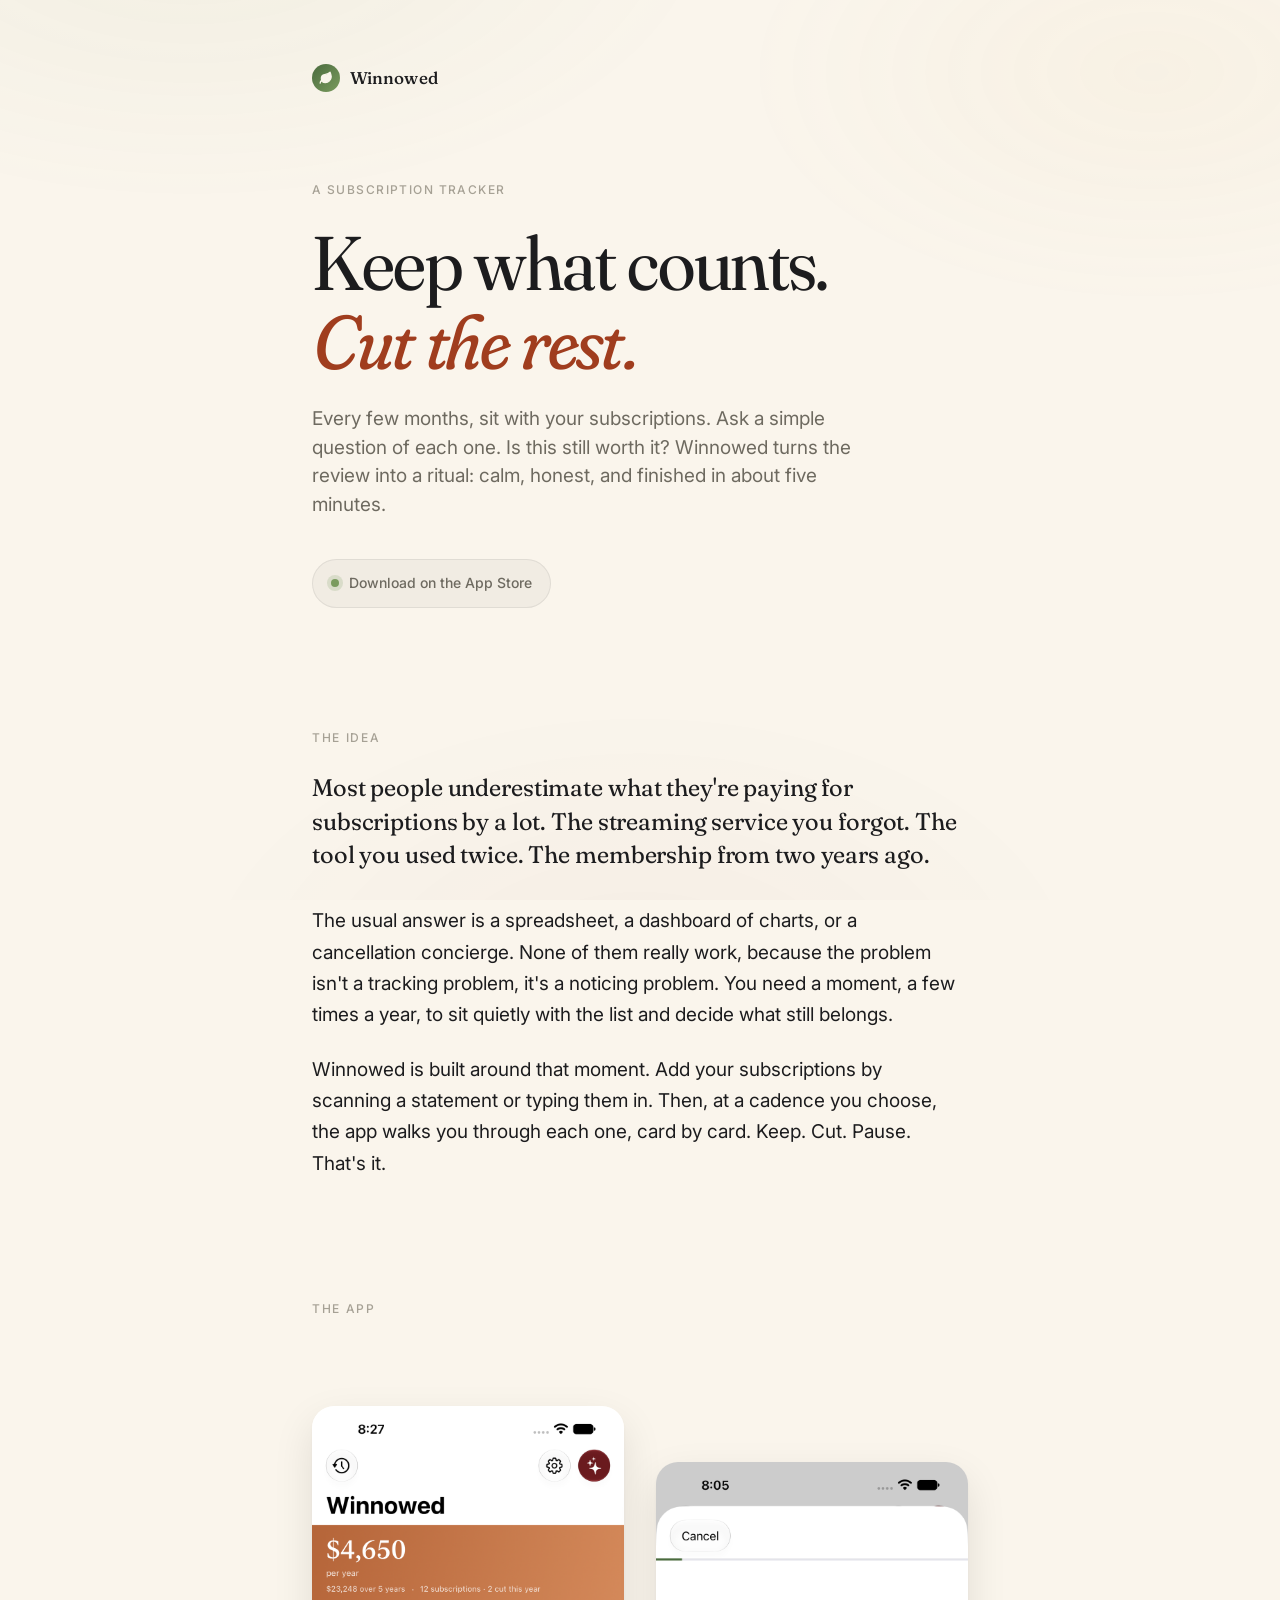
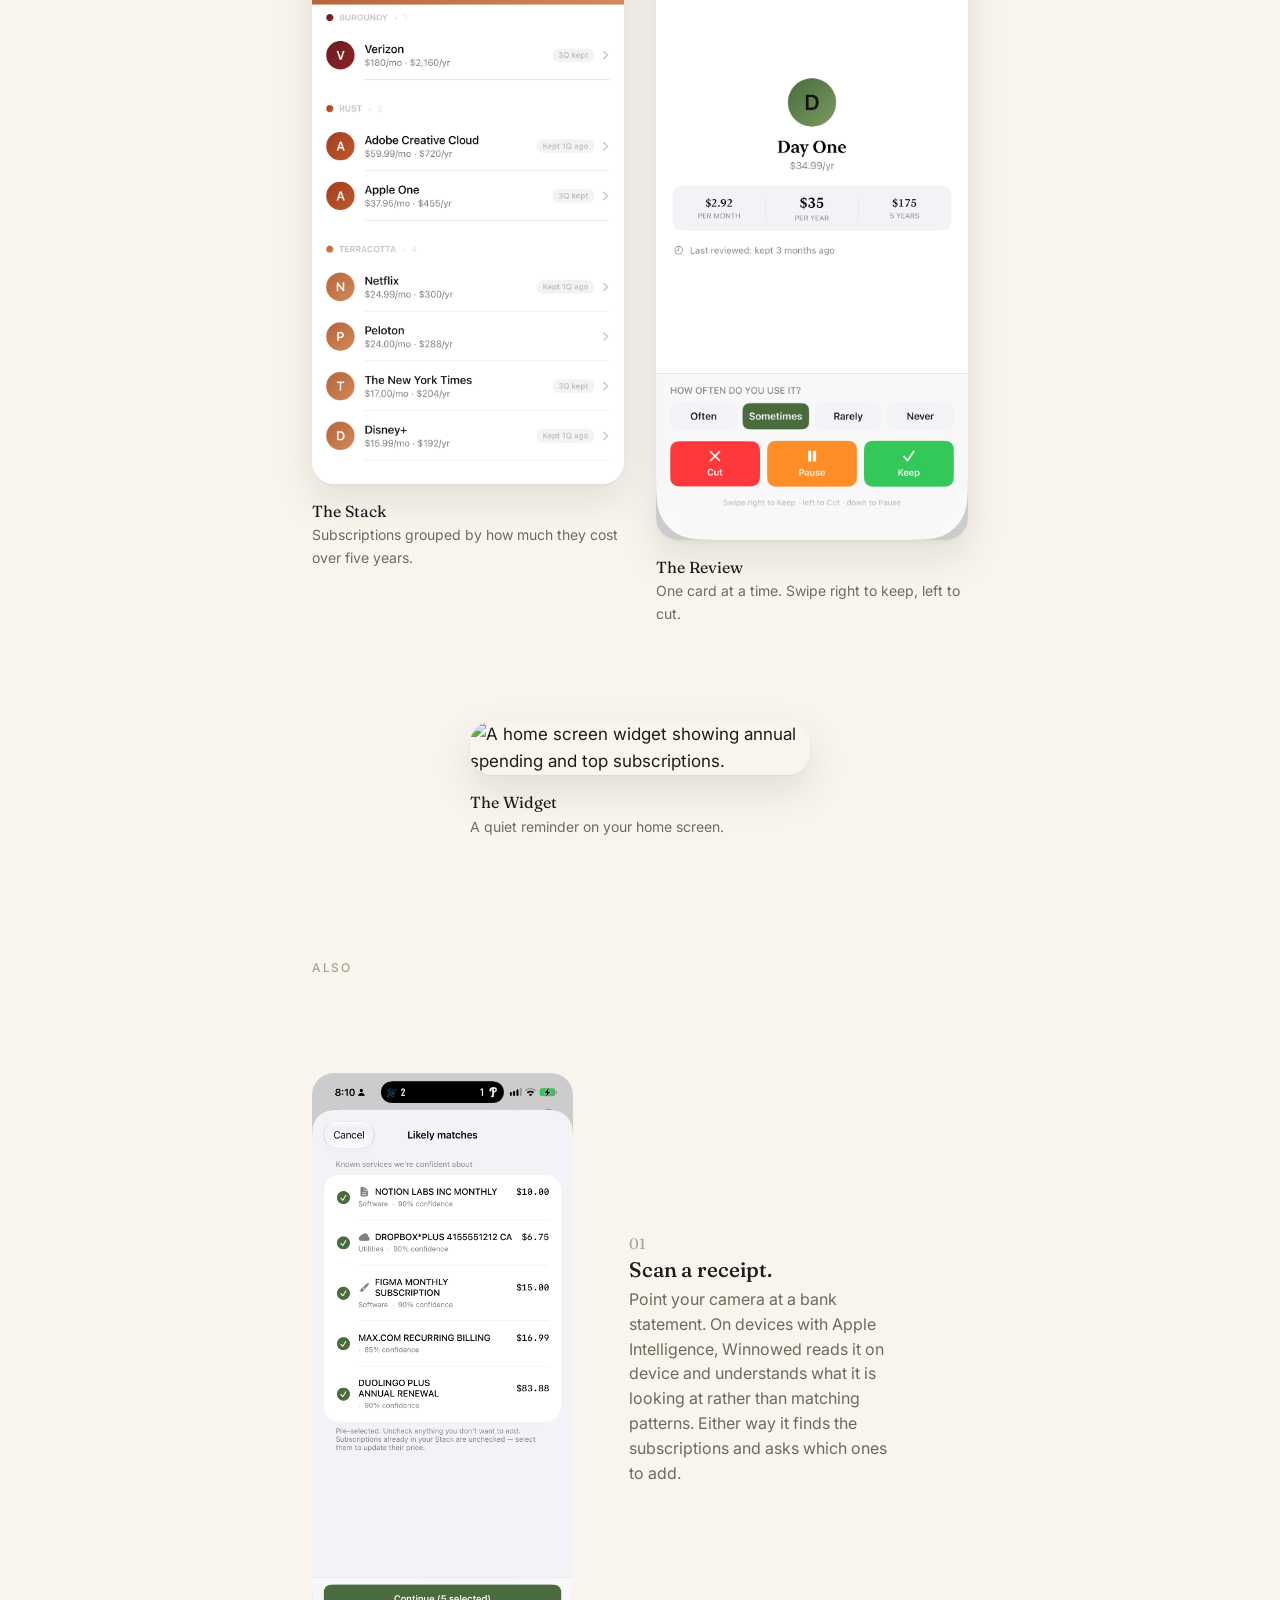
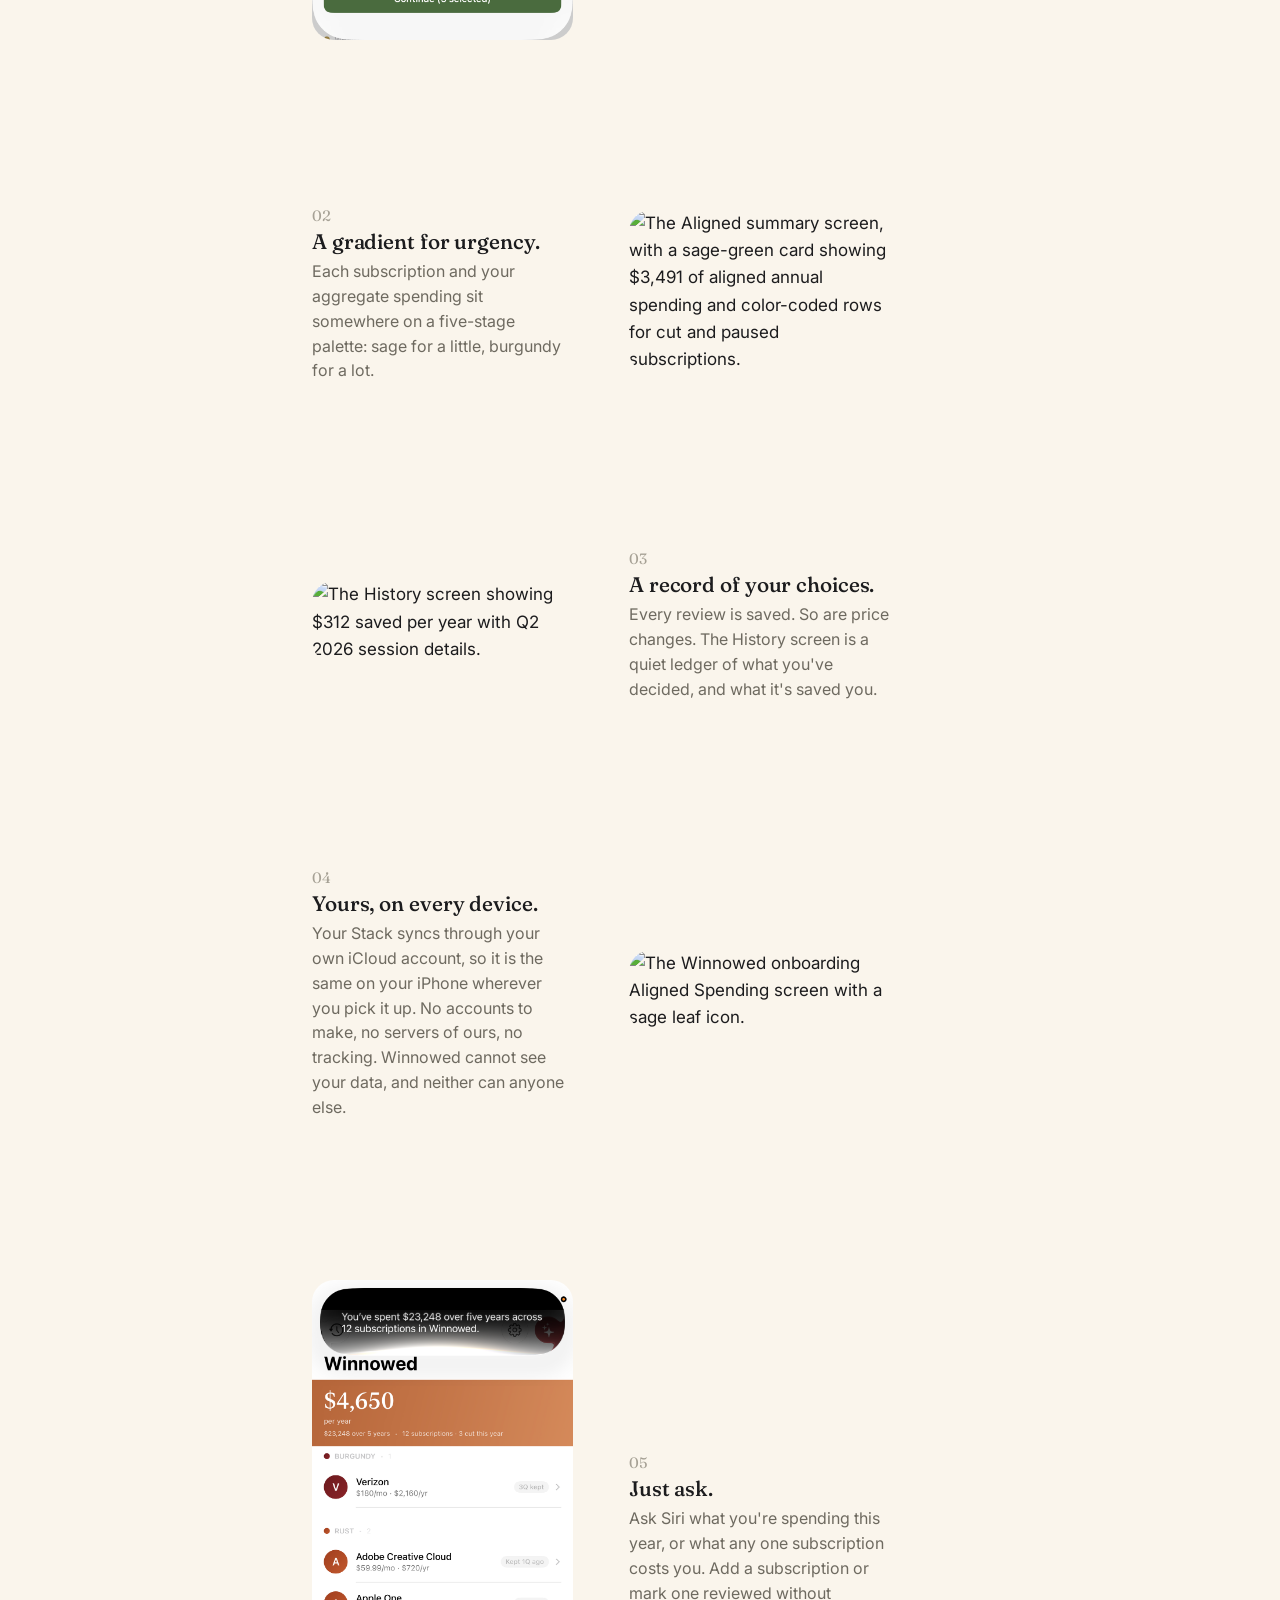
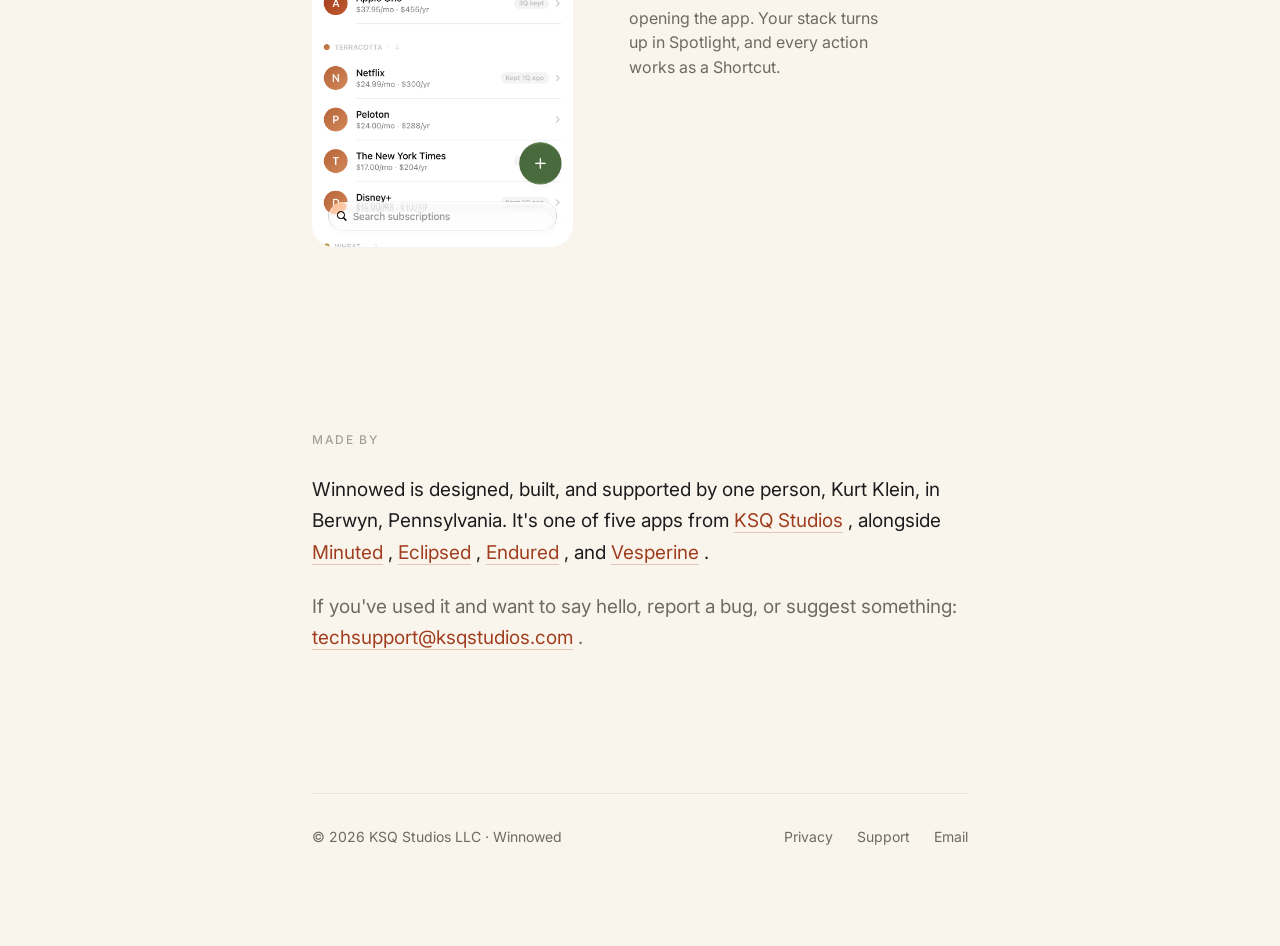
==== index.html @ 73a34045 "Remove Plausible analytics and correct the privacy policy No Plausible account exists, so the tracki" ====
<!doctype html>
<html lang="en">
<head>
    <meta charset="utf-8">
    <meta name="viewport" content="width=device-width, initial-scale=1">
    <title>Winnowed: Keep what counts, cut the rest.</title>
    <meta name="description" content="A subscription tracker designed around a quarterly review ritual. Sit with each one. Keep what counts. Cut what doesn't.">

    <!-- Favicon -->
    <link rel="icon" href="data:image/svg+xml,<svg xmlns=%22http://www.w3.org/2000/svg%22 viewBox=%220 0 100 100%22><circle cx=%2250%22 cy=%2250%22 r=%2245%22 fill=%22%237A9B5E%22/><path d=%22M50 28c10 0 20 8 20 22s-10 22-20 22-20-8-20-22%22 fill=%22none%22 stroke=%22%23FAF5EC%22 stroke-width=%226%22/></svg>">
    <link rel="icon" type="image/png" href="/favicon.png">
    <link rel="apple-touch-icon" href="/apple-touch-icon.png">

    <!-- Open Graph -->
    <meta property="og:title" content="Winnowed: Keep what counts, cut the rest.">
    <meta property="og:description" content="A subscription tracker designed around a quarterly review ritual.">
    <meta property="og:url" content="https://winnowed.app">
    <meta property="og:type" content="website">
    <meta property="og:image" content="https://winnowed.app/og-image.png">
    <meta property="og:image:width" content="1200">
    <meta property="og:image:height" content="630">

    <!-- Twitter card -->
    <meta name="twitter:card" content="summary_large_image">
    <meta name="twitter:image" content="https://winnowed.app/og-image.png">

    <link rel="canonical" href="https://winnowed.app">

    <meta name="theme-color" content="#FAF5EC">

    <link rel="stylesheet" href="/styles.css">

    <!-- Structured data: SoftwareApplication schema for richer search results -->
    <script type="application/ld+json">
      {
        "@context": "https://schema.org",
        "@type": "SoftwareApplication",
        "name": "Winnowed",
        "description": "A subscription tracker designed around a quarterly review ritual. Keep what counts, cut the rest.",
        "applicationCategory": "FinanceApplication",
        "operatingSystem": "iOS 27",
        "url": "https://winnowed.app",
        "offers": {
          "@type": "Offer",
          "price": "4.99",
          "priceCurrency": "USD"
        },
        "author": {
          "@type": "Person",
          "name": "Kurt Klein"
        },
        "publisher": {
          "@type": "Organization",
          "name": "KSQ Studios LLC",
          "url": "https://ksqstudios.com"
        }
      }
      </script>

    <!-- Scroll fade-in + Also section side-by-side layout -->
    <style>
    /* Fade-in utility: any element with .fade-up slides up + fades in
           when it enters the viewport. One-shot: we unobserve after reveal. */
    .fade-up {
        opacity: 0;
        transform: translateY(24px);
        transition: opacity 0.9s ease-out, transform 0.9s ease-out;
        will-change: opacity, transform;
    }

    .fade-up.is-visible {
        opacity: 1;
        transform: translateY(0);
    }

    @media (prefers-reduced-motion: reduce) {
        .fade-up {
            opacity: 1;
            transform: none;
            transition: none;
        }
    }/* Also section: two-column screenshot + text, zig-zagged by .reverse. */

    .feature {
        display: grid;
        grid-template-columns: minmax(0, 1fr) minmax(0, 1fr);
        gap: 56px;
        align-items: center;
        margin: 64px 0;
    }

    .feature.reverse .feature-shot {
        order: 2;
    }

    .feature.reverse .feature-text {
        order: 1;
    }

    .feature-shot {
        display: flex;
        justify-content: center;
    }

    .feature-shot img {
        display: block;
        width: 100%;
        max-width: 300px;
        height: auto;
        /* Rounded here rather than baked into the PNGs, matching how
           .shot img is handled in styles.css. Harmless on any existing
           asset that already carries transparent rounded corners, since
           this radius is smaller than a device corner. */
        border-radius: 22px;
    }

    @media (max-width: 720px) {
        .feature, .feature.reverse {
            grid-template-columns: 1fr;
            gap: 24px;
            margin: 48px 0;
        }

        .feature.reverse .feature-shot {
            order: 0;
        }

        .feature.reverse .feature-text {
            order: 0;
        }

        .feature-shot img {
            max-width: 240px;
        }
    }
    </style>

</head>
<body>
    <div class="wash" aria-hidden="true"></div>

    <main class="wrap">
        <a href="/" class="brand">
            <span class="brand-leaf">
                <svg viewBox="0 0 24 24" fill="currentColor" aria-hidden="true">
                    <path d="M11 20A7 7 0 0 1 9.8 6.1C15.5 5 17 4.48 19 2c1 2 2 4.18 2 8 0 5.5-4.78 10-10 10z M2 21c0-3 1.85-5.36 5.08-6"/>
                </svg>
            </span>
            <span class="brand-name">Winnowed</span>
        </a>

        <p class="hero-tag">A subscription tracker</p>

        <h1 class="hero">

                  Keep what counts.
            <br>
            <em>Cut the rest.</em>
        </h1>

        <p class="hero-sub">
              Every few months, sit with your subscriptions. Ask a simple question of each one.
              Is this still worth it? Winnowed turns the review into a ritual: calm, honest, and finished in about five minutes.
            </p>

        <a href="https://apps.apple.com/us/app/winnowed-subscription-tracker/id6764893370" rel="noopener" class="store-note" style="text-decoration: none; transition: background 120ms ease;">
            <span class="store-note-dot"></span>
            Download on the App Store
        </a>

        <!-- The argument -->
        <section class="sec">
            <p class="sec-label fade-up">The idea</p>

            <div class="prose fade-up">
                <p class="lede">
                          Most people underestimate what they're paying for subscriptions by a lot. The streaming service you forgot. The tool you used twice. The membership from two years ago.
                        </p>
                <p>
                          The usual answer is a spreadsheet, a dashboard of charts, or a cancellation concierge. None of them really work, because the problem isn't a tracking problem, it's a noticing problem. You need a moment, a few times a year, to sit quietly with the list and decide what still belongs.
                        </p>
                <p>
                          Winnowed is built around that moment. Add your subscriptions by scanning a statement or typing them in. Then, at a cadence you choose, the app walks you through each one, card by card. Keep. Cut. Pause. That's it.
                        </p>
            </div>
        </section>

        <!-- Screenshots -->
        <section class="sec">
            <p class="sec-label fade-up">The app</p>

            <div class="shots">
                <figure class="shot fade-up">
                    <img src="/images/stack.png" alt="The Stack screen, showing $4,650 a year across twelve subscriptions, grouped by cost tier from burgundy down to sage." loading="lazy">
                    <figcaption>
                        <div class="shot-caption">The Stack</div>
                        <div class="shot-caption-sub">Subscriptions grouped by how much they cost over five years.</div>
                    </figcaption>
                </figure>

                <figure class="shot fade-up">
                    <img src="/images/review.png" alt="The Review screen, showing one subscription at a time with a usage question and Cut, Pause, and Keep options." loading="lazy">
                    <figcaption>
                        <div class="shot-caption">The Review</div>
                        <div class="shot-caption-sub">One card at a time. Swipe right to keep, left to cut.</div>
                    </figcaption>
                </figure>

                <figure class="shot fade-up">
                    <img src="/images/widget.png" alt="A home screen widget showing annual spending and top subscriptions." loading="lazy">
                    <figcaption>
                        <div class="shot-caption">The Widget</div>
                        <div class="shot-caption-sub">A quiet reminder on your home screen.</div>
                    </figcaption>
                </figure>
            </div>
        </section>

        <!-- Features, numbered and quiet -->
        <section class="sec">
            <p class="sec-label fade-up">Also</p>

            <div class="features">
                <div class="feature fade-up">
                    <div class="feature-shot">
                        <img src="/images/also-01-scan.png" alt="The scan triage screen, showing likely matches with a confidence figure and a checkbox beside each detected subscription." loading="lazy">
                    </div>
                    <div class="feature-text">
                        <div class="feature-num">01</div>
                        <div class="feature-title">Scan a receipt.</div>
                        <div class="feature-body">Point your camera at a bank statement. On devices with Apple Intelligence, Winnowed reads it on device and understands what it is looking at rather than matching patterns. Either way it finds the subscriptions and asks which ones to add.</div>
                    </div>
                </div>

                <div class="feature reverse fade-up">
                    <div class="feature-shot">
                        <img src="/images/also-02-gradient.png" alt="The Aligned summary screen, with a sage-green card showing $3,491 of aligned annual spending and color-coded rows for cut and paused subscriptions." loading="lazy">
                    </div>
                    <div class="feature-text">
                        <div class="feature-num">02</div>
                        <div class="feature-title">A gradient for urgency.</div>
                        <div class="feature-body">Each subscription and your aggregate spending sit somewhere on a five-stage palette: sage for a little, burgundy for a lot.</div>
                    </div>
                </div>

                <div class="feature fade-up">
                    <div class="feature-shot">
                        <img src="/images/also-03-history.png" alt="The History screen showing $312 saved per year with Q2 2026 session details." loading="lazy">
                    </div>
                    <div class="feature-text">
                        <div class="feature-num">03</div>
                        <div class="feature-title">A record of your choices.</div>
                        <div class="feature-body">Every review is saved. So are price changes. The History screen is a quiet ledger of what you've decided, and what it's saved you.</div>
                    </div>
                </div>

                <div class="feature reverse fade-up">
                    <div class="feature-shot">
                        <img src="/images/also-04-device.png" alt="The Winnowed onboarding Aligned Spending screen with a sage leaf icon." loading="lazy">
                    </div>
                    <div class="feature-text">
                        <div class="feature-num">04</div>
                        <div class="feature-title">Yours, on every device.</div>
                        <div class="feature-body">Your Stack syncs through your own iCloud account, so it is the same on your iPhone wherever you pick it up. No accounts to make, no servers of ours, no tracking. Winnowed cannot see your data, and neither can anyone else.</div>
                    </div>
                </div>

                <div class="feature fade-up">
                    <div class="feature-shot">
                        <img src="/images/also-05-siri.png" alt="Siri answering a spending question over the Winnowed Stack screen." loading="lazy">
                    </div>
                    <div class="feature-text">
                        <div class="feature-num">05</div>
                        <div class="feature-title">Just ask.</div>
                        <div class="feature-body">Ask Siri what you're spending this year, or what any one subscription costs you. Add a subscription or mark one reviewed without opening the app. Your stack turns up in Spotlight, and every action works as a Shortcut.</div>
                    </div>
                </div>
            </div>
        </section>

        <!-- Attribution -->
        <section class="sec">
            <p class="sec-label fade-up">Made by</p>

            <div class="prose fade-up">
                <p>

                              Winnowed is designed, built, and supported by one person, Kurt Klein, in Berwyn, Pennsylvania. It's one of five apps from 
                    <a href="https://ksqstudios.com" style="color: var(--rust); text-decoration: none; border-bottom: 1px solid rgba(160, 61, 30, 0.25);">KSQ Studios</a>
                    , alongside 
                    <a href="https://minuted.org" style="color: var(--rust); text-decoration: none; border-bottom: 1px solid rgba(160, 61, 30, 0.25);">Minuted</a>
                    , 
                    <a href="https://eclipsedsleep.app" style="color: var(--rust); text-decoration: none; border-bottom: 1px solid rgba(160, 61, 30, 0.25);">Eclipsed</a>
                    , 
                    <a href="https://endured.app" style="color: var(--rust); text-decoration: none; border-bottom: 1px solid rgba(160, 61, 30, 0.25);">Endured</a>
                    , and 
                    <a href="https://vesperine.app" style="color: var(--rust); text-decoration: none; border-bottom: 1px solid rgba(160, 61, 30, 0.25);">Vesperine</a>
                    .
                            
                </p>
                <p class="quiet" style="color: var(--text-muted);">

                              If you've used it and want to say hello, report a bug, or suggest something: 
                    <a href="mailto:techsupport@ksqstudios.com" style="color: var(--rust); text-decoration: none; border-bottom: 1px solid rgba(160, 61, 30, 0.25);">techsupport@ksqstudios.com</a>
                    .
                            
                </p>
            </div>
        </section>

        <footer class="footer fade-up">
            <div>© 2026 KSQ Studios LLC · Winnowed</div>
            <div class="footer-links">
                <a href="/privacy">Privacy</a>
                <a href="/support">Support</a>
                <a href="mailto:techsupport@ksqstudios.com">Email</a>
            </div>
        </footer>
    </main>

    <!-- Scroll-triggered fade-in -->
    <script>
    (function() {
        var items = document.querySelectorAll('.fade-up');
        if (!('IntersectionObserver' in window) || items.length === 0) {
            for (var i = 0; i < items.length; i++)
                items[i].classList.add('is-visible');
            return;
        }
        var observer = new IntersectionObserver(function(entries) {
            entries.forEach(function(entry) {
                if (entry.isIntersecting) {
                    entry.target.classList.add('is-visible');
                    observer.unobserve(entry.target);
                }
            });
        }, {
            threshold: 0.15,
            rootMargin: '0px 0px -8% 0px'
        });
        items.forEach(function(el) {
            observer.observe(el);
        });
    })();
    </script>
</body>
</html>
---- styles.css ----
/* ==========================================================================
   Winnowed marketing site
   ========================================================================== */

@import url('https://fonts.googleapis.com/css2?family=Fraunces:opsz,wght,SOFT@9..144,300..900,0..100&family=Inter:wght@400;500;600&display=swap');

:root {
  /* Canvas */
  --bg: #FAF5EC;
  --text: #1C1C1E;
  --text-muted: #6E6A60;
  --text-quiet: #A6A195;
  --rule: rgba(28, 28, 30, 0.08);

  /* 5-stage Winnowed palette */
  --sage: #7A9B5E;
  --sage-deep: #4A6B3E;
  --wheat: #D4B56A;
  --terracotta: #D4895A;
  --rust: #A03D1E;
  --burgundy: #6B1A1E;

  /* Type */
  --serif: "Fraunces", "Times New Roman", Georgia, serif;
  --sans: "Inter", -apple-system, BlinkMacSystemFont, "Segoe UI", sans-serif;
}

* {
  box-sizing: border-box;
  margin: 0;
  padding: 0;
}

html {
  -webkit-font-smoothing: antialiased;
  -moz-osx-font-smoothing: grayscale;
  text-rendering: optimizeLegibility;
}

body {
  background: var(--bg);
  color: var(--text);
  font-family: var(--sans);
  font-size: 17px;
  line-height: 1.6;
  min-height: 100vh;
  overflow-x: hidden;
}

/* Ambient gradient wash: a whisper of the 5-stage palette.
   Positioned absolutely so it doesn't affect layout. */
.wash {
  position: fixed;
  inset: 0;
  z-index: -1;
  pointer-events: none;
  opacity: 0.35;
  background:
    radial-gradient(ellipse 900px 500px at 15% -10%, rgba(122, 155, 94, 0.18), transparent 60%),
    radial-gradient(ellipse 700px 400px at 90% 8%, rgba(212, 181, 106, 0.15), transparent 60%),
    radial-gradient(ellipse 800px 500px at 50% 110%, rgba(107, 26, 30, 0.10), transparent 60%);
}

/* Layout */
.wrap {
  max-width: 720px;
  margin: 0 auto;
  padding: 64px 32px 96px;
}

/* Brand lockup: tiny leaf + name */
.brand {
  display: inline-flex;
  align-items: center;
  gap: 10px;
  color: var(--text-muted);
  font-size: 14px;
  font-weight: 500;
  letter-spacing: 0.02em;
  text-decoration: none;
  margin-bottom: 88px;
}

.brand-leaf {
  display: inline-flex;
  align-items: center;
  justify-content: center;
  width: 28px;
  height: 28px;
  border-radius: 50%;
  background: linear-gradient(135deg, var(--sage-deep), var(--sage));
  color: var(--bg);
}

.brand-leaf svg {
  width: 14px;
  height: 14px;
  fill: currentColor;
  stroke: currentColor;
  stroke-width: 2;
  stroke-linecap: round;
  stroke-linejoin: round;
}

.brand-name {
  font-family: var(--serif);
  font-size: 17px;
  font-weight: 500;
  font-variation-settings: "opsz" 14, "SOFT" 30;
  color: var(--text);
  letter-spacing: 0.005em;
}

/* Hero */
.hero-tag {
  font-family: var(--sans);
  font-size: 12px;
  font-weight: 500;
  letter-spacing: 0.12em;
  text-transform: uppercase;
  color: var(--text-quiet);
  margin-bottom: 24px;
}

.hero {
  font-family: var(--serif);
  font-size: clamp(44px, 7.6vw, 76px);
  font-weight: 400;
  font-variation-settings: "opsz" 96, "SOFT" 40;
  line-height: 1.04;
  letter-spacing: -0.018em;
  color: var(--text);
  margin-bottom: 24px;
  text-wrap: balance;
}

.hero em {
  font-style: italic;
  font-variation-settings: "opsz" 96, "SOFT" 100;
  color: var(--rust);
}

.hero-sub {
  font-family: var(--sans);
  font-size: 19px;
  line-height: 1.5;
  color: var(--text-muted);
  max-width: 30em;
  margin-bottom: 40px;
}

/* Waitlist / App Store badge */
.store-note {
  display: inline-flex;
  align-items: center;
  gap: 10px;
  padding: 12px 18px;
  background: rgba(28, 28, 30, 0.04);
  border: 1px solid var(--rule);
  border-radius: 999px;
  font-size: 14px;
  font-weight: 500;
  color: var(--text-muted);
}

.store-note-dot {
  width: 8px;
  height: 8px;
  border-radius: 50%;
  background: var(--sage);
  box-shadow: 0 0 0 4px rgba(122, 155, 94, 0.2);
}

/* Section rhythm */
.sec {
  margin-top: 120px;
}

.sec-label {
  font-family: var(--sans);
  font-size: 12px;
  font-weight: 500;
  letter-spacing: 0.14em;
  text-transform: uppercase;
  color: var(--text-quiet);
  margin-bottom: 24px;
}

/* Section headings on the privacy and support pages.
   These live inside .sec, which already supplies the top margin, so no
   margin-top here. Scoped to .sec rather than styled through .longform,
   which no page uses. */
.sec h2 {
  font-family: var(--serif);
  font-size: 24px;
  font-weight: 500;
  font-variation-settings: "opsz" 32, "SOFT" 40;
  line-height: 1.3;
  letter-spacing: -0.005em;
  color: var(--text);
  margin-bottom: 12px;
}

/* Body prose */
.prose {
  font-family: var(--sans);
  font-size: 19px;
  line-height: 1.65;
  color: var(--text);
  max-width: 34em;
}

.prose p + p {
  margin-top: 1.2em;
}

.prose .lede {
  font-family: var(--serif);
  font-size: 24px;
  font-weight: 400;
  font-variation-settings: "opsz" 48, "SOFT" 50;
  line-height: 1.4;
  color: var(--text);
  letter-spacing: -0.005em;
  margin-bottom: 1.4em;
}

.prose strong {
  font-weight: 600;
  color: var(--text);
}

.prose em {
  font-style: italic;
}

/* Lists inside prose. The global reset zeroes padding, which clips the
   default marker outside the content box, so the bullet is drawn
   explicitly and hung in the restored indent. */
.prose ul {
  list-style: none;
  margin: 0 0 1.2em 0;
  max-width: 34em;
}

.prose li {
  position: relative;
  padding-left: 22px;
  margin-bottom: 4px;
}

.prose li::before {
  content: "\00B7";
  position: absolute;
  left: 6px;
  color: var(--text-quiet);
}

/* FAQ entries on the support page. */
.faq + .faq {
  margin-top: 28px;
}

.faq h3 {
  font-family: var(--serif);
  font-size: 19px;
  font-weight: 500;
  font-variation-settings: "opsz" 24, "SOFT" 40;
  line-height: 1.35;
  color: var(--text);
  margin-bottom: 6px;
}

.faq p {
  font-family: var(--sans);
  font-size: 17px;
  line-height: 1.65;
  color: var(--text-muted);
  max-width: 34em;
}

/* Screenshot row: offset editorial layout */
.shots {
  margin-top: 88px;
  display: grid;
  grid-template-columns: 1fr 1fr;
  gap: 56px 32px;
  align-items: start;
}

.shot {
  display: flex;
  flex-direction: column;
  gap: 16px;
}

.shot:nth-child(1) { grid-column: 1; }
.shot:nth-child(2) { grid-column: 2; margin-top: 56px; }
.shot:nth-child(3) { grid-column: 1 / 3; max-width: 340px; margin: 40px auto 0; }

.shot img {
  width: 100%;
  height: auto;
  display: block;
  border-radius: 22px;
  box-shadow:
    0 2px 4px rgba(0, 0, 0, 0.04),
    0 16px 40px rgba(0, 0, 0, 0.10);
}

.shot-caption {
  font-family: var(--serif);
  font-size: 16px;
  font-weight: 400;
  font-variation-settings: "opsz" 18, "SOFT" 40;
  color: var(--text);
  line-height: 1.4;
}

.shot-caption-sub {
  font-family: var(--sans);
  font-size: 14px;
  color: var(--text-muted);
  margin-top: 2px;
}

/* Features list: quiet, numbered */
.features {
  margin-top: 32px;
  display: grid;
  gap: 32px;
  max-width: 34em;
}

.feature {
  display: grid;
  grid-template-columns: 36px 1fr;
  gap: 16px;
  align-items: baseline;
}

.feature-num {
  font-family: var(--serif);
  font-size: 15px;
  font-variation-settings: "opsz" 18;
  font-feature-settings: "onum";
  color: var(--text-quiet);
  padding-top: 4px;
}

.feature-title {
  font-family: var(--serif);
  font-size: 21px;
  font-weight: 500;
  font-variation-settings: "opsz" 32, "SOFT" 40;
  color: var(--text);
  line-height: 1.3;
  margin-bottom: 4px;
  letter-spacing: -0.005em;
}

.feature-body {
  font-family: var(--sans);
  font-size: 16px;
  line-height: 1.55;
  color: var(--text-muted);
}

/* Footer */
.footer {
  margin-top: 140px;
  padding-top: 32px;
  border-top: 1px solid var(--rule);
  display: flex;
  justify-content: space-between;
  align-items: baseline;
  flex-wrap: wrap;
  gap: 16px;
  font-size: 14px;
  color: var(--text-muted);
}

.footer a {
  color: var(--text-muted);
  text-decoration: none;
  border-bottom: 1px solid transparent;
  transition: border-color 120ms ease, color 120ms ease;
}

.footer a:hover {
  color: var(--text);
  border-bottom-color: var(--rule);
}

.footer-links {
  display: flex;
  gap: 24px;
}

/* Long-form page (privacy, support)

   UNUSED. No page carries class="longform", so every rule in this block is
   dead. It is kept for reference only. Do not activate by adding the class:
   .longform a outranks .brand and .footer a, which would turn the brand
   lockup and footer links rust on these pages, and .longform p overrides
   .hero-sub. The live equivalents are .sec h2, .prose ul, and .faq above. */
.longform h1 {
  font-family: var(--serif);
  font-size: clamp(40px, 5.5vw, 60px);
  font-weight: 400;
  font-variation-settings: "opsz" 72, "SOFT" 40;
  line-height: 1.08;
  letter-spacing: -0.015em;
  margin-bottom: 12px;
  text-wrap: balance;
}

.longform .meta {
  font-family: var(--sans);
  font-size: 13px;
  color: var(--text-quiet);
  margin-bottom: 48px;
  letter-spacing: 0.02em;
}

.longform h2 {
  font-family: var(--serif);
  font-size: 24px;
  font-weight: 500;
  font-variation-settings: "opsz" 32, "SOFT" 40;
  line-height: 1.3;
  margin-top: 48px;
  margin-bottom: 12px;
  color: var(--text);
  letter-spacing: -0.005em;
}

.longform p {
  font-family: var(--sans);
  font-size: 17px;
  line-height: 1.65;
  color: var(--text);
  margin-bottom: 1.1em;
  max-width: 34em;
}

.longform p.quiet {
  color: var(--text-muted);
}

.longform ul {
  list-style: none;
  padding: 0;
  margin: 0 0 1.2em 0;
  max-width: 34em;
}

.longform li {
  font-family: var(--sans);
  font-size: 17px;
  line-height: 1.65;
  color: var(--text);
  padding-left: 22px;
  position: relative;
  margin-bottom: 4px;
}

.longform li::before {
  content: "\00B7";
  position: absolute;
  left: 0;
  color: var(--text-quiet);
}

.longform a {
  color: var(--rust);
  text-decoration: none;
  border-bottom: 1px solid rgba(160, 61, 30, 0.25);
  transition: border-color 120ms ease;
}

.longform a:hover {
  border-bottom-color: var(--rust);
}

.longform .signoff {
  margin-top: 56px;
  padding-top: 32px;
  border-top: 1px solid var(--rule);
  font-family: var(--serif);
  font-style: italic;
  font-size: 17px;
  color: var(--text-muted);
  font-variation-settings: "opsz" 24;
}

/* Mobile tweaks */
@media (max-width: 560px) {
  .wrap {
    padding: 40px 22px 72px;
  }
  .brand {
    margin-bottom: 56px;
  }
  .sec {
    margin-top: 88px;
  }
  .shots {
    grid-template-columns: 1fr;
    gap: 32px;
  }
  .shot:nth-child(1),
  .shot:nth-child(2),
  .shot:nth-child(3) {
    grid-column: 1;
    margin: 0;
    max-width: 100%;
  }
  .footer {
    flex-direction: column;
    align-items: flex-start;
  }
}
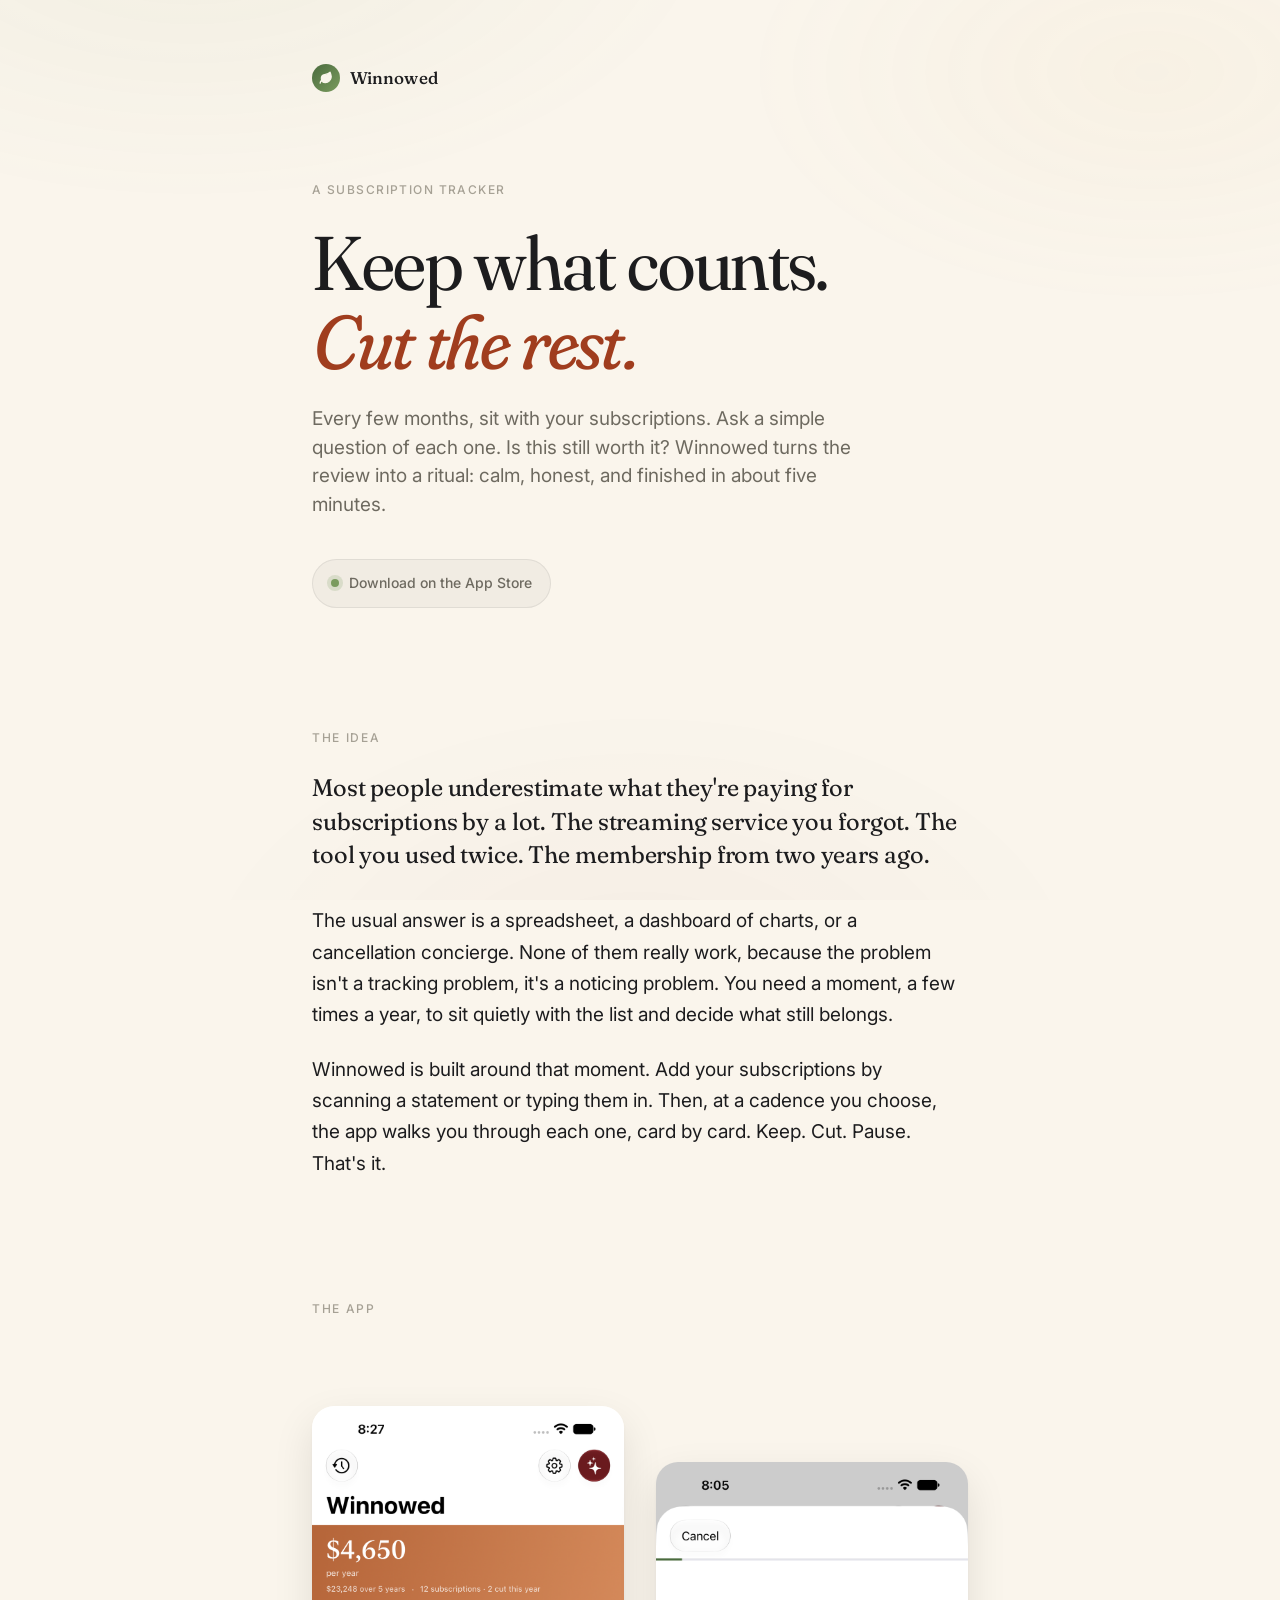
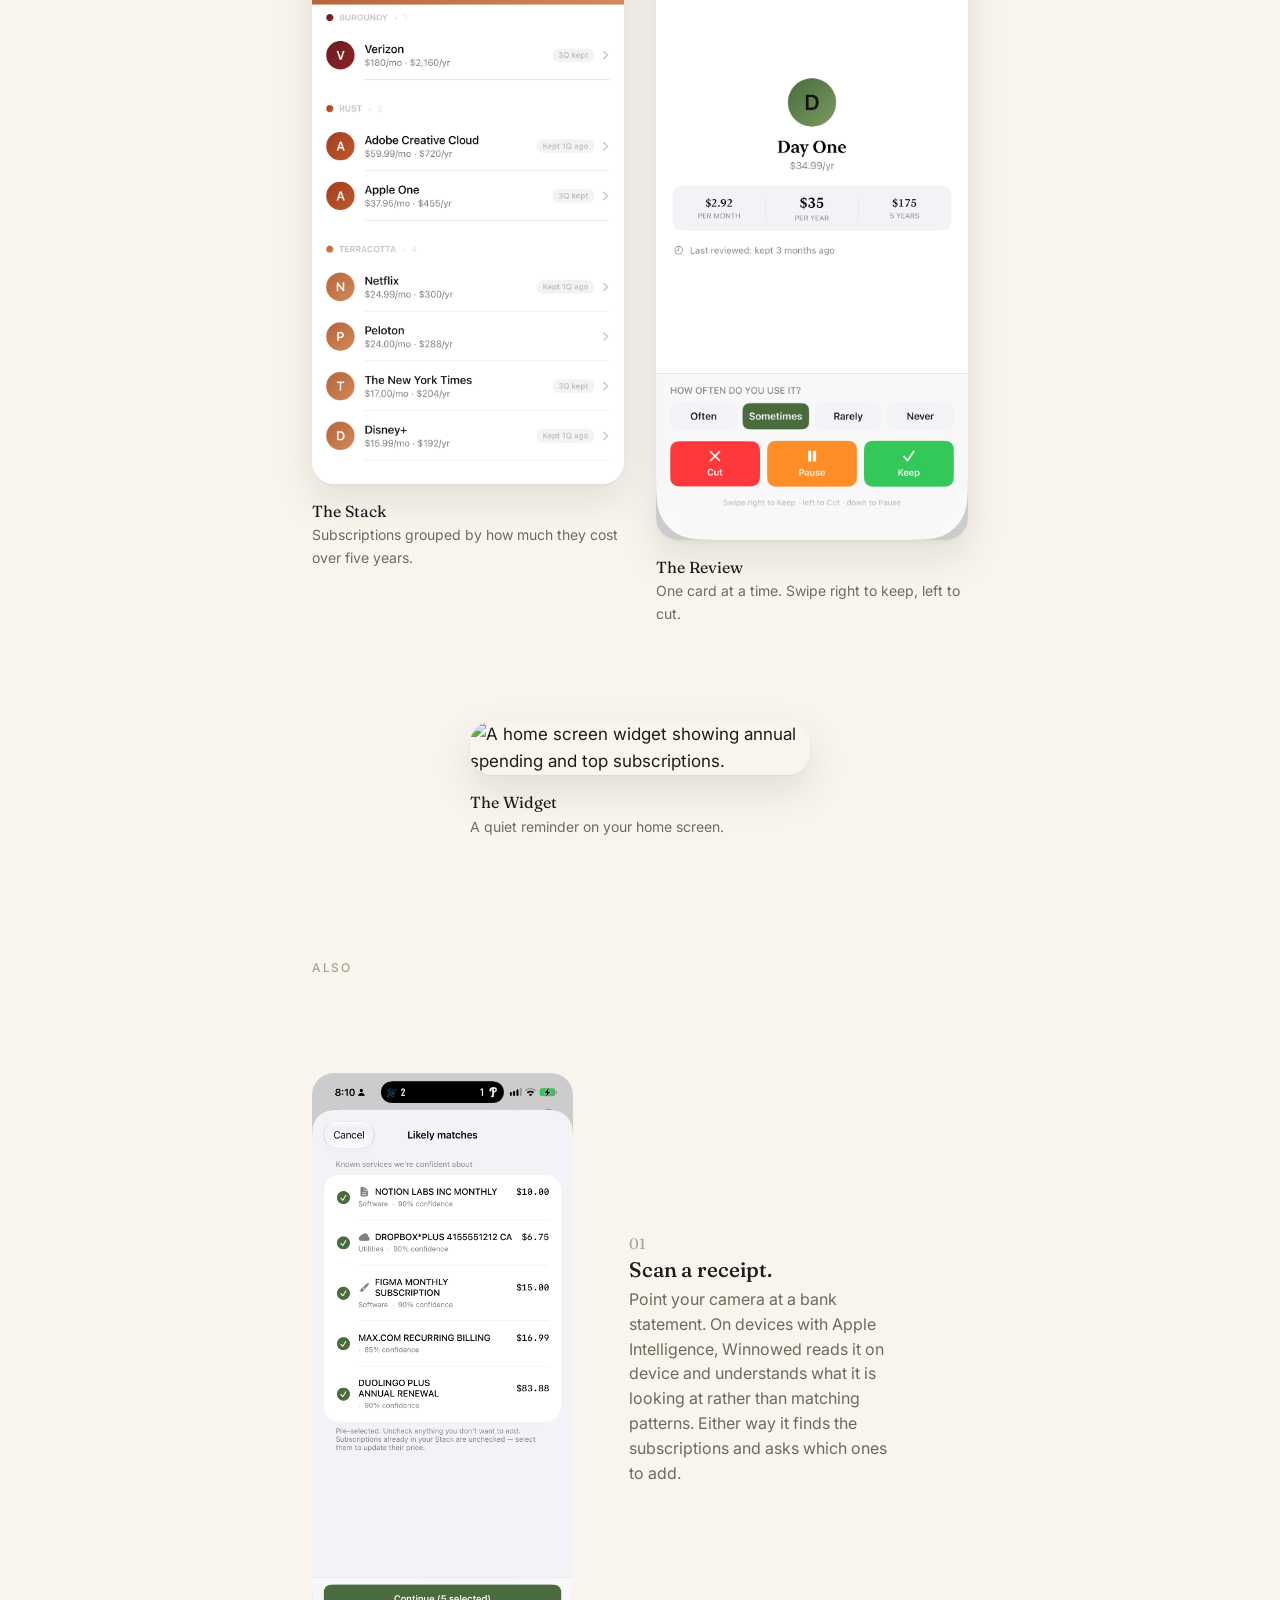
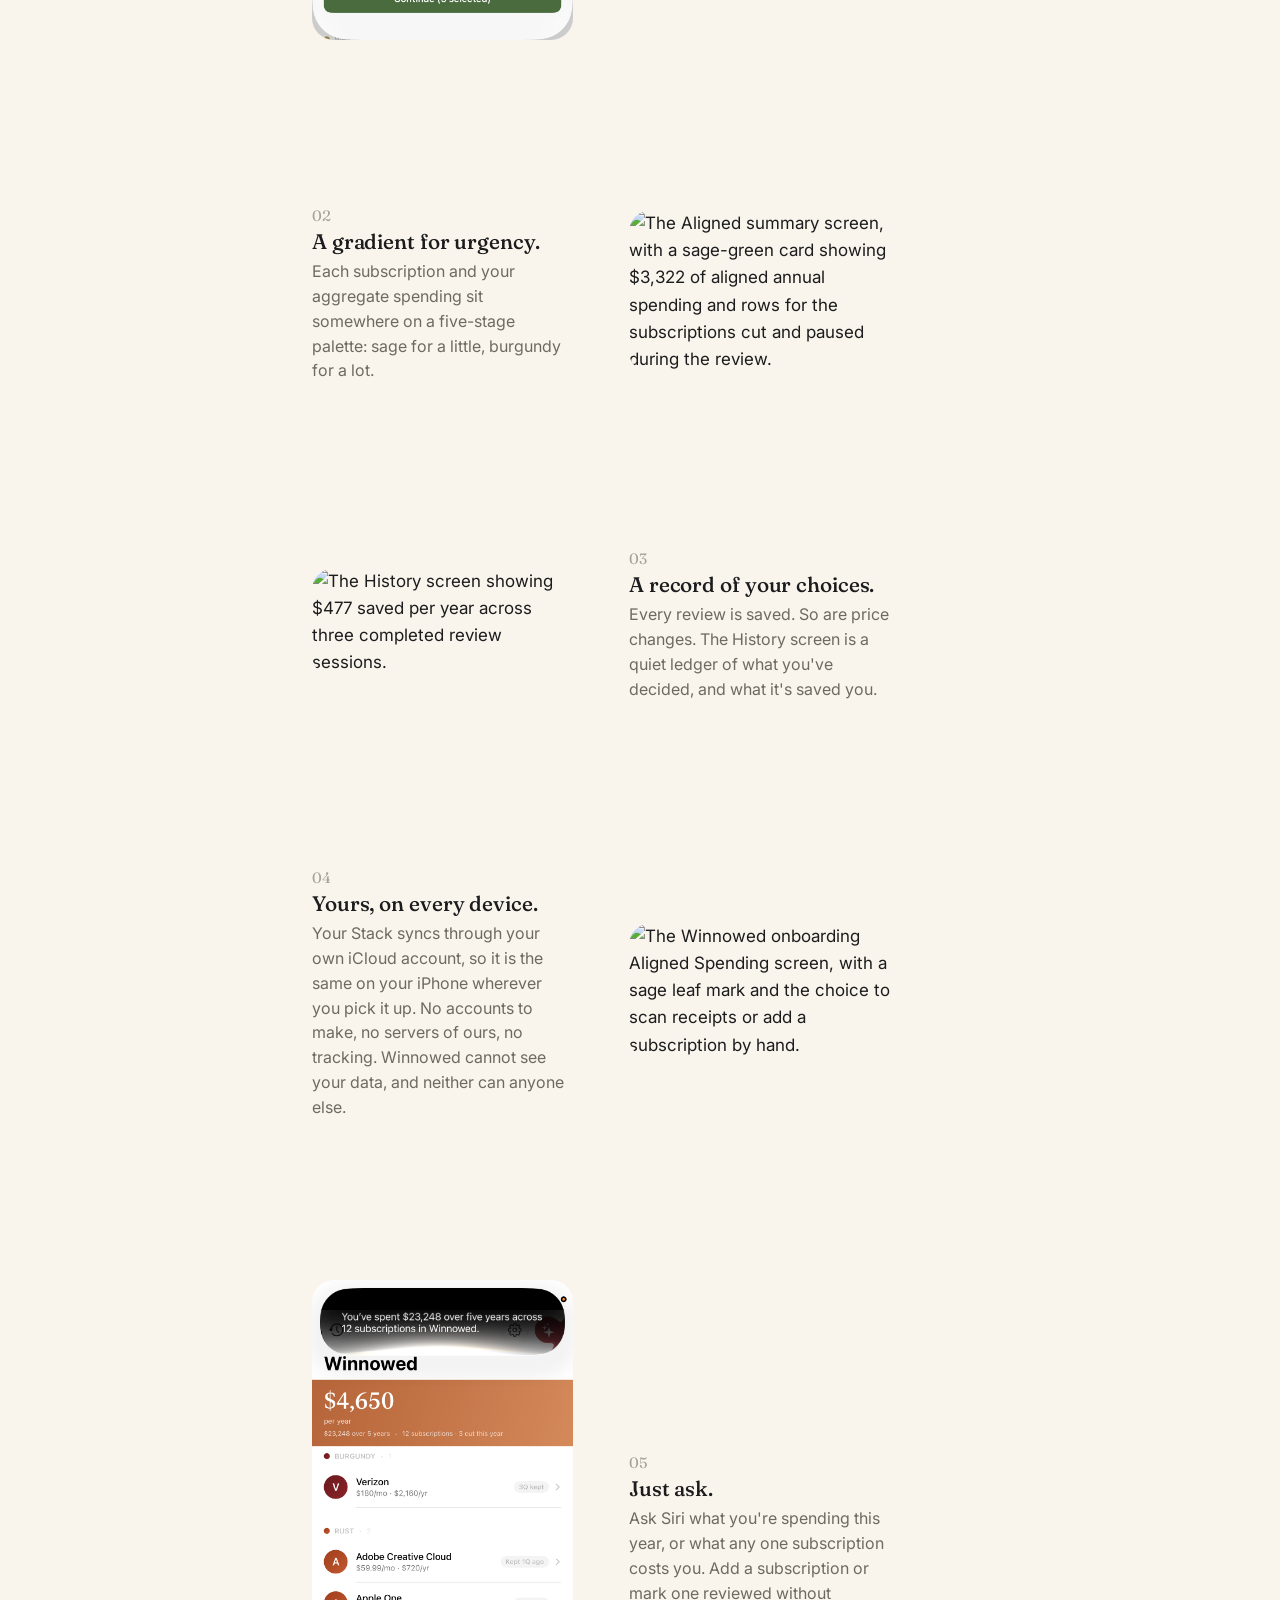
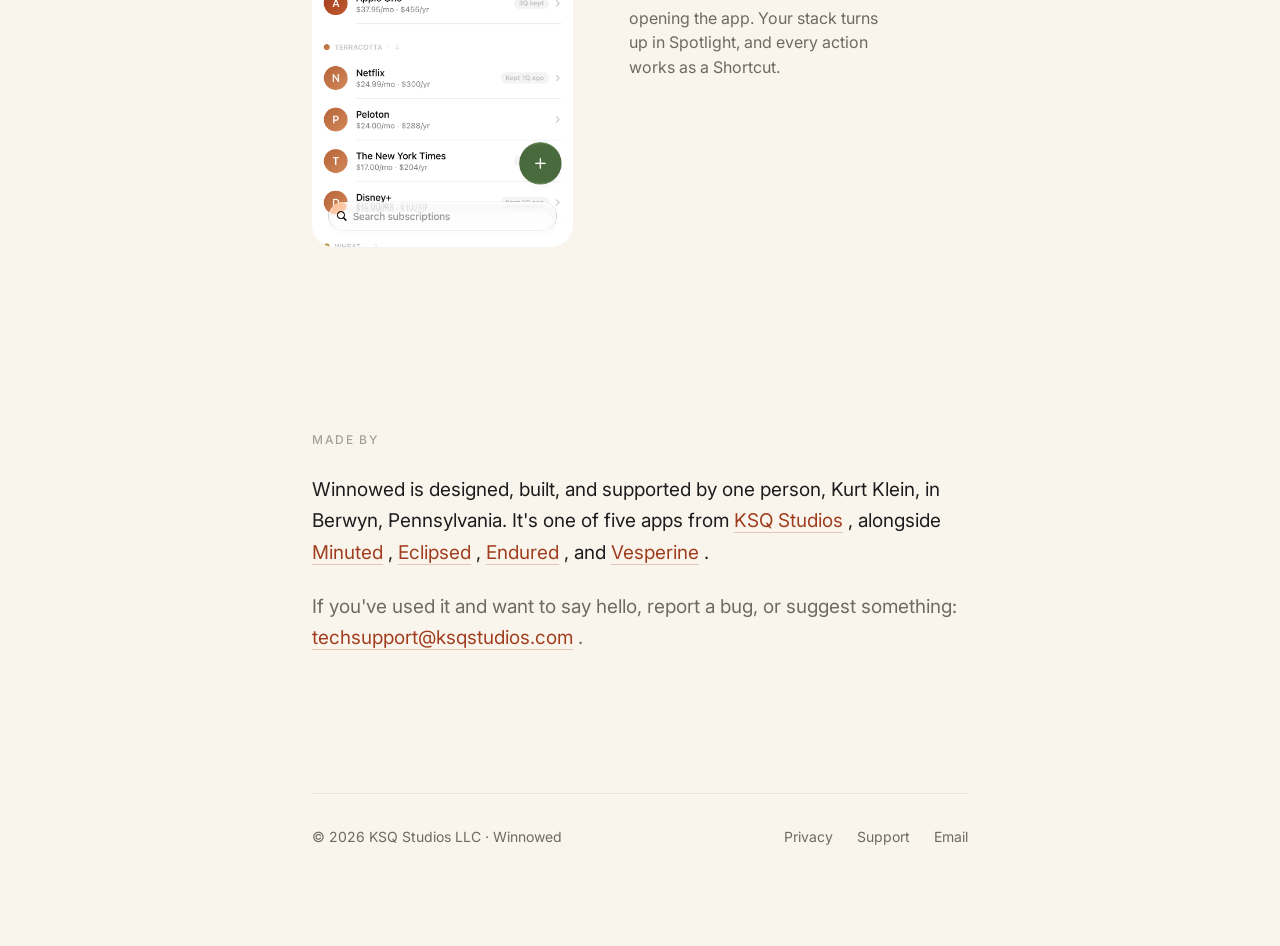
==== commit 810280d5: "Updated verbiage in index.html" ====
--- a/index.html
+++ b/index.html
@@ -234,7 +234,7 @@
 
                 <div class="feature reverse fade-up">
                     <div class="feature-shot">
-                        <img src="/images/also-02-gradient.png" alt="The Aligned summary screen, with a sage-green card showing $3,491 of aligned annual spending and color-coded rows for cut and paused subscriptions." loading="lazy">
+                        <img src="/images/also-02-gradient.png" alt="The Aligned summary screen, with a sage-green card showing $3,322 of aligned annual spending and rows for the subscriptions cut and paused during the review." loading="lazy">
                     </div>
                     <div class="feature-text">
                         <div class="feature-num">02</div>
@@ -245,7 +245,7 @@
 
                 <div class="feature fade-up">
                     <div class="feature-shot">
-                        <img src="/images/also-03-history.png" alt="The History screen showing $312 saved per year with Q2 2026 session details." loading="lazy">
+                        <img src="/images/also-03-history.png" alt="The History screen showing $477 saved per year across three completed review sessions." loading="lazy">
                     </div>
                     <div class="feature-text">
                         <div class="feature-num">03</div>
@@ -256,7 +256,7 @@
 
                 <div class="feature reverse fade-up">
                     <div class="feature-shot">
-                        <img src="/images/also-04-device.png" alt="The Winnowed onboarding Aligned Spending screen with a sage leaf icon." loading="lazy">
+                        <img src="/images/also-04-device.png" alt="The Winnowed onboarding Aligned Spending screen, with a sage leaf mark and the choice to scan receipts or add a subscription by hand." loading="lazy">
                     </div>
                     <div class="feature-text">
                         <div class="feature-num">04</div>
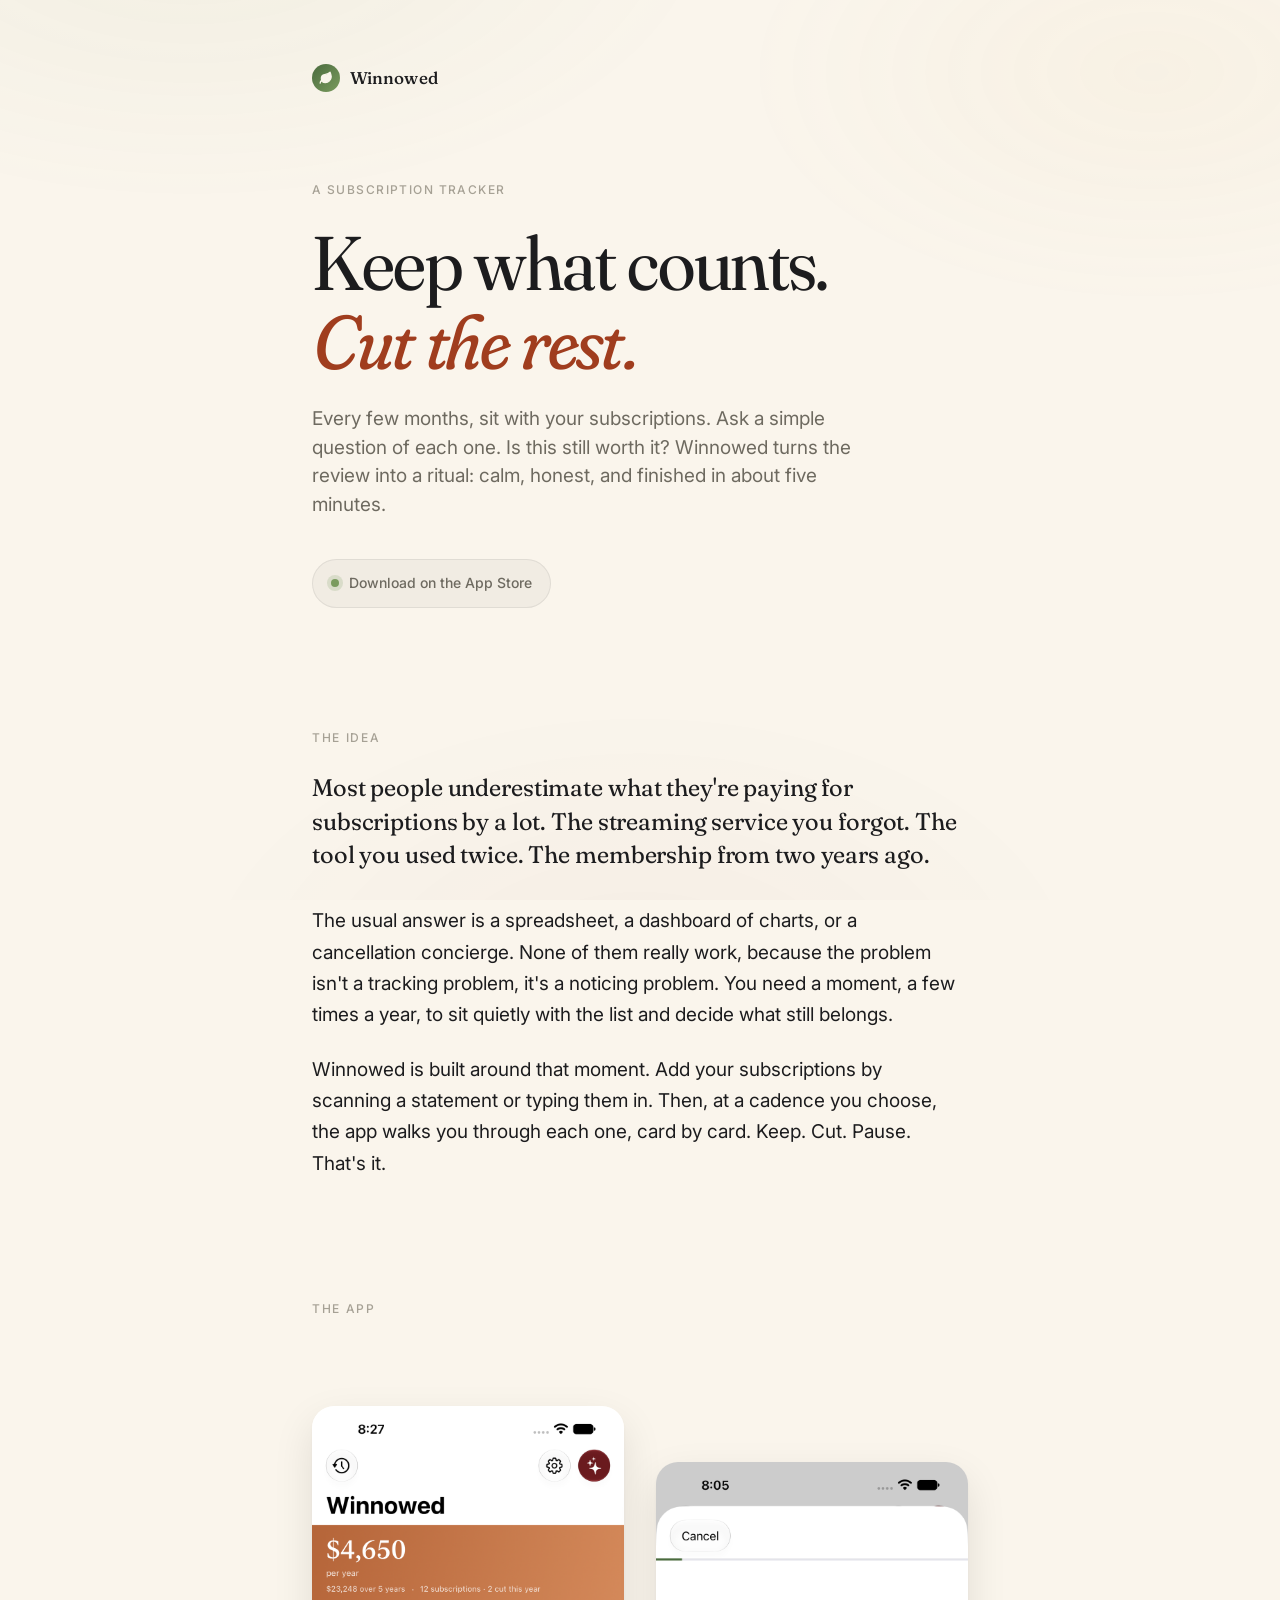
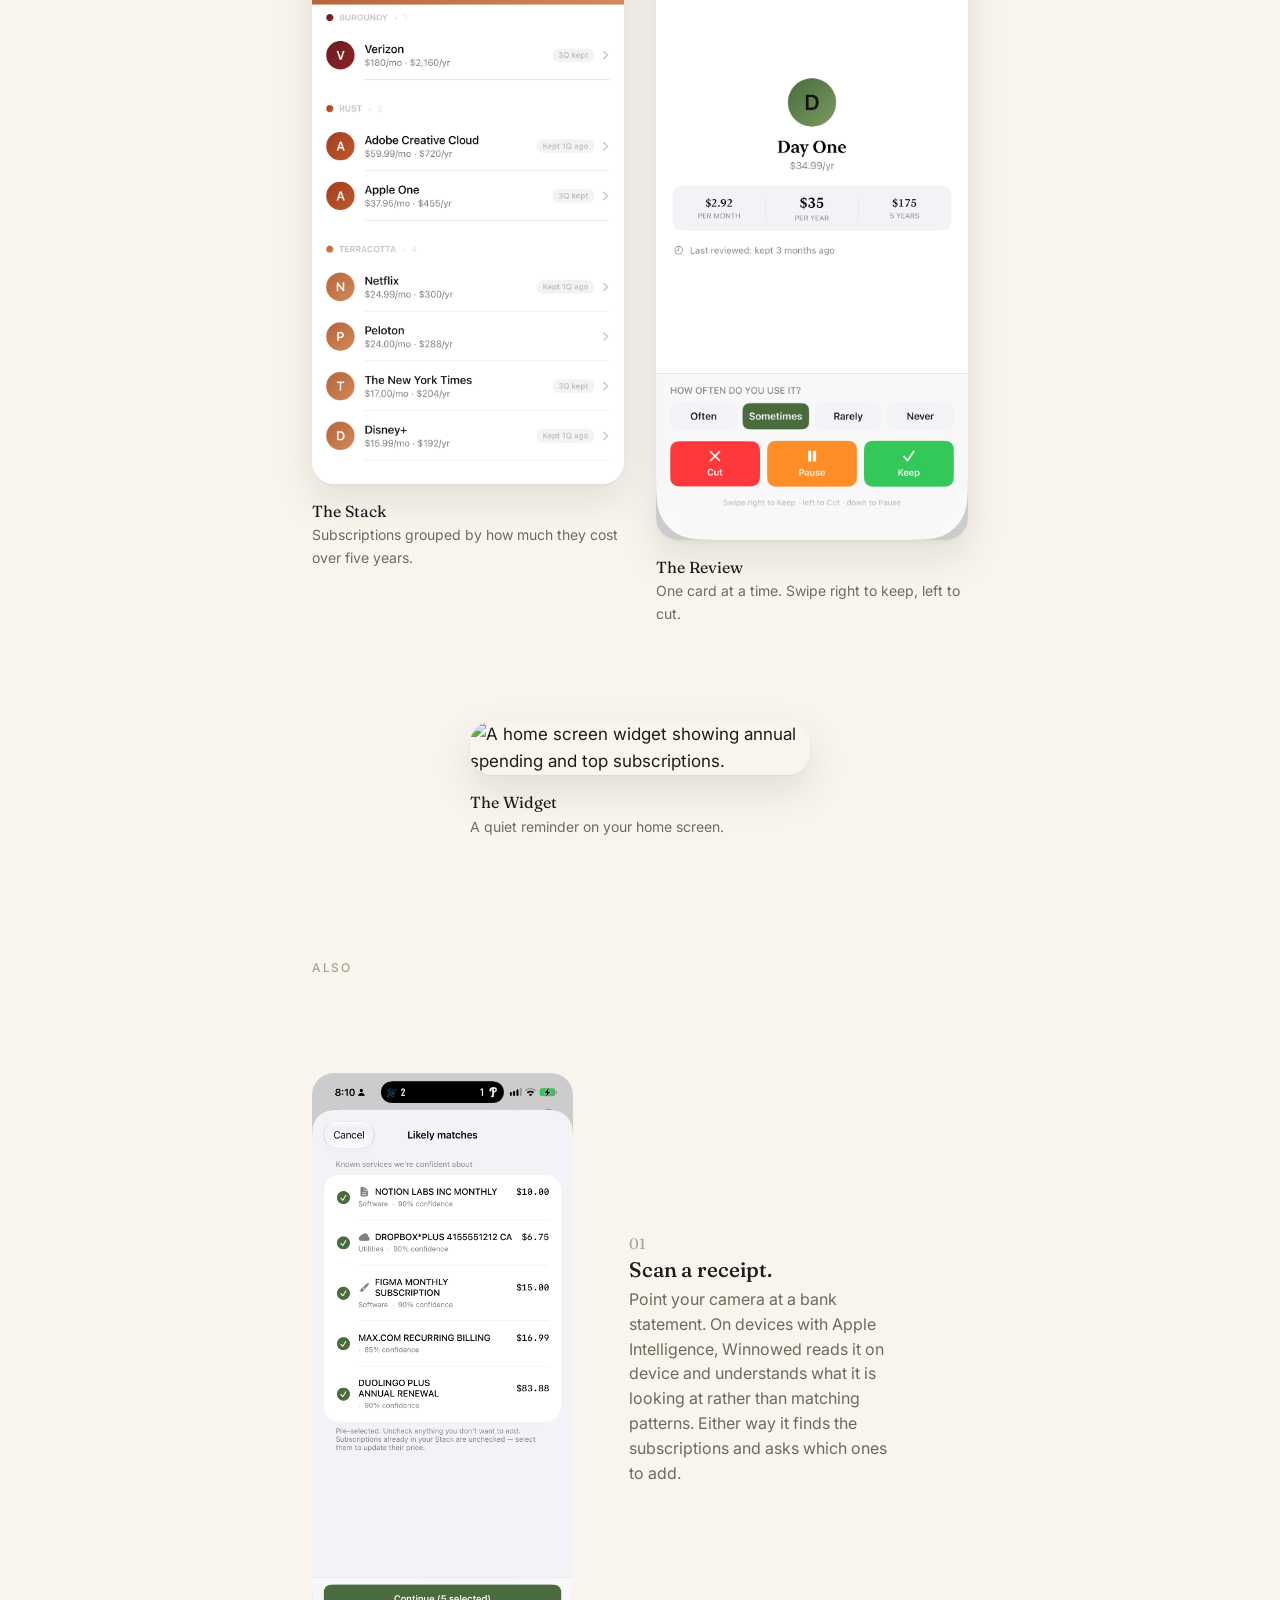
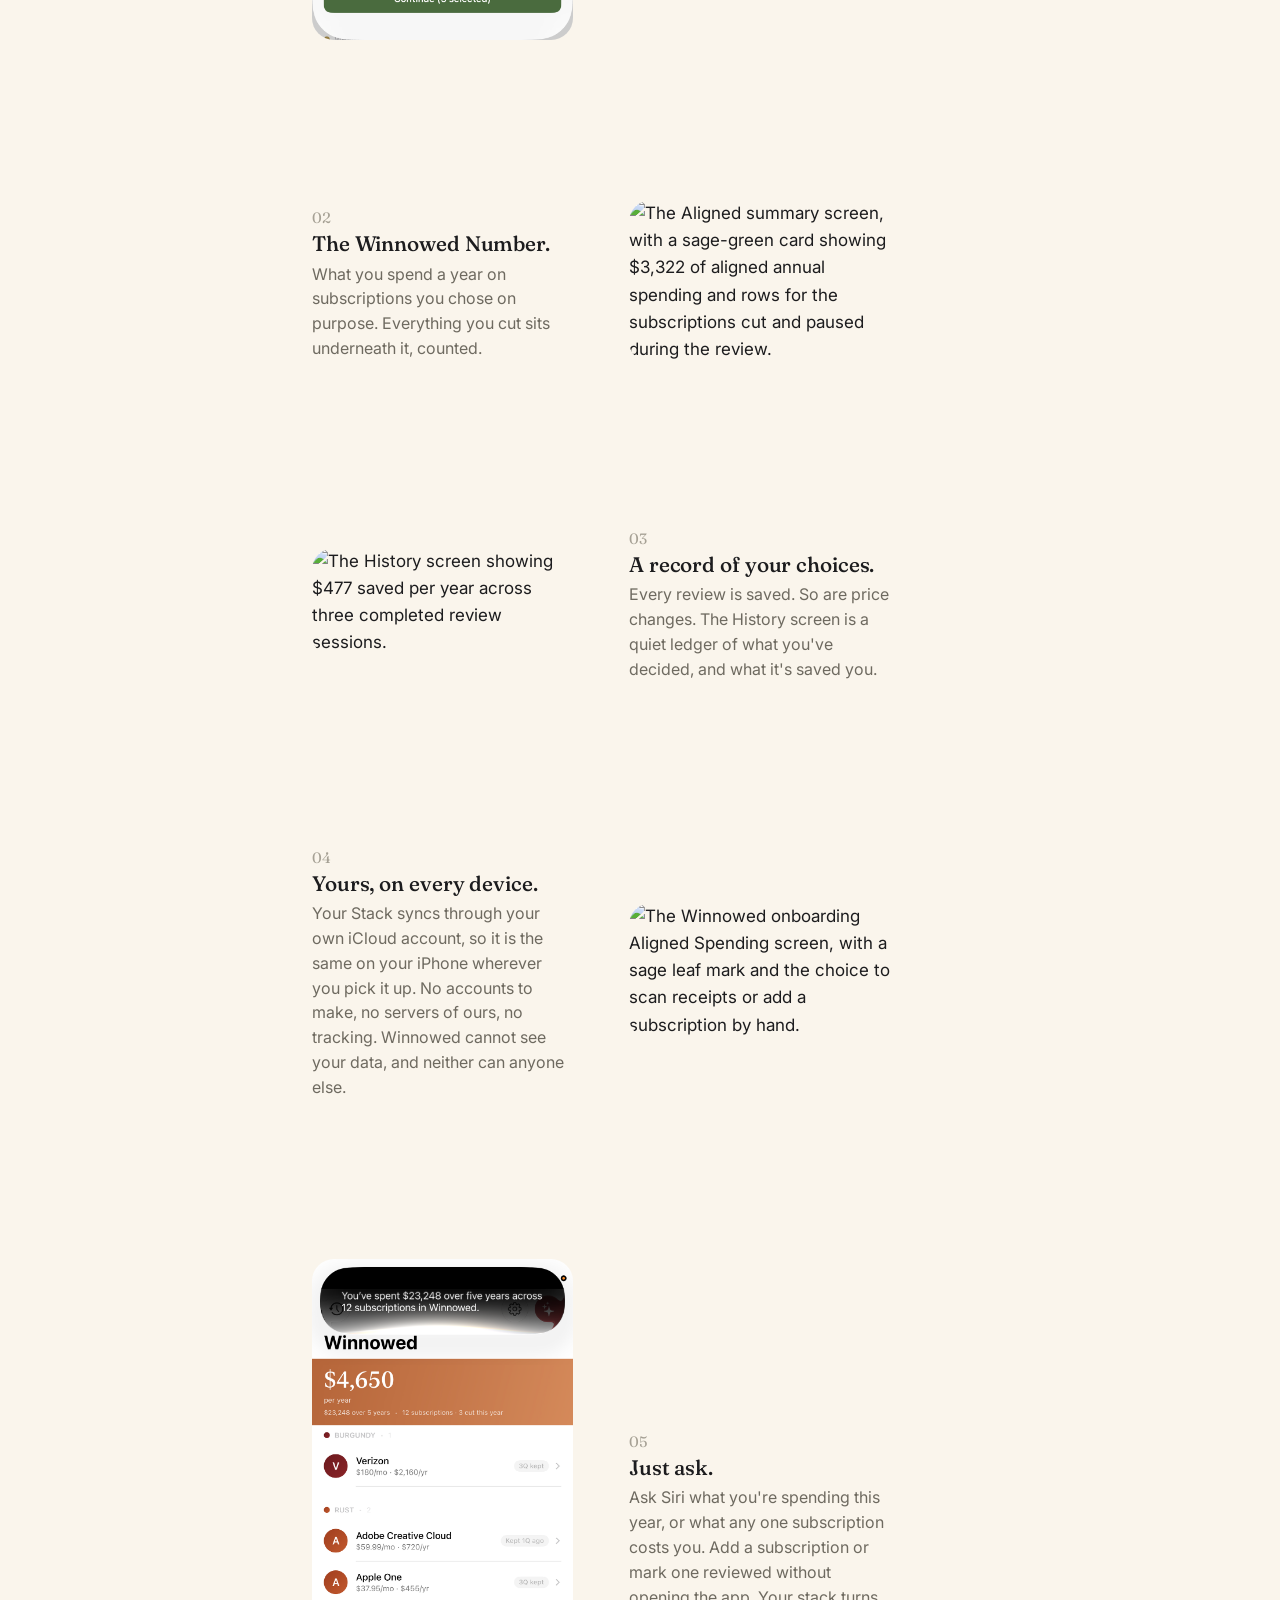
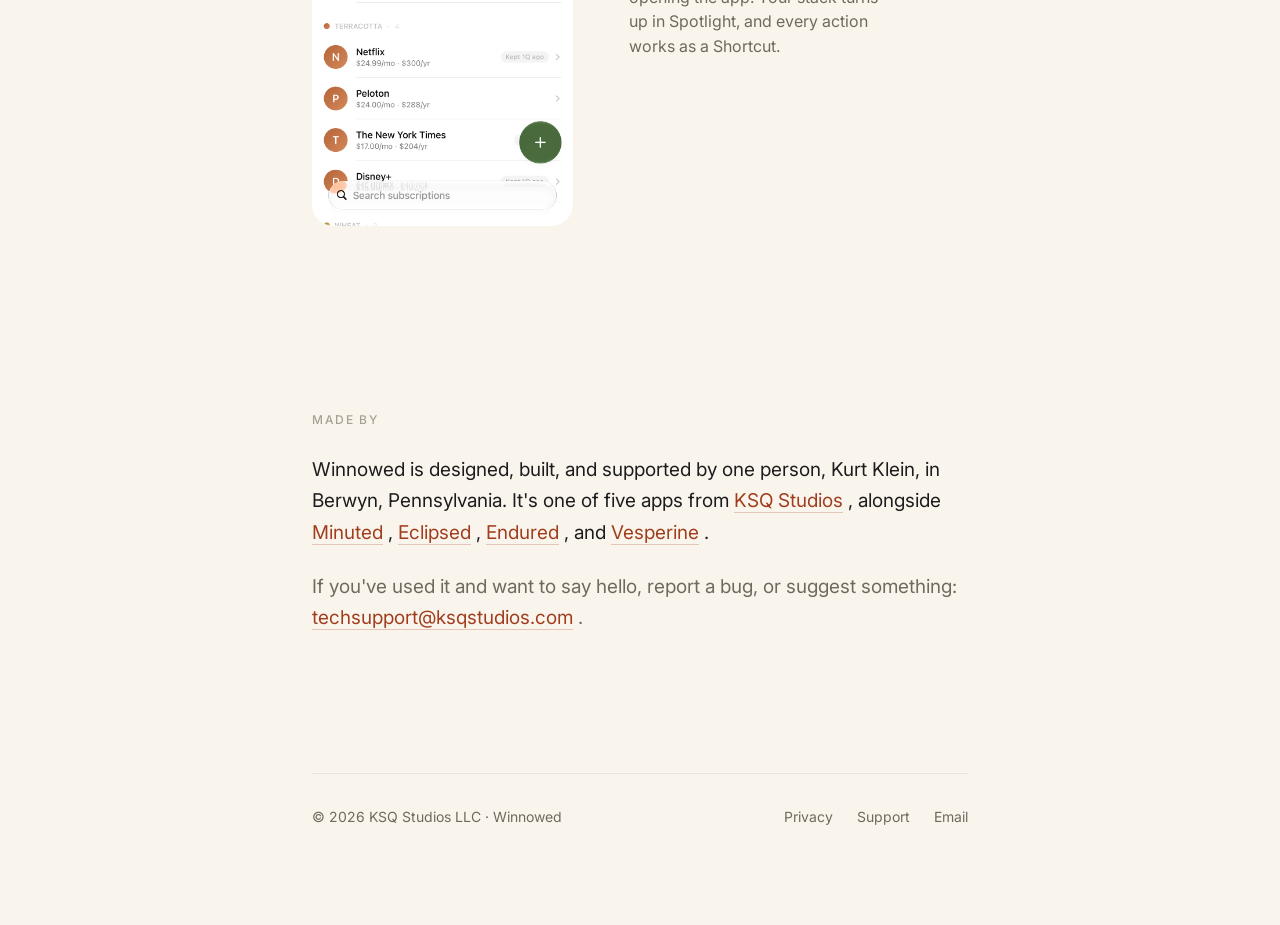
==== commit 4af90cc6: "Updated verbiage in index.html" ====
--- a/index.html
+++ b/index.html
@@ -238,8 +238,8 @@
                     </div>
                     <div class="feature-text">
                         <div class="feature-num">02</div>
-                        <div class="feature-title">A gradient for urgency.</div>
-                        <div class="feature-body">Each subscription and your aggregate spending sit somewhere on a five-stage palette: sage for a little, burgundy for a lot.</div>
+                        <div class="feature-title">The Winnowed Number.</div>
+                        <div class="feature-body">What you spend a year on subscriptions you chose on purpose. Everything you cut sits underneath it, counted.</div>
                     </div>
                 </div>
 
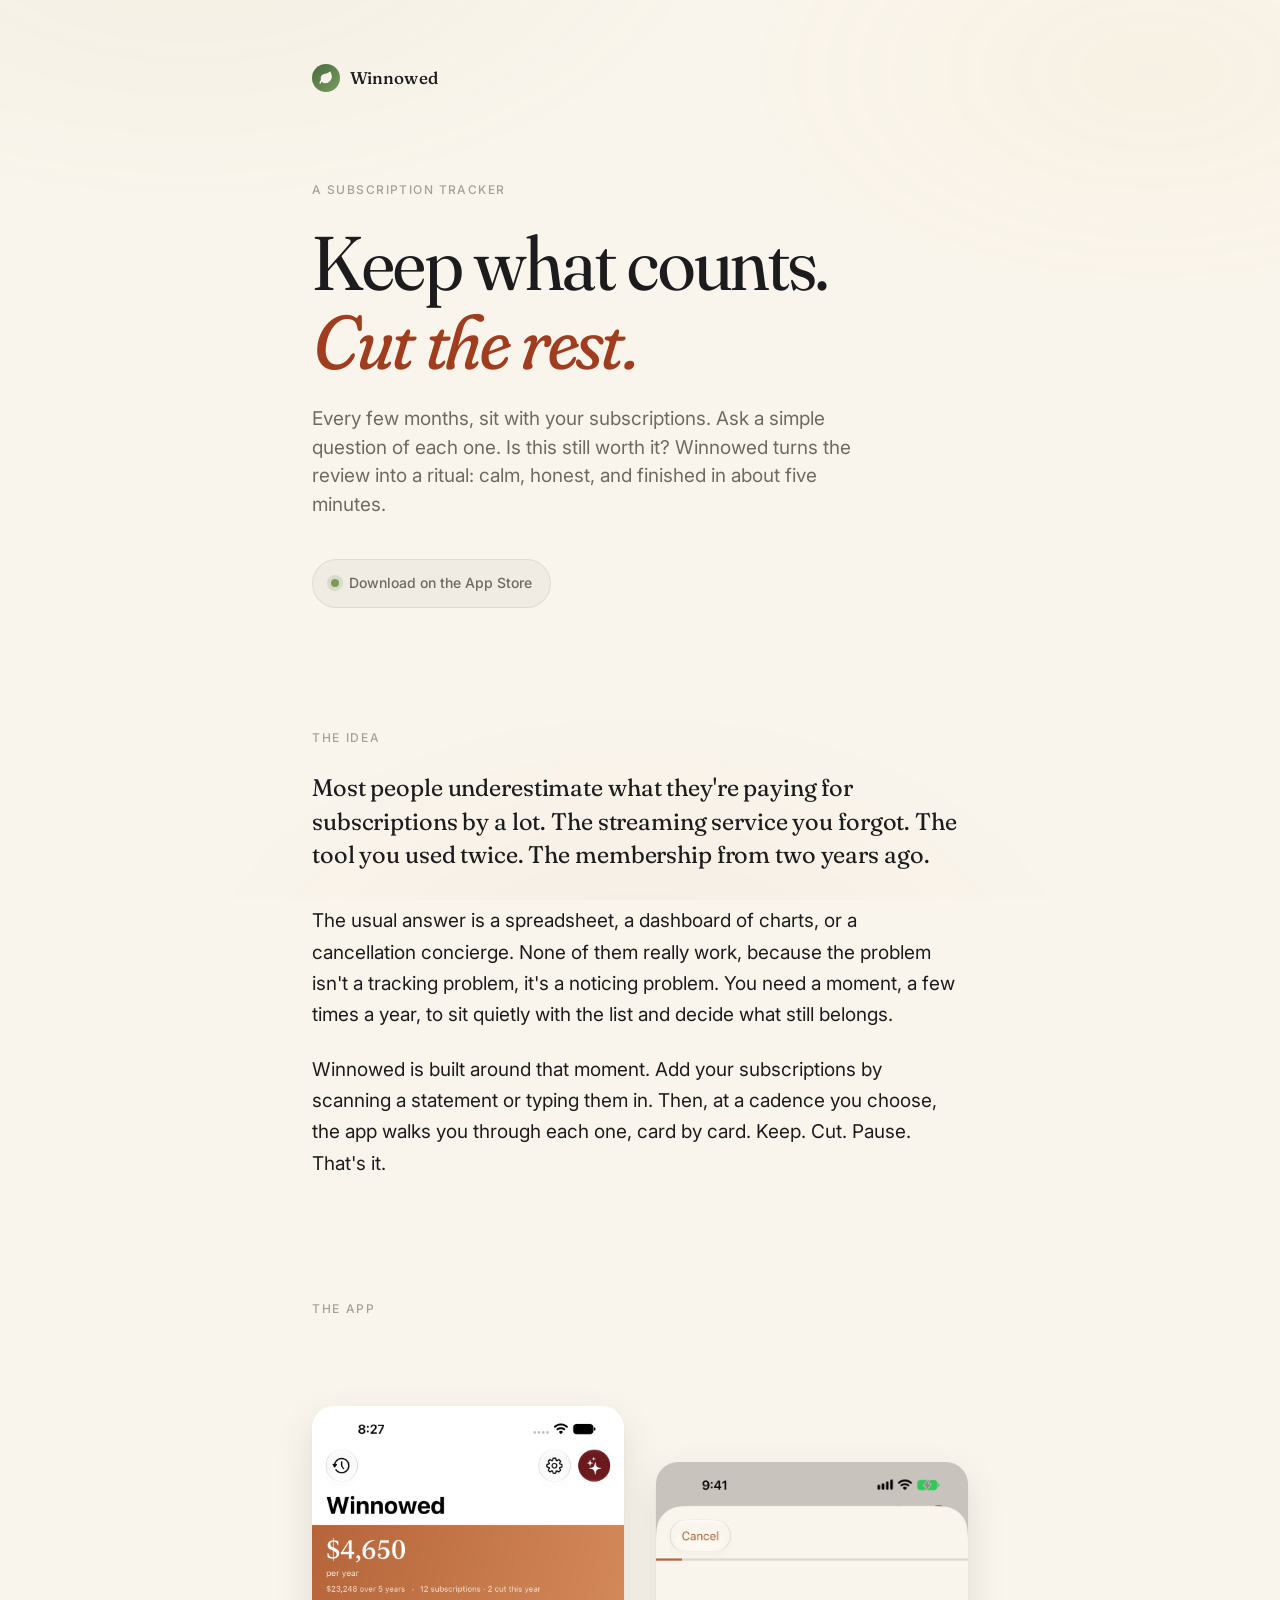
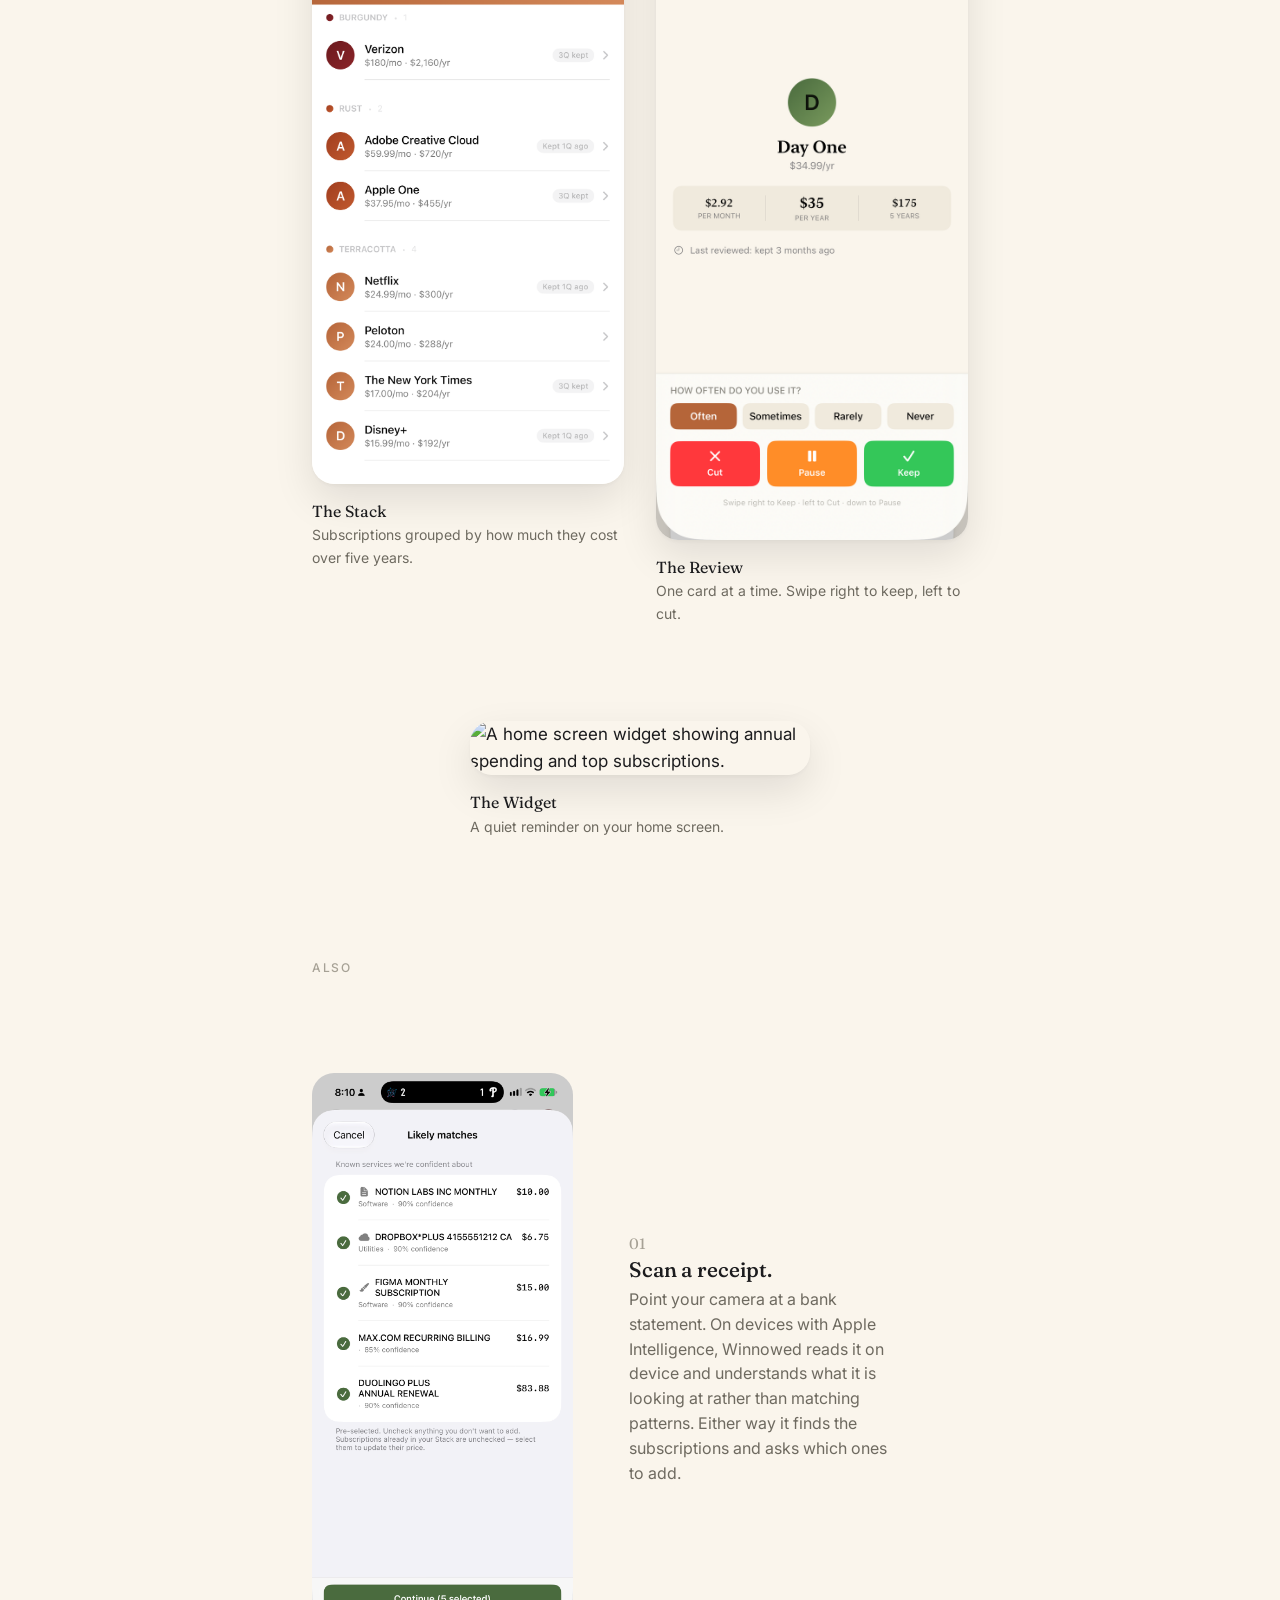
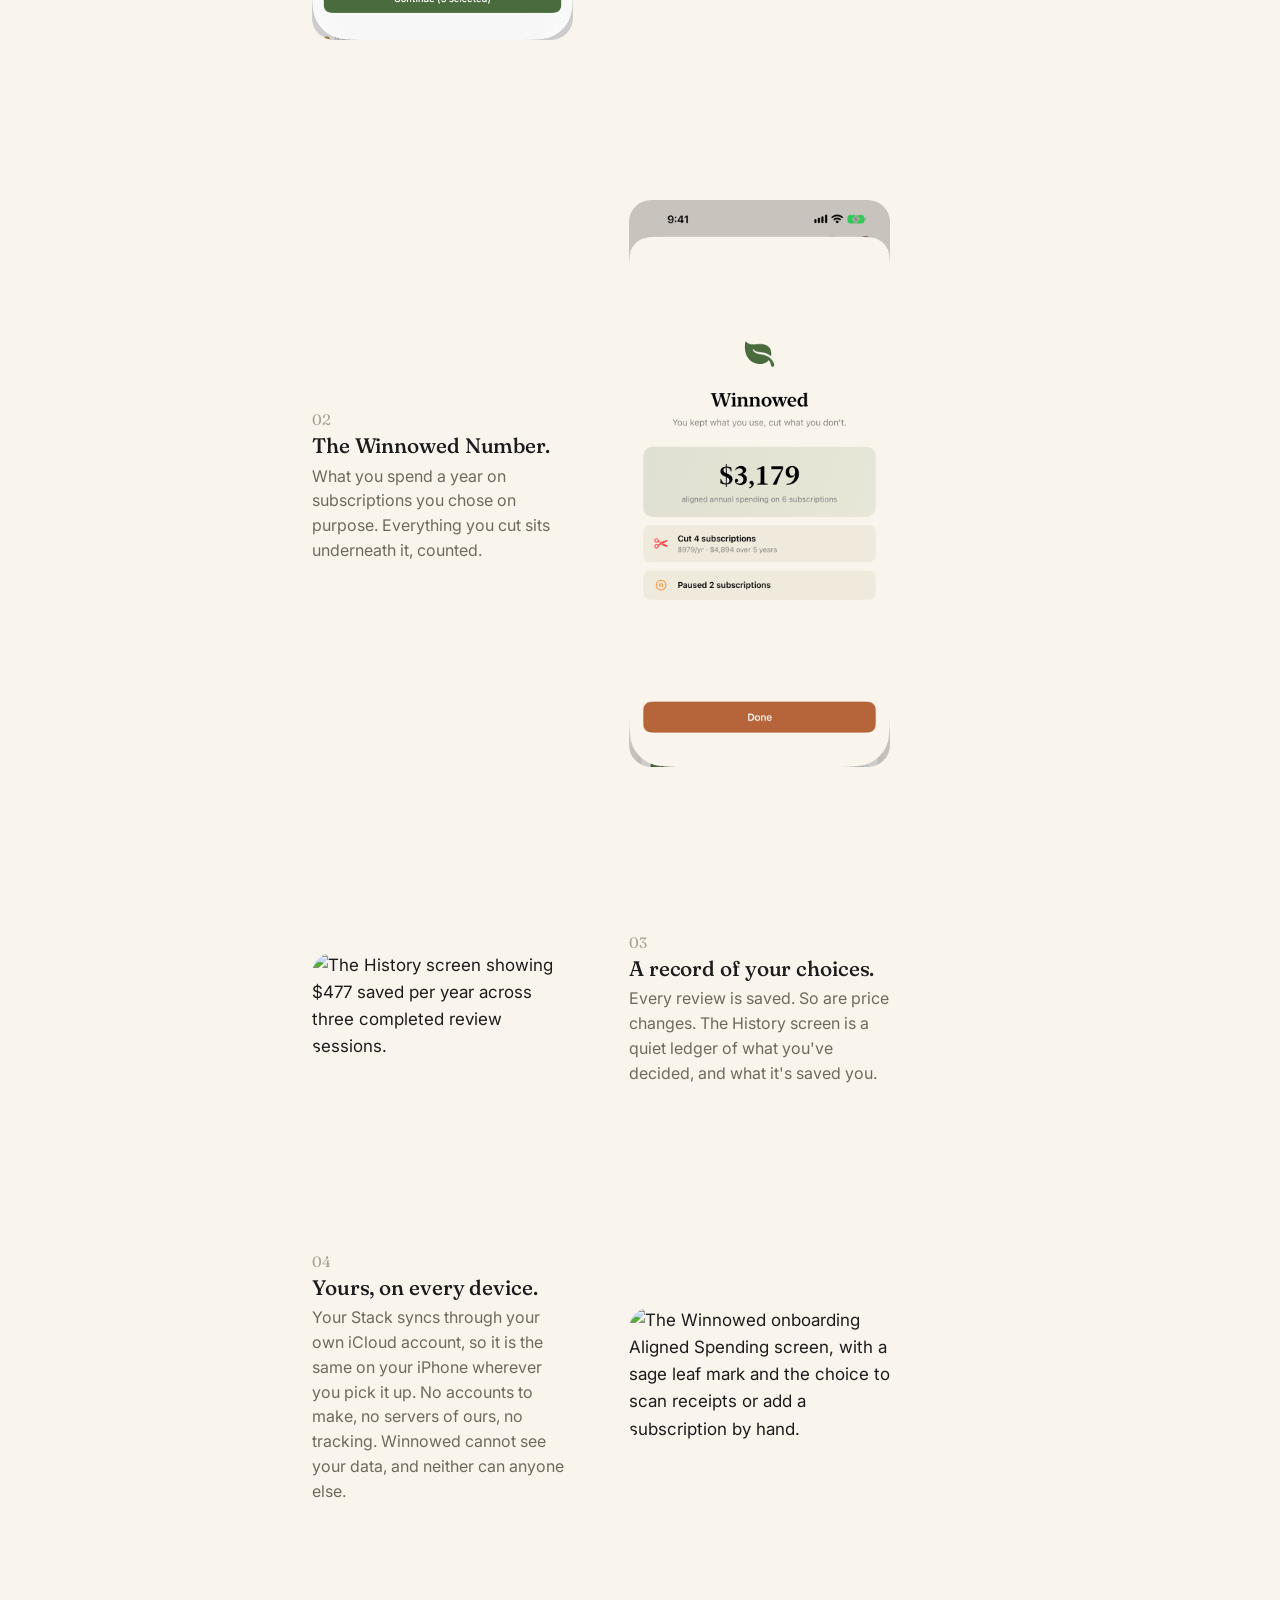
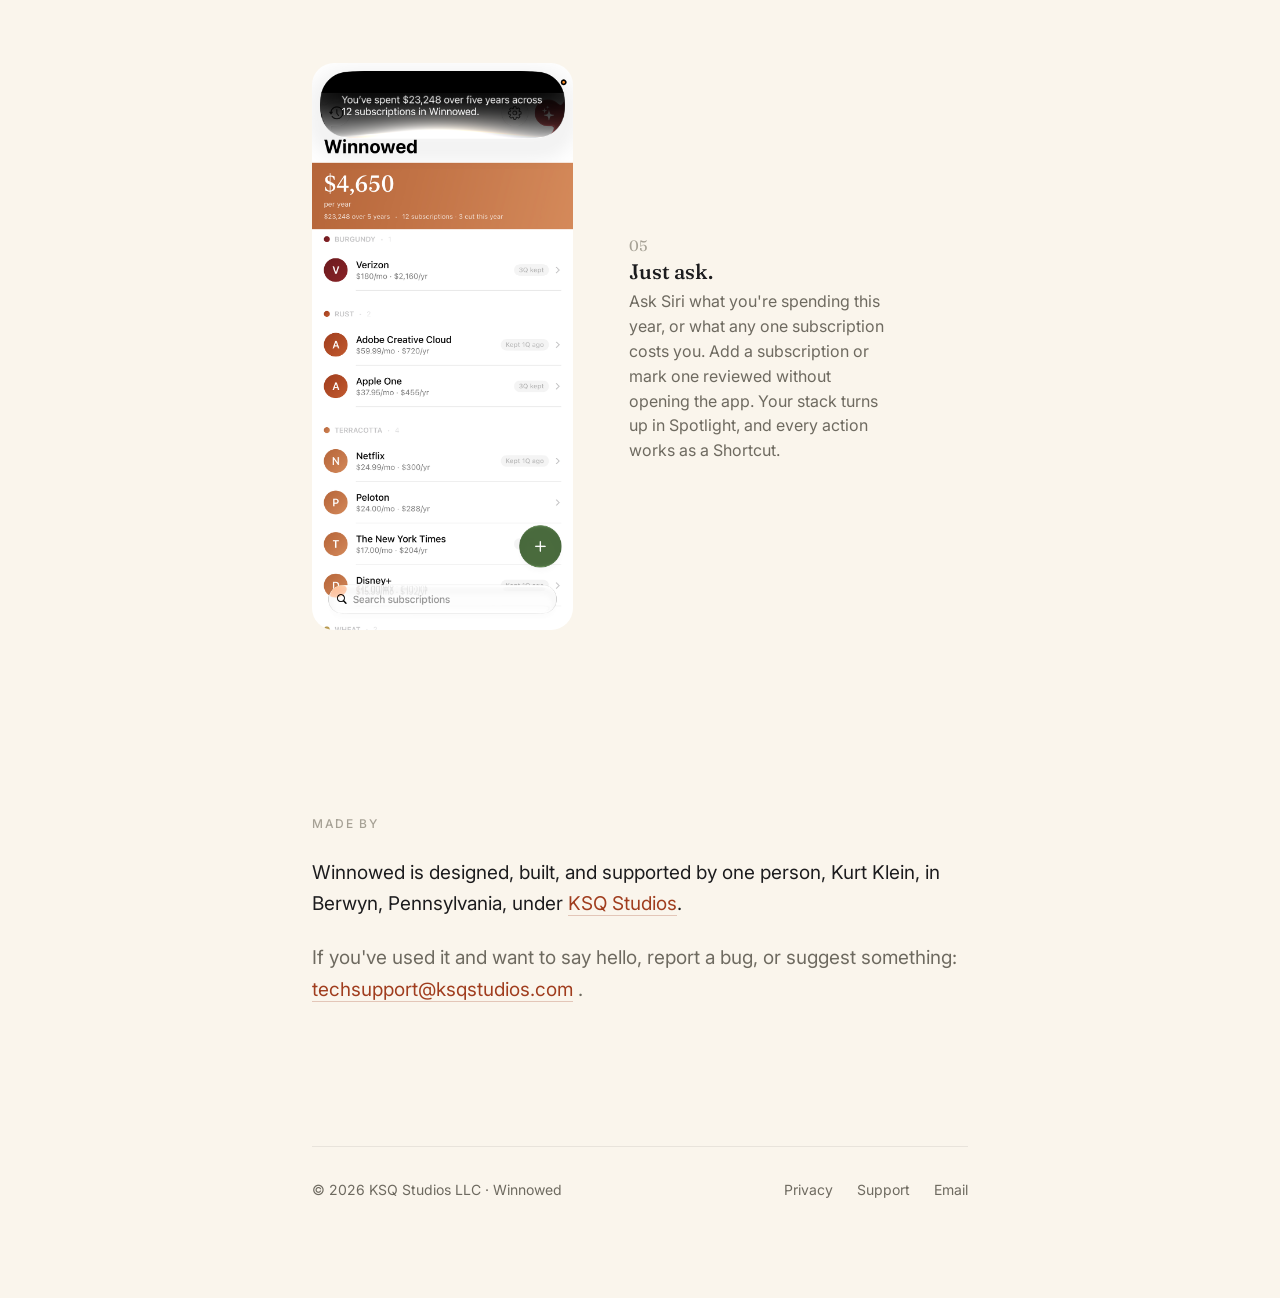
==== commit 038e7a47: "Drop sibling app list from attribution" ====
--- a/index.html
+++ b/index.html
@@ -285,17 +285,8 @@
             <div class="prose fade-up">
                 <p>
 
-                              Winnowed is designed, built, and supported by one person, Kurt Klein, in Berwyn, Pennsylvania. It's one of five apps from 
-                    <a href="https://ksqstudios.com" style="color: var(--rust); text-decoration: none; border-bottom: 1px solid rgba(160, 61, 30, 0.25);">KSQ Studios</a>
-                    , alongside 
-                    <a href="https://minuted.org" style="color: var(--rust); text-decoration: none; border-bottom: 1px solid rgba(160, 61, 30, 0.25);">Minuted</a>
-                    , 
-                    <a href="https://eclipsedsleep.app" style="color: var(--rust); text-decoration: none; border-bottom: 1px solid rgba(160, 61, 30, 0.25);">Eclipsed</a>
-                    , 
-                    <a href="https://endured.app" style="color: var(--rust); text-decoration: none; border-bottom: 1px solid rgba(160, 61, 30, 0.25);">Endured</a>
-                    , and 
-                    <a href="https://vesperine.app" style="color: var(--rust); text-decoration: none; border-bottom: 1px solid rgba(160, 61, 30, 0.25);">Vesperine</a>
-                    .
+                              Winnowed is designed, built, and supported by one person, Kurt Klein, in Berwyn, Pennsylvania, under
+                    <a href="https://ksqstudios.com" style="color: var(--rust); text-decoration: none; border-bottom: 1px solid rgba(160, 61, 30, 0.25);">KSQ Studios</a>.
                             
                 </p>
                 <p class="quiet" style="color: var(--text-muted);">
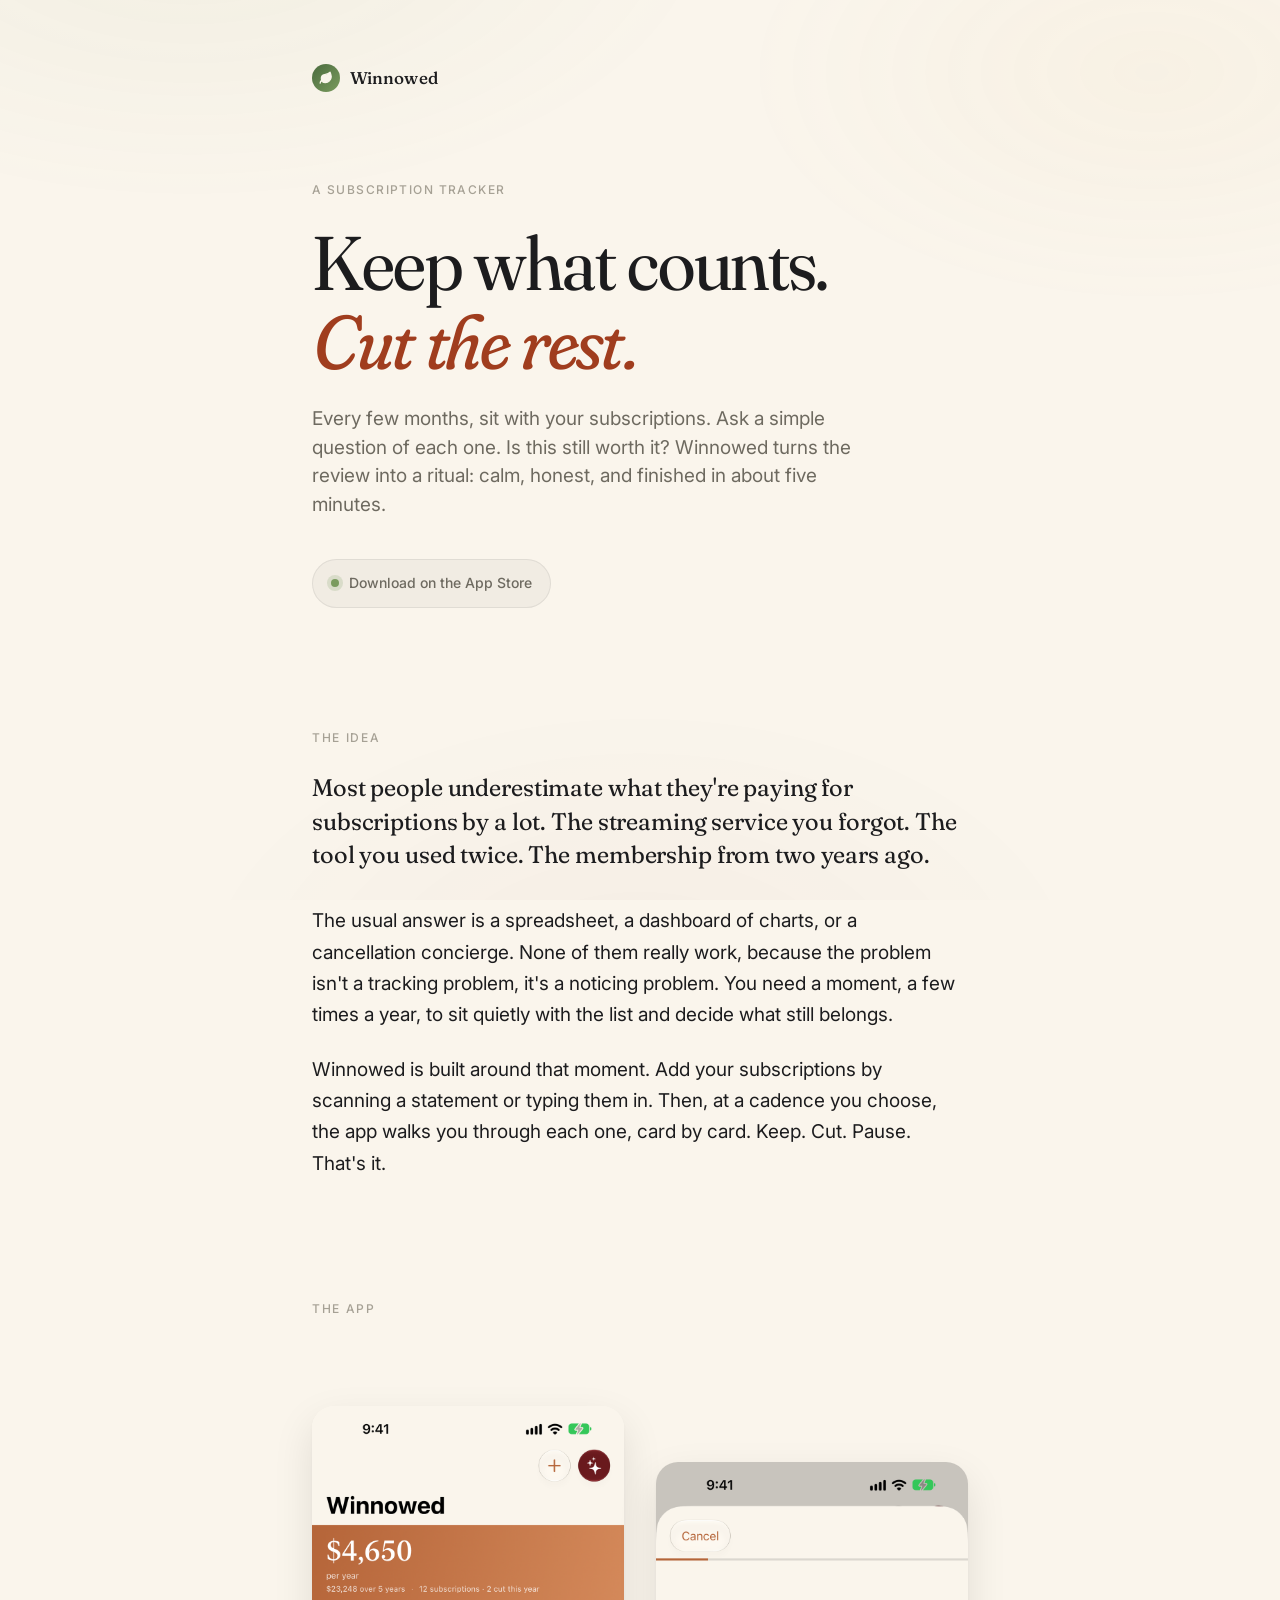
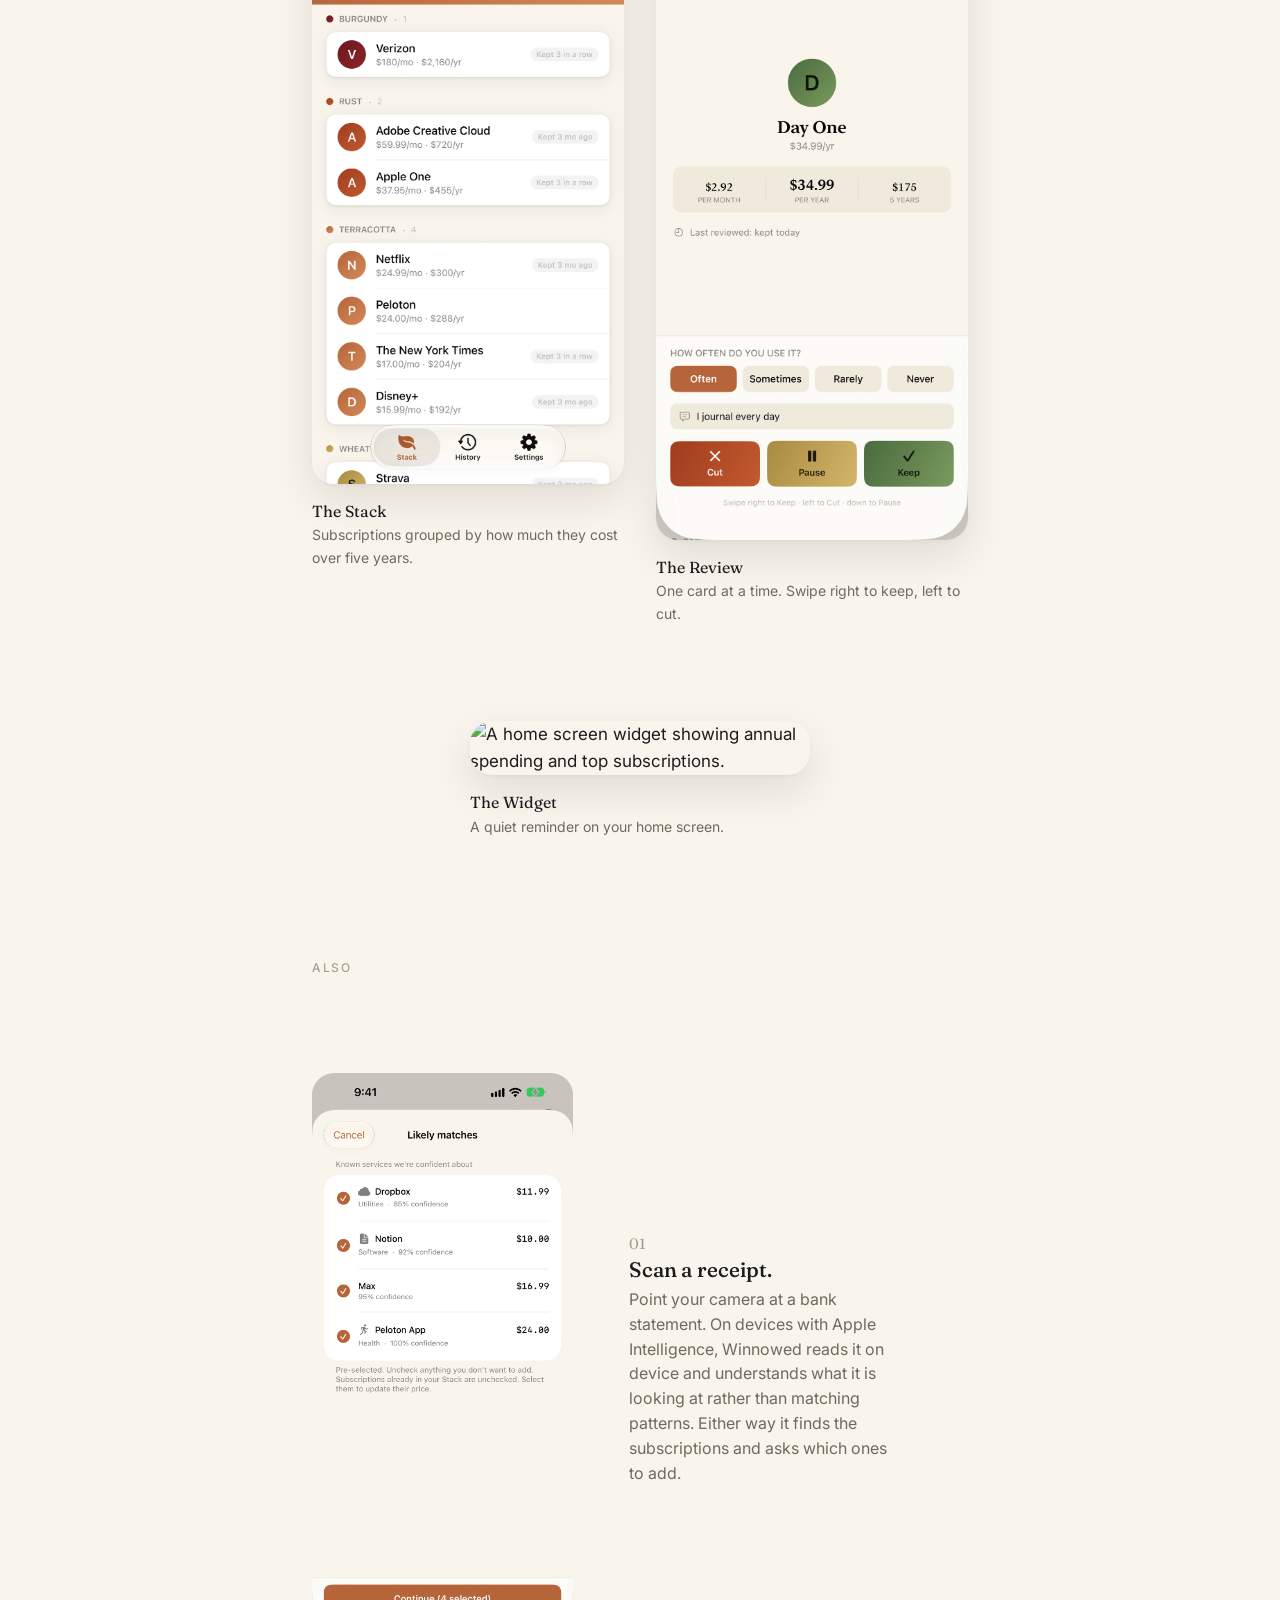
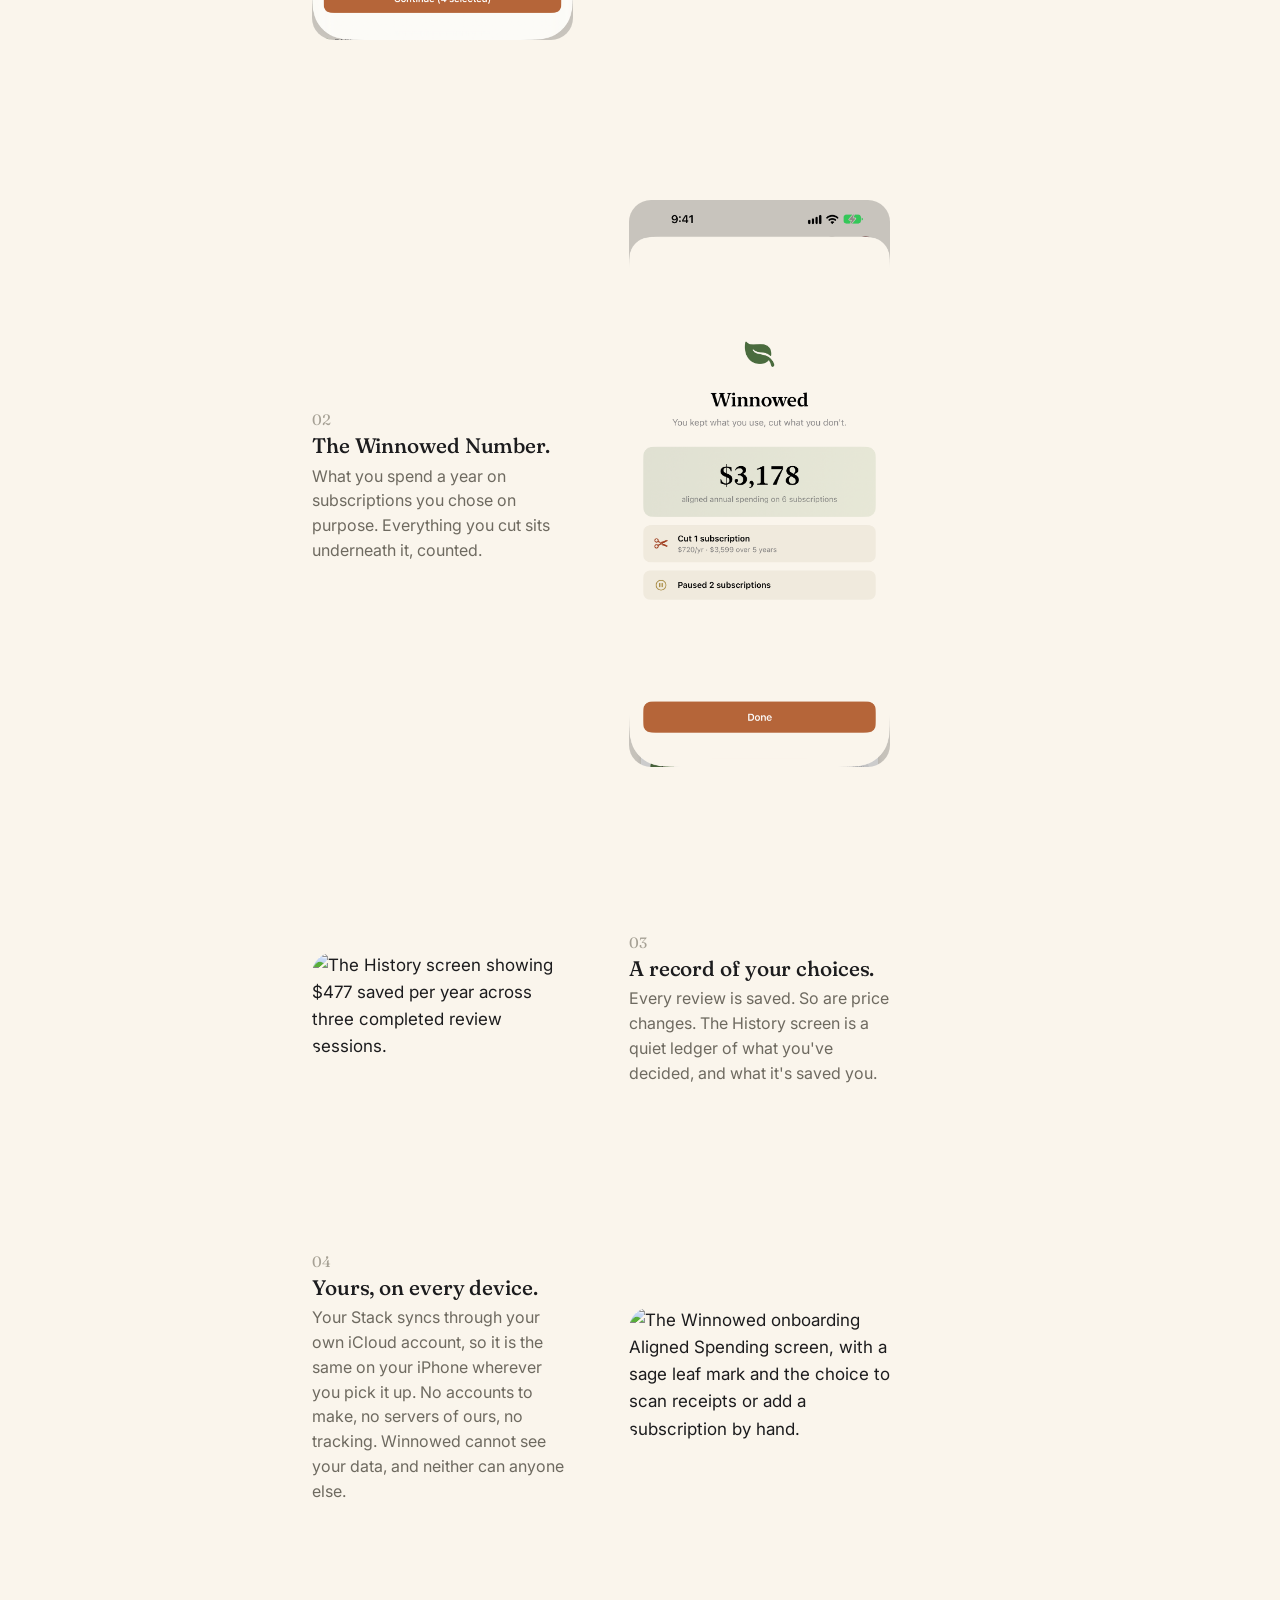
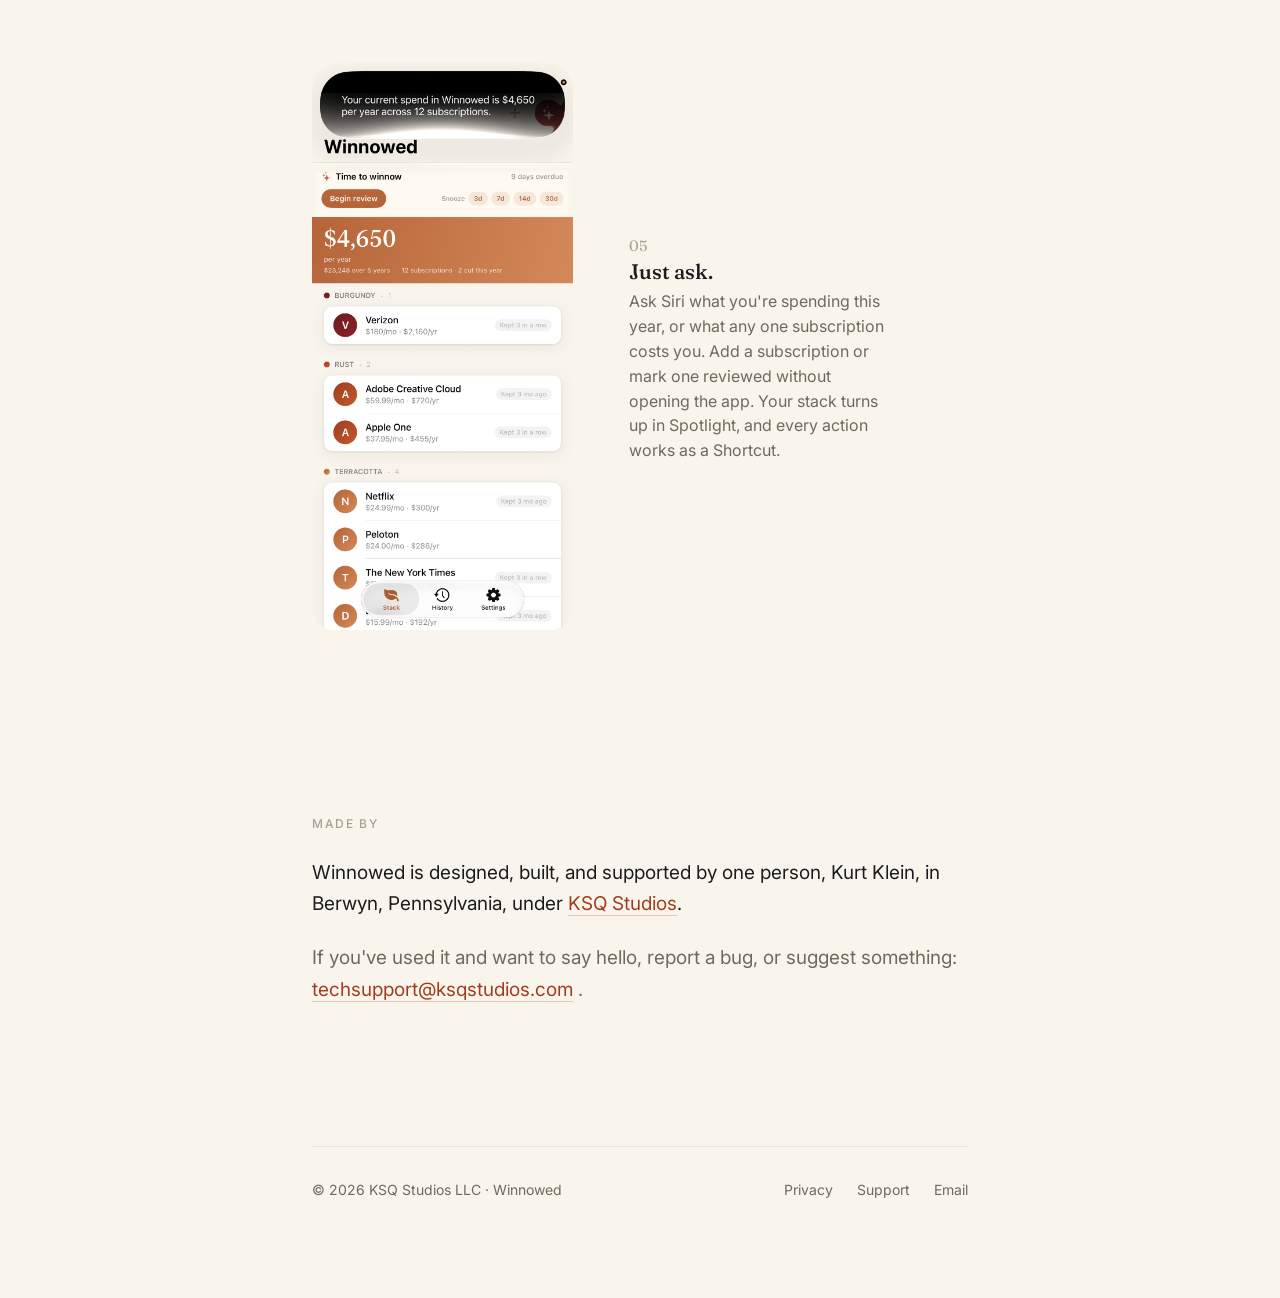
==== commit 173ca02d: "Updated site for v2.1" ====
--- a/index.html
+++ b/index.html
@@ -199,7 +199,7 @@
                 </figure>
 
                 <figure class="shot fade-up">
-                    <img src="/images/review.png" alt="The Review screen, showing one subscription at a time with a usage question and Cut, Pause, and Keep options." loading="lazy">
+                    <img src="/images/review.png" alt="The Review screen, showing one subscription at a time with a usage question, a short note on why, and Cut, Pause, and Keep options." loading="lazy">
                     <figcaption>
                         <div class="shot-caption">The Review</div>
                         <div class="shot-caption-sub">One card at a time. Swipe right to keep, left to cut.</div>
@@ -223,7 +223,7 @@
             <div class="features">
                 <div class="feature fade-up">
                     <div class="feature-shot">
-                        <img src="/images/also-01-scan.png" alt="The scan triage screen, showing likely matches with a confidence figure and a checkbox beside each detected subscription." loading="lazy">
+                        <img src="/images/also-01-scan.png" alt="The scan triage screen, showing Dropbox, Notion, Max, and Peloton found on a bank statement, each with a confidence figure and a checkbox." loading="lazy">
                     </div>
                     <div class="feature-text">
                         <div class="feature-num">01</div>
@@ -234,7 +234,7 @@
 
                 <div class="feature reverse fade-up">
                     <div class="feature-shot">
-                        <img src="/images/also-02-gradient.png" alt="The Aligned summary screen, with a sage-green card showing $3,322 of aligned annual spending and rows for the subscriptions cut and paused during the review." loading="lazy">
+                        <img src="/images/also-02-gradient.png" alt="The Aligned summary screen, with a sage-green card showing $3,178 of aligned annual spending across six subscriptions, one cut and two paused." loading="lazy">
                     </div>
                     <div class="feature-text">
                         <div class="feature-num">02</div>
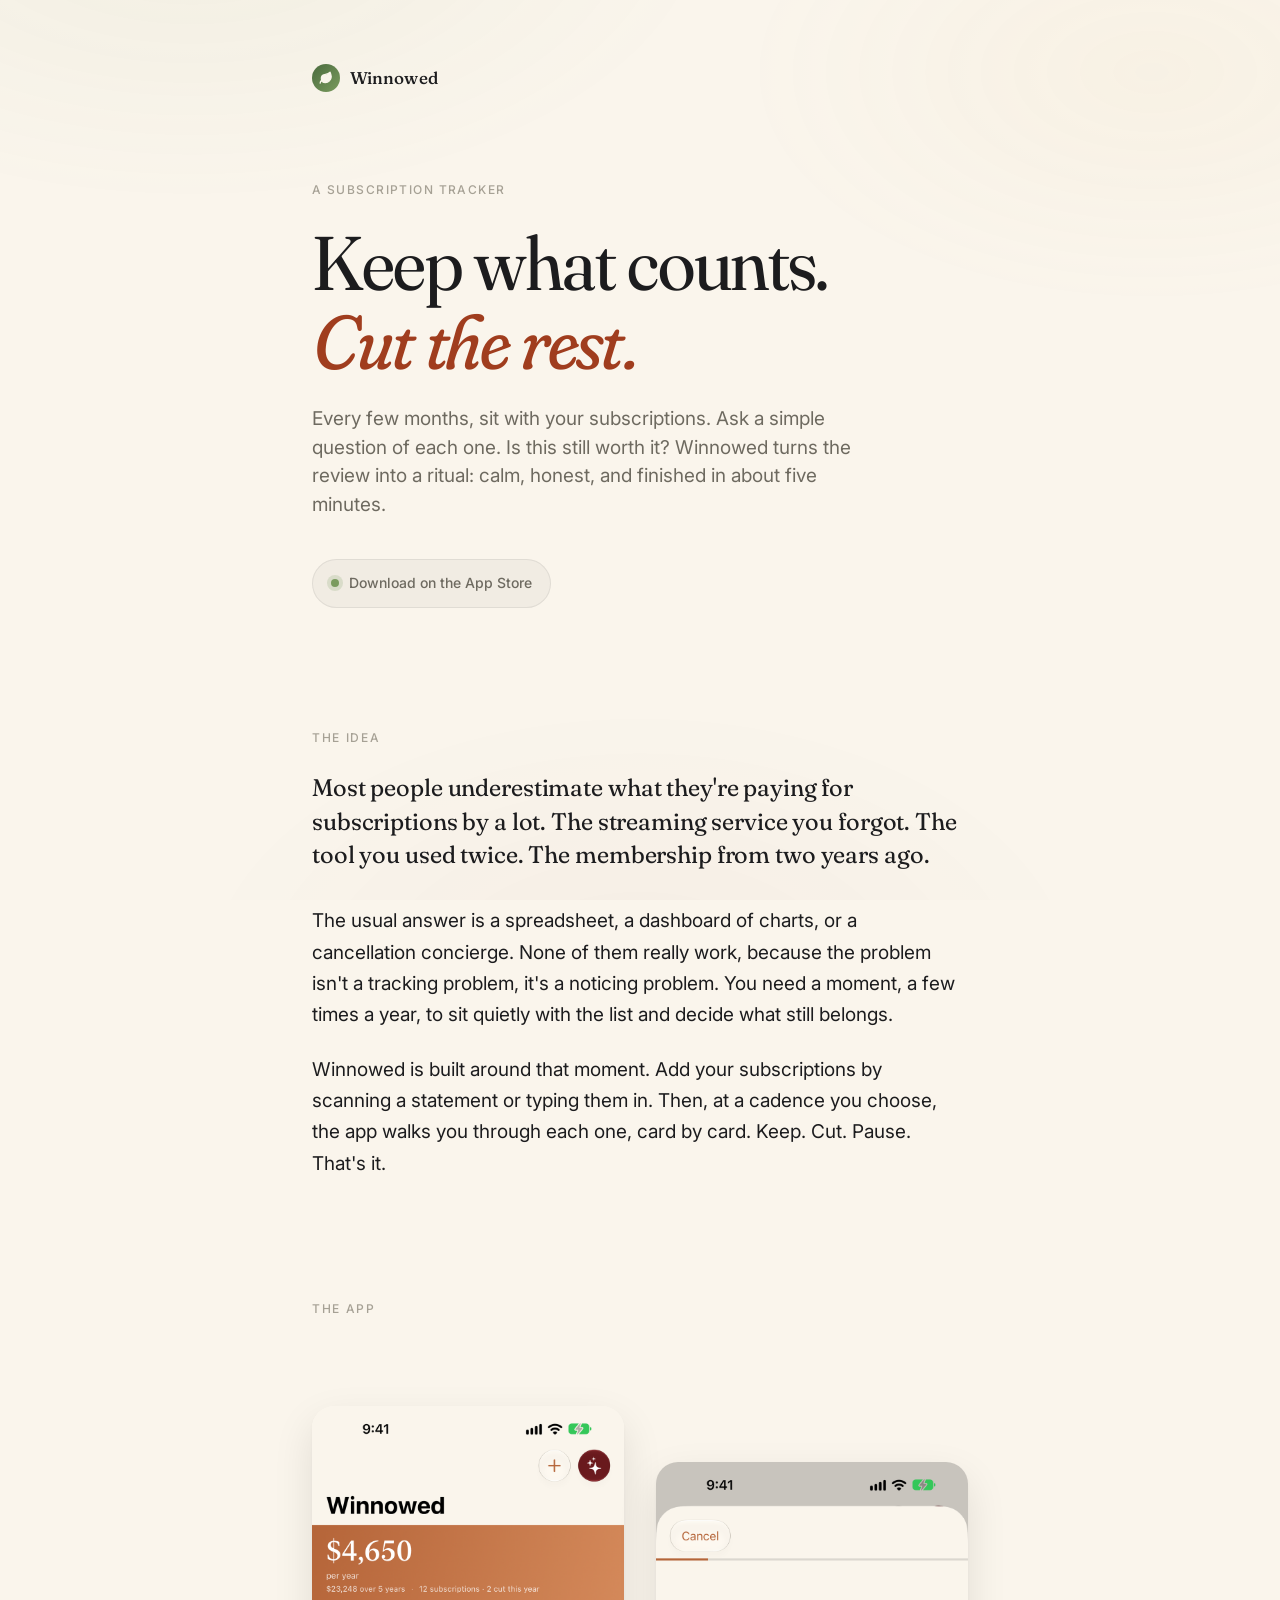
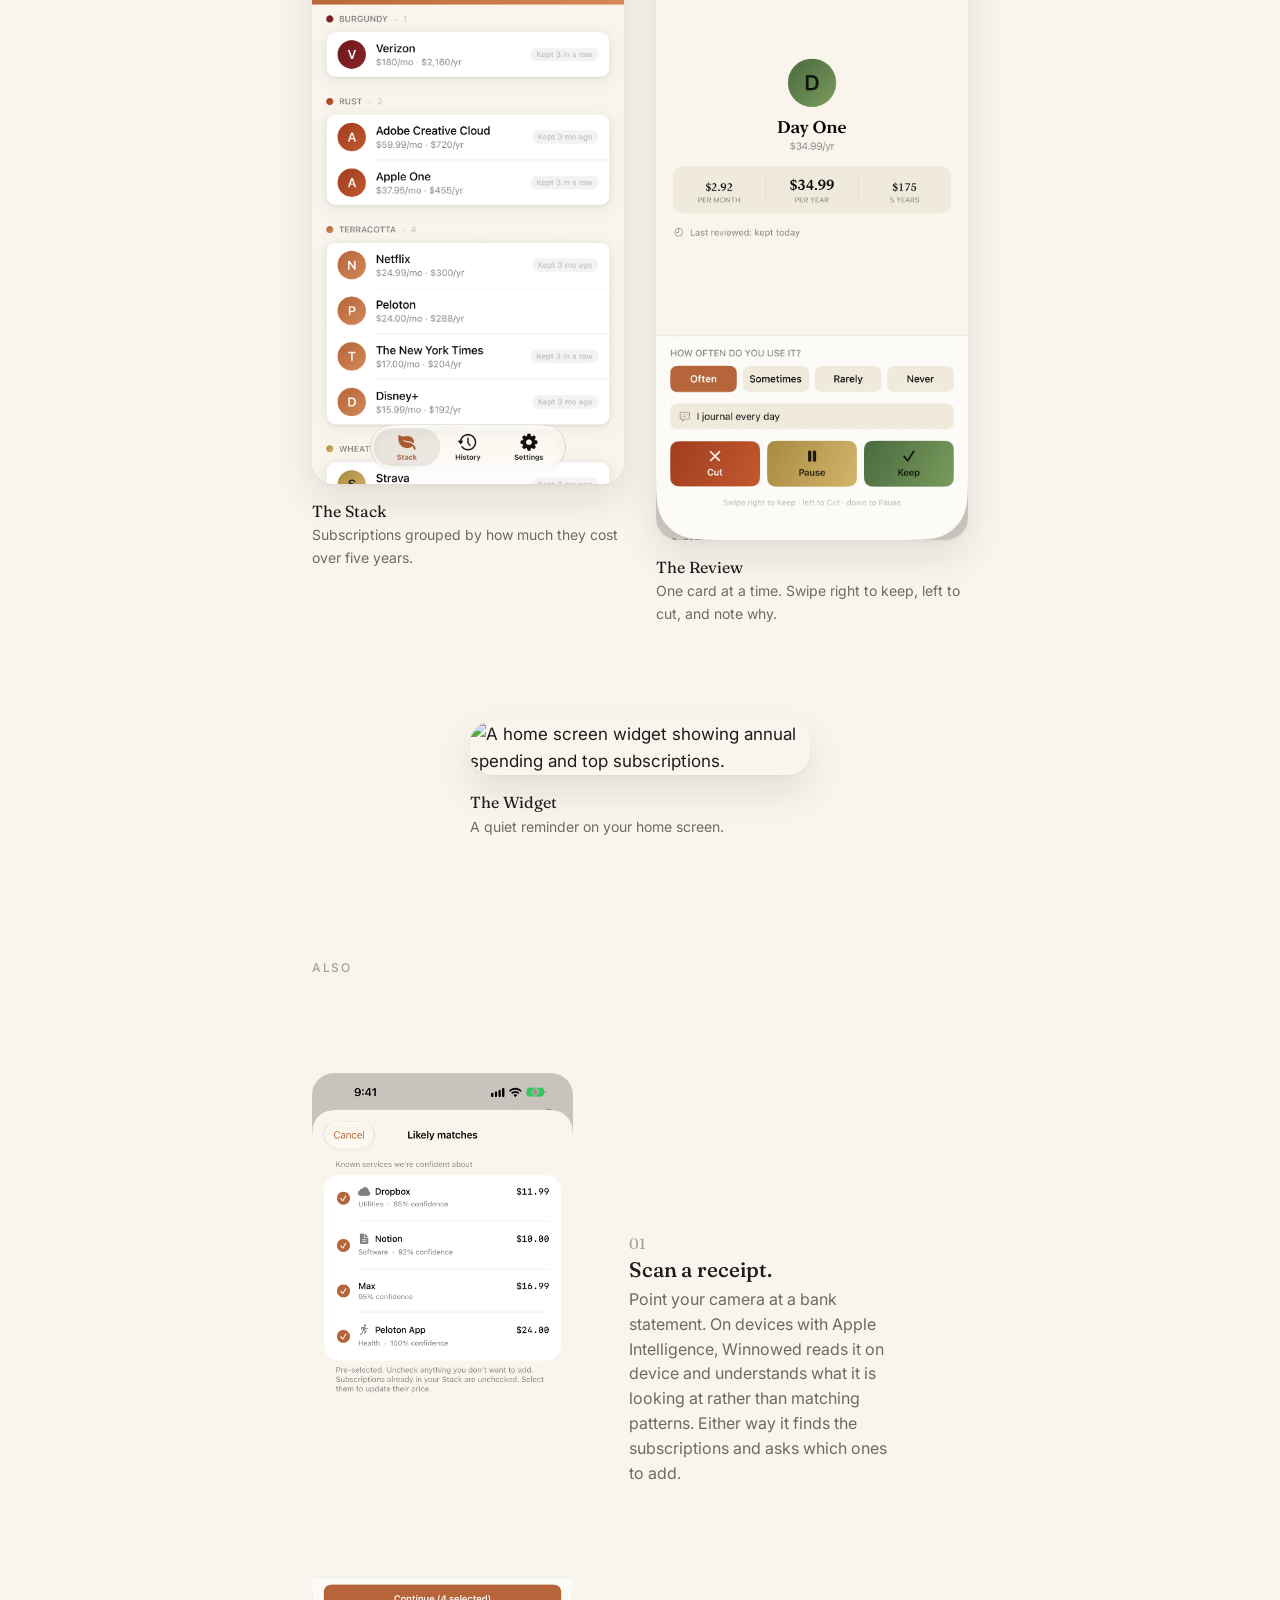
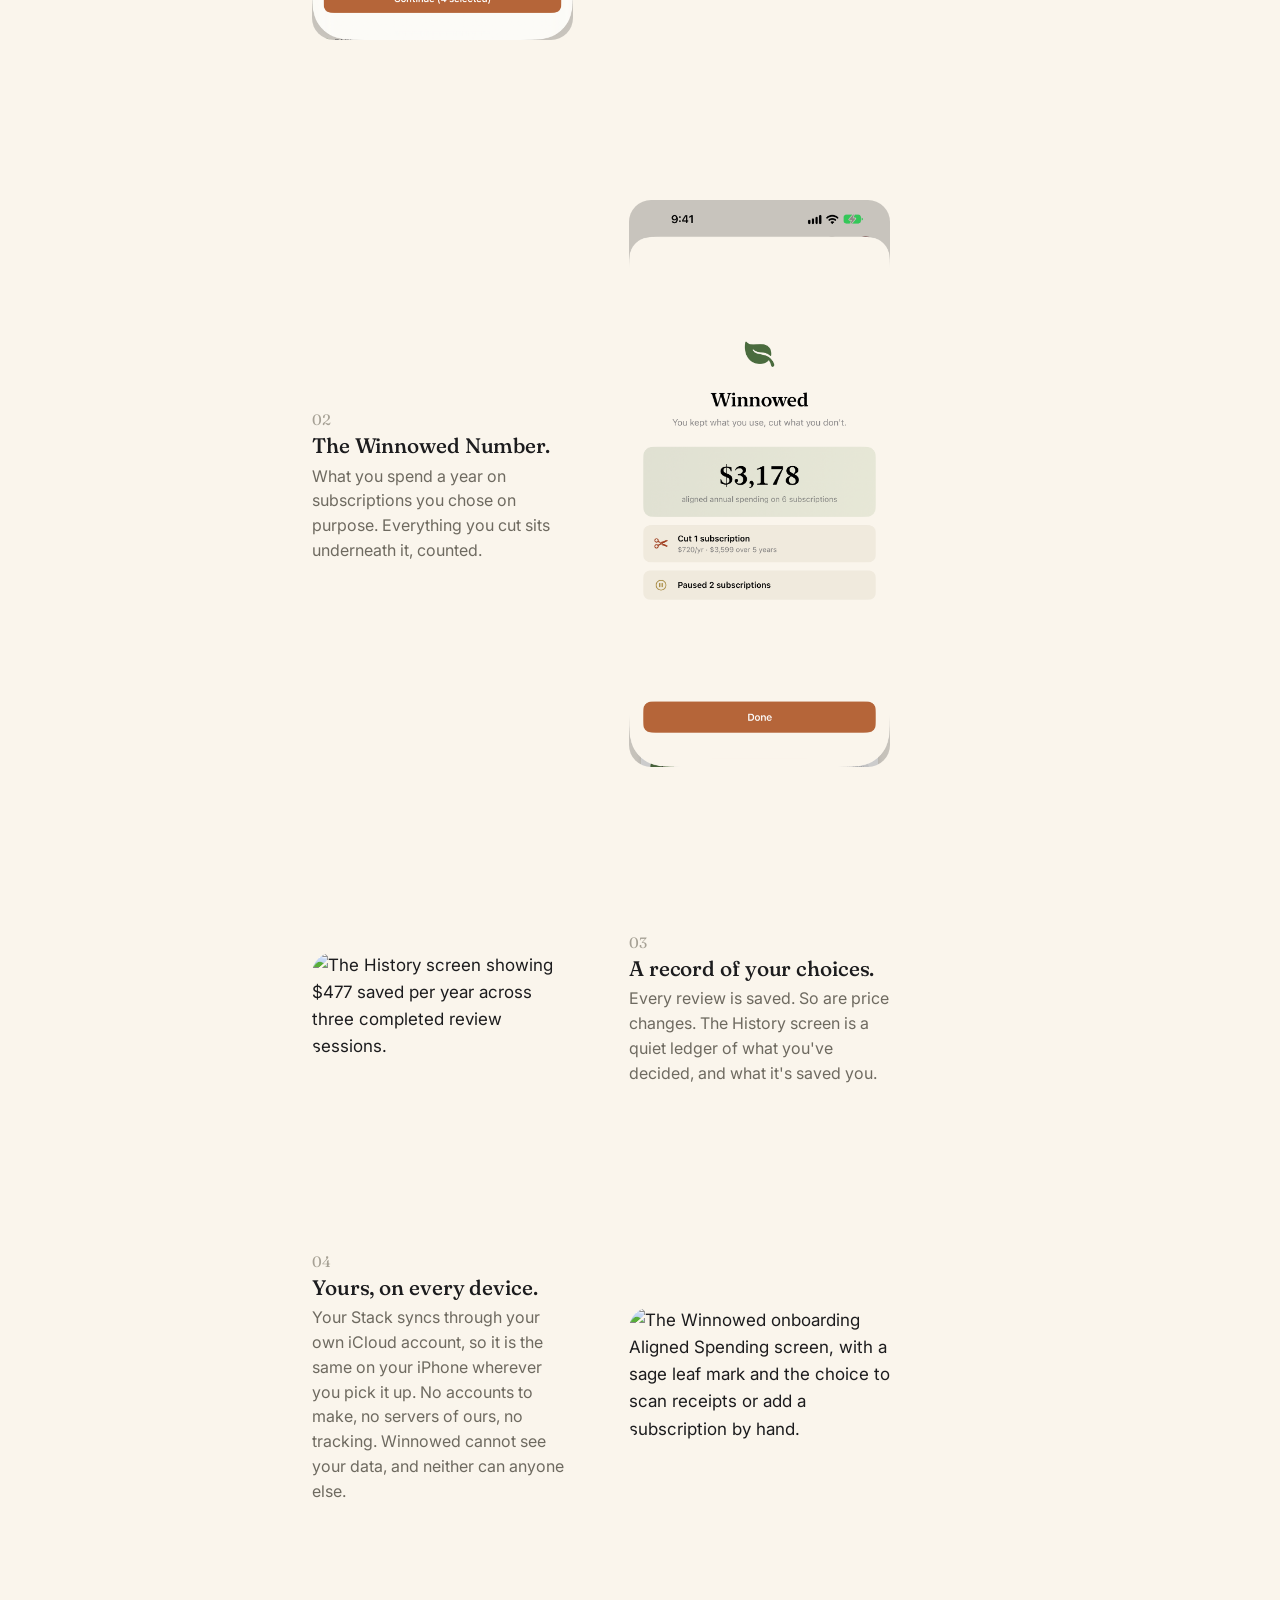
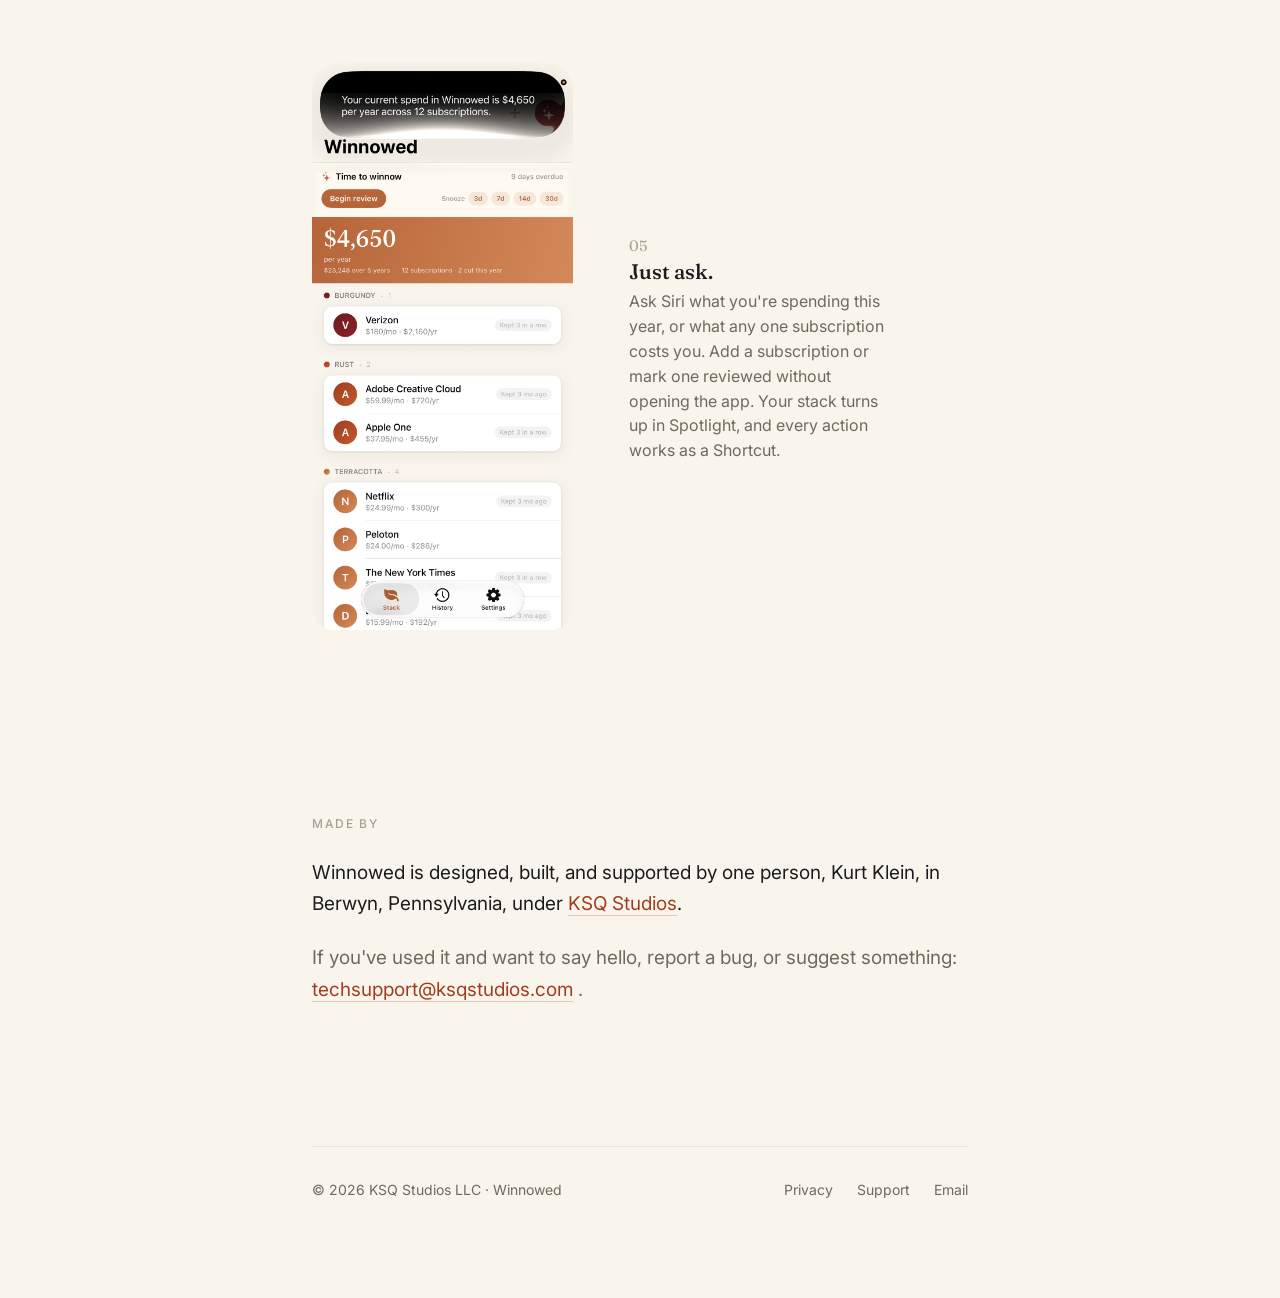
==== commit 70e2e549: "updated index.html for additional feature additions" ====
--- a/index.html
+++ b/index.html
@@ -202,7 +202,7 @@
                     <img src="/images/review.png" alt="The Review screen, showing one subscription at a time with a usage question, a short note on why, and Cut, Pause, and Keep options." loading="lazy">
                     <figcaption>
                         <div class="shot-caption">The Review</div>
-                        <div class="shot-caption-sub">One card at a time. Swipe right to keep, left to cut.</div>
+                        <div class="shot-caption-sub">One card at a time. Swipe right to keep, left to cut, and note why.</div>
                     </figcaption>
                 </figure>
 
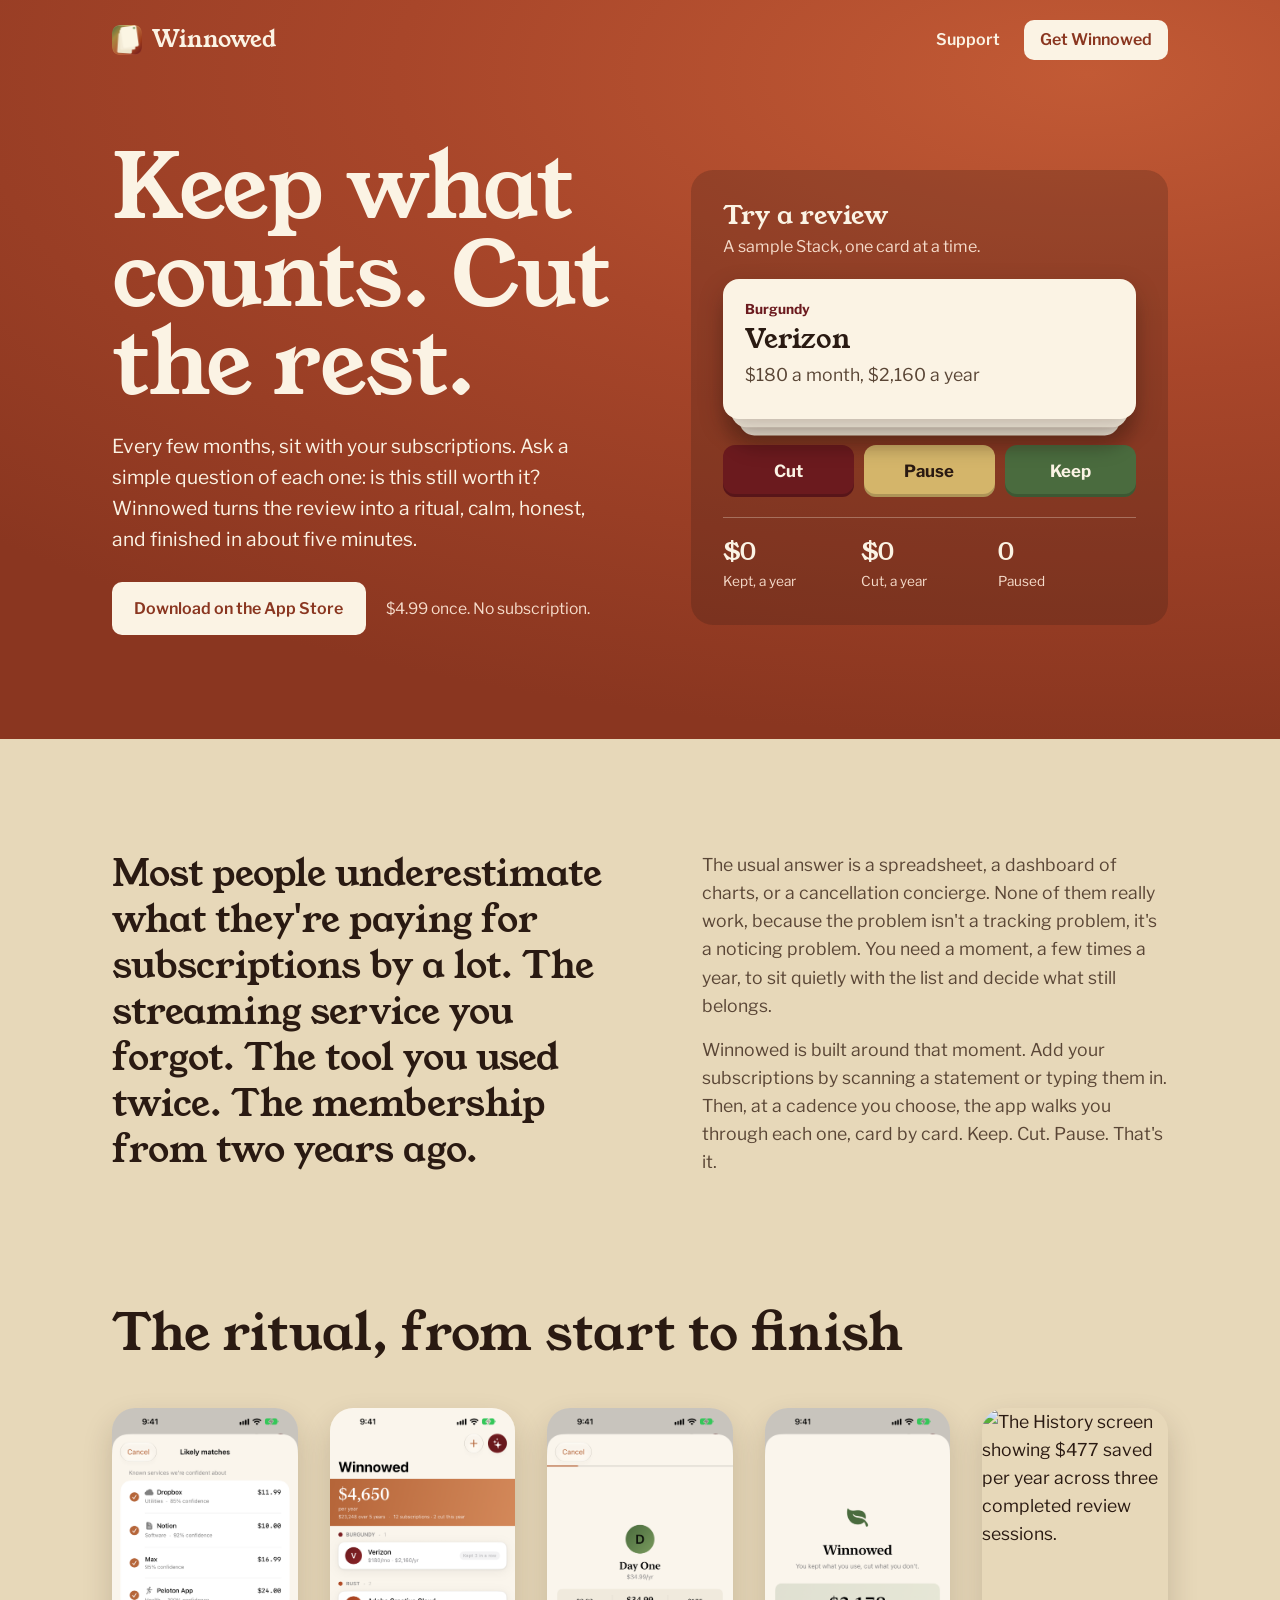
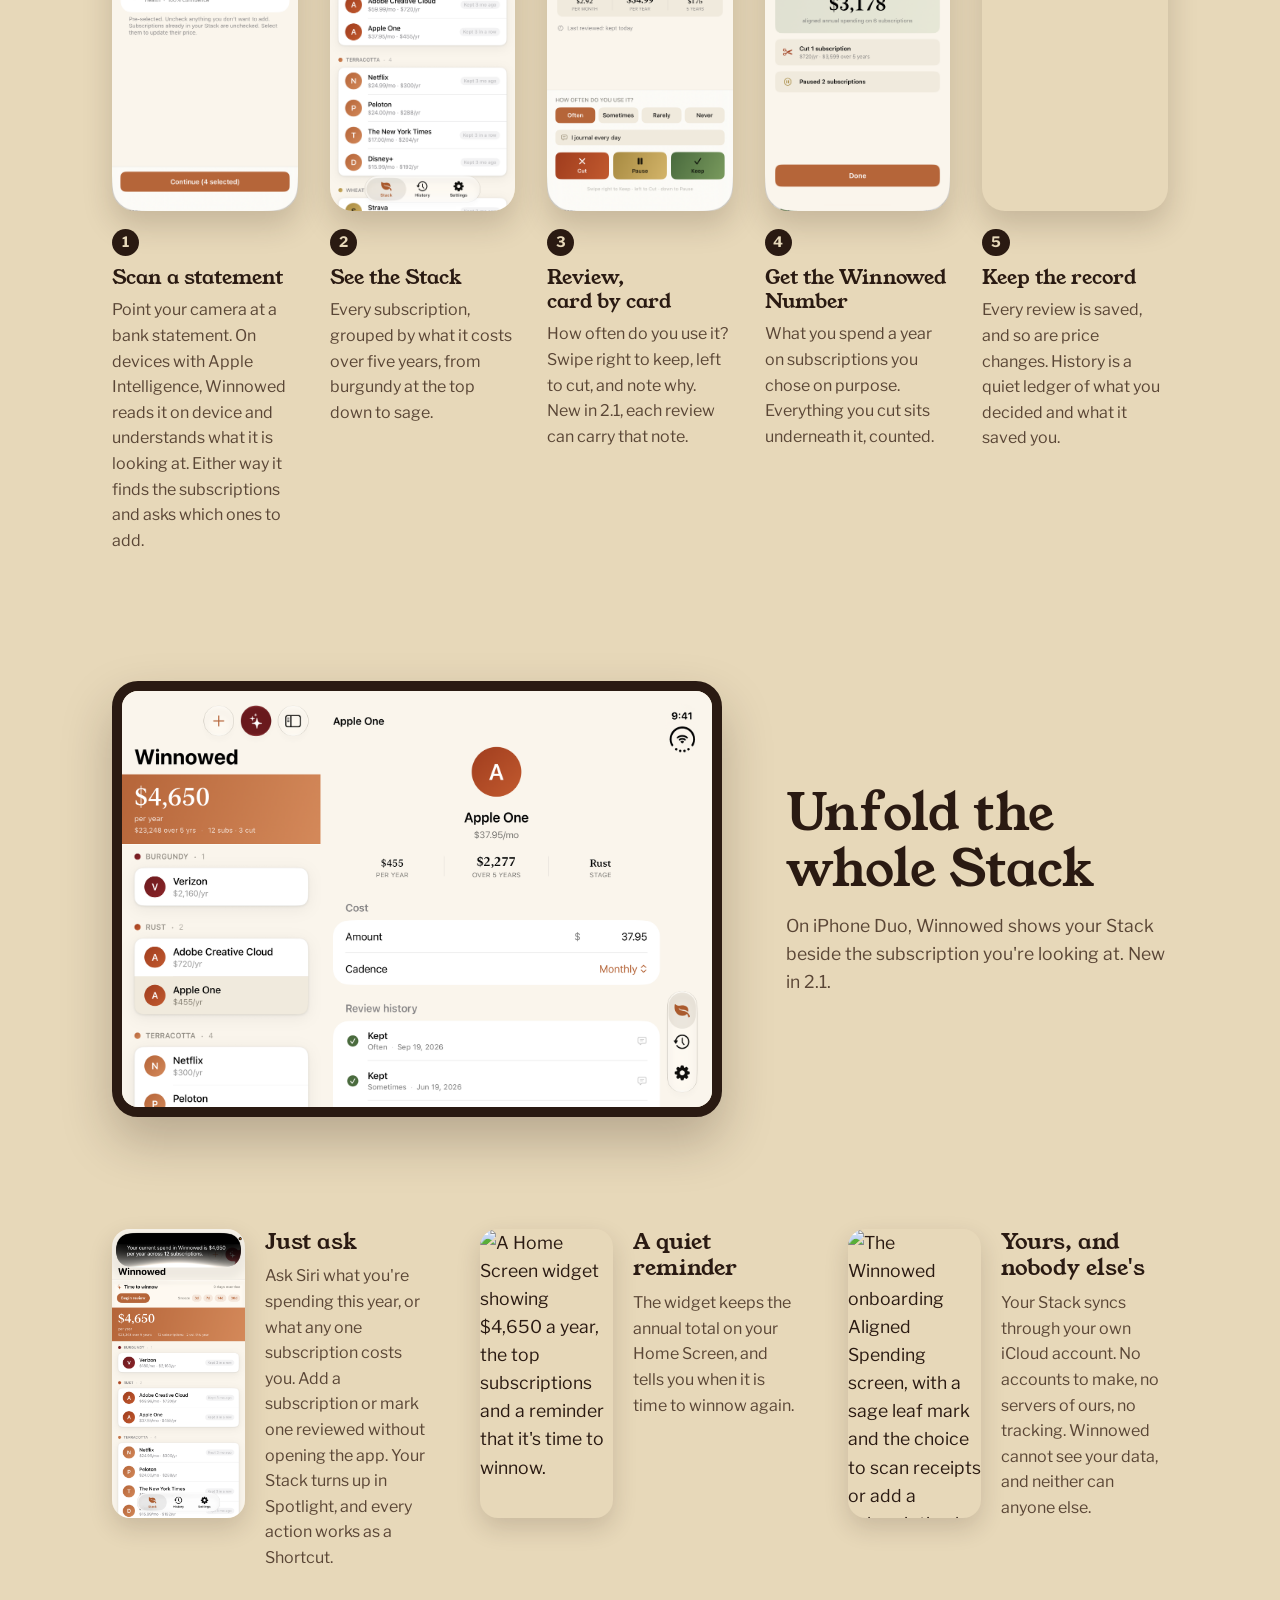
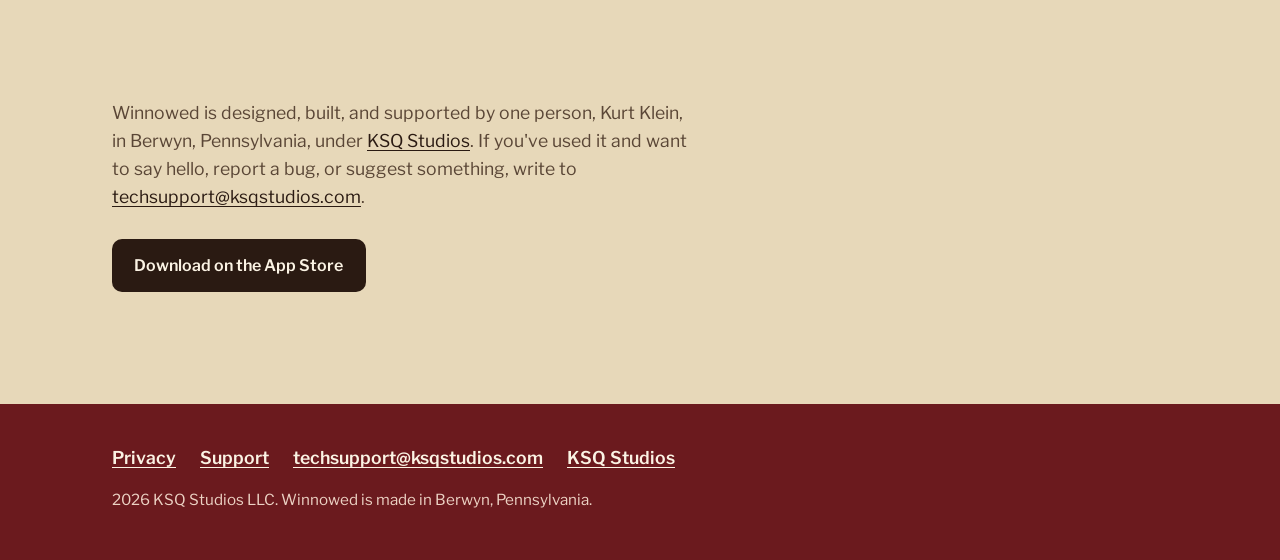
==== commit aa0d66e1: "Redesign the site around a review you can try" ====
--- a/index.html
+++ b/index.html
@@ -6,12 +6,9 @@
     <title>Winnowed: Keep what counts, cut the rest.</title>
     <meta name="description" content="A subscription tracker designed around a quarterly review ritual. Sit with each one. Keep what counts. Cut what doesn't.">
 
-    <!-- Favicon -->
-    <link rel="icon" href="data:image/svg+xml,<svg xmlns=%22http://www.w3.org/2000/svg%22 viewBox=%220 0 100 100%22><circle cx=%2250%22 cy=%2250%22 r=%2245%22 fill=%22%237A9B5E%22/><path d=%22M50 28c10 0 20 8 20 22s-10 22-20 22-20-8-20-22%22 fill=%22none%22 stroke=%22%23FAF5EC%22 stroke-width=%226%22/></svg>">
     <link rel="icon" type="image/png" href="/favicon.png">
     <link rel="apple-touch-icon" href="/apple-touch-icon.png">
 
-    <!-- Open Graph -->
     <meta property="og:title" content="Winnowed: Keep what counts, cut the rest.">
     <meta property="og:description" content="A subscription tracker designed around a quarterly review ritual.">
     <meta property="og:url" content="https://winnowed.app">
@@ -19,18 +16,17 @@
     <meta property="og:image" content="https://winnowed.app/og-image.png">
     <meta property="og:image:width" content="1200">
     <meta property="og:image:height" content="630">
-
-    <!-- Twitter card -->
     <meta name="twitter:card" content="summary_large_image">
     <meta name="twitter:image" content="https://winnowed.app/og-image.png">
 
     <link rel="canonical" href="https://winnowed.app">
-
-    <meta name="theme-color" content="#FAF5EC">
-
+    <meta name="theme-color" content="#a8462a">
+
+    <link rel="preconnect" href="https://fonts.googleapis.com">
+    <link rel="preconnect" href="https://fonts.gstatic.com" crossorigin>
+    <link href="https://fonts.googleapis.com/css2?family=Young+Serif&family=Libre+Franklin:wght@400;500;600;700&display=swap" rel="stylesheet">
     <link rel="stylesheet" href="/styles.css">
 
-    <!-- Structured data: SoftwareApplication schema for richer search results -->
     <script type="application/ld+json">
       {
         "@context": "https://schema.org",
@@ -46,293 +42,287 @@
           "priceCurrency": "USD"
         },
         "author": {
-          "@type": "Person",
-          "name": "Kurt Klein"
-        },
-        "publisher": {
           "@type": "Organization",
           "name": "KSQ Studios LLC",
           "url": "https://ksqstudios.com"
         }
       }
-      </script>
-
-    <!-- Scroll fade-in + Also section side-by-side layout -->
-    <style>
-    /* Fade-in utility: any element with .fade-up slides up + fades in
-           when it enters the viewport. One-shot: we unobserve after reveal. */
-    .fade-up {
-        opacity: 0;
-        transform: translateY(24px);
-        transition: opacity 0.9s ease-out, transform 0.9s ease-out;
-        will-change: opacity, transform;
-    }
-
-    .fade-up.is-visible {
-        opacity: 1;
-        transform: translateY(0);
-    }
-
-    @media (prefers-reduced-motion: reduce) {
-        .fade-up {
-            opacity: 1;
-            transform: none;
-            transition: none;
-        }
-    }/* Also section: two-column screenshot + text, zig-zagged by .reverse. */
-
-    .feature {
-        display: grid;
-        grid-template-columns: minmax(0, 1fr) minmax(0, 1fr);
-        gap: 56px;
-        align-items: center;
-        margin: 64px 0;
-    }
-
-    .feature.reverse .feature-shot {
-        order: 2;
-    }
-
-    .feature.reverse .feature-text {
-        order: 1;
-    }
-
-    .feature-shot {
-        display: flex;
-        justify-content: center;
-    }
-
-    .feature-shot img {
-        display: block;
-        width: 100%;
-        max-width: 300px;
-        height: auto;
-        /* Rounded here rather than baked into the PNGs, matching how
-           .shot img is handled in styles.css. Harmless on any existing
-           asset that already carries transparent rounded corners, since
-           this radius is smaller than a device corner. */
-        border-radius: 22px;
-    }
-
-    @media (max-width: 720px) {
-        .feature, .feature.reverse {
-            grid-template-columns: 1fr;
-            gap: 24px;
-            margin: 48px 0;
-        }
-
-        .feature.reverse .feature-shot {
-            order: 0;
-        }
-
-        .feature.reverse .feature-text {
-            order: 0;
-        }
-
-        .feature-shot img {
-            max-width: 240px;
-        }
-    }
-    </style>
-
+    </script>
 </head>
 <body>
-    <div class="wash" aria-hidden="true"></div>
-
-    <main class="wrap">
-        <a href="/" class="brand">
-            <span class="brand-leaf">
-                <svg viewBox="0 0 24 24" fill="currentColor" aria-hidden="true">
-                    <path d="M11 20A7 7 0 0 1 9.8 6.1C15.5 5 17 4.48 19 2c1 2 2 4.18 2 8 0 5.5-4.78 10-10 10z M2 21c0-3 1.85-5.36 5.08-6"/>
-                </svg>
-            </span>
-            <span class="brand-name">Winnowed</span>
-        </a>
-
-        <p class="hero-tag">A subscription tracker</p>
-
-        <h1 class="hero">
-
-                  Keep what counts.
-            <br>
-            <em>Cut the rest.</em>
-        </h1>
-
-        <p class="hero-sub">
-              Every few months, sit with your subscriptions. Ask a simple question of each one.
-              Is this still worth it? Winnowed turns the review into a ritual: calm, honest, and finished in about five minutes.
-            </p>
-
-        <a href="https://apps.apple.com/us/app/winnowed-subscription-tracker/id6764893370" rel="noopener" class="store-note" style="text-decoration: none; transition: background 120ms ease;">
-            <span class="store-note-dot"></span>
-            Download on the App Store
-        </a>
-
-        <!-- The argument -->
-        <section class="sec">
-            <p class="sec-label fade-up">The idea</p>
-
-            <div class="prose fade-up">
-                <p class="lede">
-                          Most people underestimate what they're paying for subscriptions by a lot. The streaming service you forgot. The tool you used twice. The membership from two years ago.
-                        </p>
-                <p>
-                          The usual answer is a spreadsheet, a dashboard of charts, or a cancellation concierge. None of them really work, because the problem isn't a tracking problem, it's a noticing problem. You need a moment, a few times a year, to sit quietly with the list and decide what still belongs.
-                        </p>
-                <p>
-                          Winnowed is built around that moment. Add your subscriptions by scanning a statement or typing them in. Then, at a cadence you choose, the app walks you through each one, card by card. Keep. Cut. Pause. That's it.
-                        </p>
-            </div>
-        </section>
-
-        <!-- Screenshots -->
-        <section class="sec">
-            <p class="sec-label fade-up">The app</p>
-
-            <div class="shots">
-                <figure class="shot fade-up">
-                    <img src="/images/stack.png" alt="The Stack screen, showing $4,650 a year across twelve subscriptions, grouped by cost tier from burgundy down to sage." loading="lazy">
-                    <figcaption>
-                        <div class="shot-caption">The Stack</div>
-                        <div class="shot-caption-sub">Subscriptions grouped by how much they cost over five years.</div>
-                    </figcaption>
-                </figure>
-
-                <figure class="shot fade-up">
-                    <img src="/images/review.png" alt="The Review screen, showing one subscription at a time with a usage question, a short note on why, and Cut, Pause, and Keep options." loading="lazy">
-                    <figcaption>
-                        <div class="shot-caption">The Review</div>
-                        <div class="shot-caption-sub">One card at a time. Swipe right to keep, left to cut, and note why.</div>
-                    </figcaption>
-                </figure>
-
-                <figure class="shot fade-up">
-                    <img src="/images/widget.png" alt="A home screen widget showing annual spending and top subscriptions." loading="lazy">
-                    <figcaption>
-                        <div class="shot-caption">The Widget</div>
-                        <div class="shot-caption-sub">A quiet reminder on your home screen.</div>
-                    </figcaption>
-                </figure>
-            </div>
-        </section>
-
-        <!-- Features, numbered and quiet -->
-        <section class="sec">
-            <p class="sec-label fade-up">Also</p>
-
-            <div class="features">
-                <div class="feature fade-up">
-                    <div class="feature-shot">
-                        <img src="/images/also-01-scan.png" alt="The scan triage screen, showing Dropbox, Notion, Max, and Peloton found on a bank statement, each with a confidence figure and a checkbox." loading="lazy">
-                    </div>
-                    <div class="feature-text">
-                        <div class="feature-num">01</div>
-                        <div class="feature-title">Scan a receipt.</div>
-                        <div class="feature-body">Point your camera at a bank statement. On devices with Apple Intelligence, Winnowed reads it on device and understands what it is looking at rather than matching patterns. Either way it finds the subscriptions and asks which ones to add.</div>
-                    </div>
-                </div>
-
-                <div class="feature reverse fade-up">
-                    <div class="feature-shot">
-                        <img src="/images/also-02-gradient.png" alt="The Aligned summary screen, with a sage-green card showing $3,178 of aligned annual spending across six subscriptions, one cut and two paused." loading="lazy">
-                    </div>
-                    <div class="feature-text">
-                        <div class="feature-num">02</div>
-                        <div class="feature-title">The Winnowed Number.</div>
-                        <div class="feature-body">What you spend a year on subscriptions you chose on purpose. Everything you cut sits underneath it, counted.</div>
-                    </div>
-                </div>
-
-                <div class="feature fade-up">
-                    <div class="feature-shot">
-                        <img src="/images/also-03-history.png" alt="The History screen showing $477 saved per year across three completed review sessions." loading="lazy">
-                    </div>
-                    <div class="feature-text">
-                        <div class="feature-num">03</div>
-                        <div class="feature-title">A record of your choices.</div>
-                        <div class="feature-body">Every review is saved. So are price changes. The History screen is a quiet ledger of what you've decided, and what it's saved you.</div>
-                    </div>
-                </div>
-
-                <div class="feature reverse fade-up">
-                    <div class="feature-shot">
-                        <img src="/images/also-04-device.png" alt="The Winnowed onboarding Aligned Spending screen, with a sage leaf mark and the choice to scan receipts or add a subscription by hand." loading="lazy">
-                    </div>
-                    <div class="feature-text">
-                        <div class="feature-num">04</div>
-                        <div class="feature-title">Yours, on every device.</div>
-                        <div class="feature-body">Your Stack syncs through your own iCloud account, so it is the same on your iPhone wherever you pick it up. No accounts to make, no servers of ours, no tracking. Winnowed cannot see your data, and neither can anyone else.</div>
-                    </div>
-                </div>
-
-                <div class="feature fade-up">
-                    <div class="feature-shot">
-                        <img src="/images/also-05-siri.png" alt="Siri answering a spending question over the Winnowed Stack screen." loading="lazy">
-                    </div>
-                    <div class="feature-text">
-                        <div class="feature-num">05</div>
-                        <div class="feature-title">Just ask.</div>
-                        <div class="feature-body">Ask Siri what you're spending this year, or what any one subscription costs you. Add a subscription or mark one reviewed without opening the app. Your stack turns up in Spotlight, and every action works as a Shortcut.</div>
-                    </div>
-                </div>
-            </div>
-        </section>
-
-        <!-- Attribution -->
-        <section class="sec">
-            <p class="sec-label fade-up">Made by</p>
-
-            <div class="prose fade-up">
-                <p>
-
-                              Winnowed is designed, built, and supported by one person, Kurt Klein, in Berwyn, Pennsylvania, under
-                    <a href="https://ksqstudios.com" style="color: var(--rust); text-decoration: none; border-bottom: 1px solid rgba(160, 61, 30, 0.25);">KSQ Studios</a>.
-                            
-                </p>
-                <p class="quiet" style="color: var(--text-muted);">
-
-                              If you've used it and want to say hello, report a bug, or suggest something: 
-                    <a href="mailto:techsupport@ksqstudios.com" style="color: var(--rust); text-decoration: none; border-bottom: 1px solid rgba(160, 61, 30, 0.25);">techsupport@ksqstudios.com</a>
-                    .
-                            
-                </p>
-            </div>
-        </section>
-
-        <footer class="footer fade-up">
-            <div>© 2026 KSQ Studios LLC · Winnowed</div>
-            <div class="footer-links">
-                <a href="/privacy">Privacy</a>
-                <a href="/support">Support</a>
-                <a href="mailto:techsupport@ksqstudios.com">Email</a>
-            </div>
-        </footer>
-    </main>
-
-    <!-- Scroll-triggered fade-in -->
-    <script>
-    (function() {
-        var items = document.querySelectorAll('.fade-up');
-        if (!('IntersectionObserver' in window) || items.length === 0) {
-            for (var i = 0; i < items.length; i++)
-                items[i].classList.add('is-visible');
-            return;
-        }
-        var observer = new IntersectionObserver(function(entries) {
-            entries.forEach(function(entry) {
-                if (entry.isIntersecting) {
-                    entry.target.classList.add('is-visible');
-                    observer.unobserve(entry.target);
-                }
-            });
-        }, {
-            threshold: 0.15,
-            rootMargin: '0px 0px -8% 0px'
-        });
-        items.forEach(function(el) {
-            observer.observe(el);
-        });
-    })();
-    </script>
+
+<header class="bar">
+  <div class="bar-inner">
+    <a class="mark" href="/">
+      <img src="/apple-touch-icon.png" alt="" width="30" height="30">
+      Winnowed
+    </a>
+    <nav aria-label="Site">
+      <a href="/support">Support</a>
+      <a class="bar-cta" href="https://apps.apple.com/us/app/winnowed-subscription-tracker/id6764893370" rel="noopener">Get Winnowed</a>
+    </nav>
+  </div>
+</header>
+
+<main>
+
+  <!-- The hero is a review you can actually do. Cut subscriptions blow off
+       like chaff; kept ones settle into the Winnowed Number. -->
+  <section class="field">
+    <div class="field-inner">
+      <div class="field-copy">
+        <h1>Keep what counts. Cut the rest.</h1>
+        <p class="lede">
+          Every few months, sit with your subscriptions. Ask a simple question
+          of each one: is this still worth it? Winnowed turns the review into
+          a ritual, calm, honest, and finished in about five minutes.
+        </p>
+        <p class="buy">
+          <a class="button" href="https://apps.apple.com/us/app/winnowed-subscription-tracker/id6764893370" rel="noopener">Download on the App Store</a>
+          <span>$4.99 once. No subscription.</span>
+        </p>
+      </div>
+
+      <div class="review" id="review" aria-labelledby="review-title">
+        <h2 class="review-title" id="review-title">Try a review</h2>
+        <p class="review-hint" id="review-hint">A sample Stack, one card at a time.</p>
+
+        <div class="deck" id="deck" aria-live="polite">
+          <!-- Cards are written here so the page reads without script. -->
+          <article class="card" data-cost="2160"><p class="card-tier">Burgundy</p><h3>Verizon</h3><p class="card-price">$180 a month, $2,160 a year</p></article>
+          <article class="card" data-cost="720"><p class="card-tier">Rust</p><h3>Adobe Creative Cloud</h3><p class="card-price">$59.99 a month, $720 a year</p></article>
+          <article class="card" data-cost="455"><p class="card-tier">Rust</p><h3>Apple One</h3><p class="card-price">$37.95 a month, $455 a year</p></article>
+          <article class="card" data-cost="300"><p class="card-tier">Terracotta</p><h3>Netflix</h3><p class="card-price">$24.99 a month, $300 a year</p></article>
+          <article class="card" data-cost="288"><p class="card-tier">Terracotta</p><h3>Peloton</h3><p class="card-price">$24 a month, $288 a year</p></article>
+          <article class="card" data-cost="204"><p class="card-tier">Terracotta</p><h3>The New York Times</h3><p class="card-price">$17 a month, $204 a year</p></article>
+          <article class="card" data-cost="192"><p class="card-tier">Terracotta</p><h3>Disney+</h3><p class="card-price">$15.99 a month, $192 a year</p></article>
+          <article class="card" data-cost="35"><p class="card-tier">Wheat</p><h3>Day One</h3><p class="card-price">$34.99 a year</p></article>
+        </div>
+
+        <div class="choices" id="choices">
+          <button type="button" class="choice choice--cut" data-choice="cut">Cut</button>
+          <button type="button" class="choice choice--pause" data-choice="pause">Pause</button>
+          <button type="button" class="choice choice--keep" data-choice="keep">Keep</button>
+        </div>
+
+        <dl class="tally">
+          <div><dt>Kept, a year</dt><dd id="tally-kept">$0</dd></div>
+          <div><dt>Cut, a year</dt><dd id="tally-cut">$0</dd></div>
+          <div><dt>Paused</dt><dd id="tally-paused">0</dd></div>
+        </dl>
+
+        <div class="done" id="done" hidden>
+          <p class="done-number" id="done-number">$0</p>
+          <p class="done-note">Your Winnowed Number: what you spend a year on subscriptions you chose on purpose.</p>
+          <button type="button" class="again" id="again">Review again</button>
+        </div>
+      </div>
+    </div>
+    <div class="chaff" id="chaff" aria-hidden="true"></div>
+  </section>
+
+  <section class="idea">
+    <p class="idea-lead">
+      Most people underestimate what they're paying for subscriptions by a
+      lot. The streaming service you forgot. The tool you used twice. The
+      membership from two years ago.
+    </p>
+    <div class="idea-body">
+      <p>
+        The usual answer is a spreadsheet, a dashboard of charts, or a
+        cancellation concierge. None of them really work, because the problem
+        isn't a tracking problem, it's a noticing problem. You need a moment,
+        a few times a year, to sit quietly with the list and decide what still
+        belongs.
+      </p>
+      <p>
+        Winnowed is built around that moment. Add your subscriptions by
+        scanning a statement or typing them in. Then, at a cadence you choose,
+        the app walks you through each one, card by card. Keep. Cut. Pause.
+        That's it.
+      </p>
+    </div>
+  </section>
+
+  <section class="ritual" aria-labelledby="ritual-title">
+    <h2 id="ritual-title">The ritual, from start to finish</h2>
+    <ol class="steps">
+      <li>
+        <img src="/images/also-01-scan.png" alt="The scan triage screen, showing Dropbox, Notion, Max and Peloton found on a bank statement, each with a confidence figure and a checkbox." width="900" height="1955" loading="lazy">
+        <h3>Scan a statement</h3>
+        <p>Point your camera at a bank statement. On devices with Apple Intelligence, Winnowed reads it on device and understands what it is looking at. Either way it finds the subscriptions and asks which ones to add.</p>
+      </li>
+      <li>
+        <img src="/images/stack.png" alt="The Stack screen, showing $4,650 a year across twelve subscriptions, grouped by cost tier from burgundy down to sage." width="900" height="1955" loading="lazy">
+        <h3>See the Stack</h3>
+        <p>Every subscription, grouped by what it costs over five years, from burgundy at the top down to sage.</p>
+      </li>
+      <li>
+        <img src="/images/review.png" alt="The Review screen, showing one subscription at a time with a usage question, a short note on why, and Cut, Pause and Keep." width="900" height="1955" loading="lazy">
+        <h3>Review, card by card</h3>
+        <p>How often do you use it? Swipe right to keep, left to cut, and note why. New in 2.1, each review can carry that note.</p>
+      </li>
+      <li>
+        <img src="/images/also-02-gradient.png" alt="The Aligned summary screen: $3,178 of aligned annual spending across six subscriptions, one cut and two paused." width="900" height="1955" loading="lazy">
+        <h3>Get the Winnowed Number</h3>
+        <p>What you spend a year on subscriptions you chose on purpose. Everything you cut sits underneath it, counted.</p>
+      </li>
+      <li>
+        <img src="/images/also-03-history.png" alt="The History screen showing $477 saved per year across three completed review sessions." width="720" height="1564" loading="lazy">
+        <h3>Keep the record</h3>
+        <p>Every review is saved, and so are price changes. History is a quiet ledger of what you decided and what it saved you.</p>
+      </li>
+    </ol>
+  </section>
+
+  <section class="unfold" aria-labelledby="unfold-title">
+    <img class="device" src="/images/duo.png" alt="Winnowed on the unfolded iPhone Duo: the Stack at $4,650 a year on the left, Apple One's detail and review history on the right." width="1600" height="1125" loading="lazy">
+    <div class="unfold-copy">
+      <h2 id="unfold-title">Unfold the whole Stack</h2>
+      <p>
+        On iPhone Duo, Winnowed shows your Stack beside the subscription
+        you're looking at. New in 2.1.
+      </p>
+    </div>
+  </section>
+
+  <section class="also" aria-labelledby="also-title">
+    <h2 class="visually-hidden" id="also-title">Also</h2>
+    <div class="also-item">
+      <img src="/images/also-05-siri.png" alt="Siri answering a spending question over the Winnowed Stack screen." width="900" height="1955" loading="lazy">
+      <div>
+        <h3>Just ask</h3>
+        <p>Ask Siri what you're spending this year, or what any one subscription costs you. Add a subscription or mark one reviewed without opening the app. Your Stack turns up in Spotlight, and every action works as a Shortcut.</p>
+      </div>
+    </div>
+    <div class="also-item">
+      <img src="/images/widget.png" alt="A Home Screen widget showing $4,650 a year, the top subscriptions and a reminder that it's time to winnow." width="720" height="1564" loading="lazy">
+      <div>
+        <h3>A quiet reminder</h3>
+        <p>The widget keeps the annual total on your Home Screen, and tells you when it is time to winnow again.</p>
+      </div>
+    </div>
+    <div class="also-item">
+      <img src="/images/also-04-device.png" alt="The Winnowed onboarding Aligned Spending screen, with a sage leaf mark and the choice to scan receipts or add a subscription by hand." width="720" height="1564" loading="lazy">
+      <div>
+        <h3>Yours, and nobody else's</h3>
+        <p>Your Stack syncs through your own iCloud account. No accounts to make, no servers of ours, no tracking. Winnowed cannot see your data, and neither can anyone else.</p>
+      </div>
+    </div>
+  </section>
+
+  <section class="maker">
+    <p>
+      Winnowed is designed, built, and supported by one person, Kurt Klein,
+      in Berwyn, Pennsylvania, under <a href="https://ksqstudios.com">KSQ Studios</a>.
+      If you've used it and want to say hello, report a bug, or suggest
+      something, write to <a href="mailto:techsupport@ksqstudios.com">techsupport@ksqstudios.com</a>.
+    </p>
+    <p class="buy">
+      <a class="button" href="https://apps.apple.com/us/app/winnowed-subscription-tracker/id6764893370" rel="noopener">Download on the App Store</a>
+    </p>
+  </section>
+
+</main>
+
+<footer class="foot">
+  <div class="foot-inner">
+    <nav aria-label="Footer">
+      <a href="/privacy">Privacy</a>
+      <a href="/support">Support</a>
+      <a href="mailto:techsupport@ksqstudios.com">techsupport@ksqstudios.com</a>
+      <a href="https://ksqstudios.com">KSQ Studios</a>
+    </nav>
+    <p>2026 KSQ Studios LLC. Winnowed is made in Berwyn, Pennsylvania.</p>
+  </div>
+</footer>
+
+<script>
+  // The review in the hero. Each choice moves the top card on: kept cards
+  // add to the Winnowed Number, cut cards blow away as chaff, paused cards
+  // slide aside. Nothing is stored or sent.
+  (function () {
+    var deck = document.getElementById('deck');
+    var chaff = document.getElementById('chaff');
+    var still = window.matchMedia('(prefers-reduced-motion: reduce)').matches;
+    var originals = Array.prototype.slice.call(deck.children).map(function (c) { return c.cloneNode(true); });
+    var kept = 0, cut = 0, paused = 0, busy = false;
+    var $ = function (id) { return document.getElementById(id); };
+    function money(n) { return '$' + n.toLocaleString('en-US'); }
+
+    function tally() {
+      $('tally-kept').textContent = money(kept);
+      $('tally-cut').textContent = money(cut);
+      $('tally-paused').textContent = paused;
+    }
+
+    function finish() {
+      $('done-number').textContent = money(kept);
+      $('done').hidden = false;
+      $('choices').hidden = true;
+      deck.hidden = true;
+      $('review-hint').textContent = 'Reviewed. That is the whole ritual.';
+      $('again').focus({ preventScroll: true });
+    }
+
+    function blow(card) {
+      // Chaff: a handful of flecks carried off on the wind, from the card.
+      if (still) return;
+      var r = card.getBoundingClientRect(), f = chaff.getBoundingClientRect();
+      for (var i = 0; i < 22; i++) {
+        var s = document.createElement('span');
+        s.style.left = (r.left - f.left + Math.random() * r.width) + 'px';
+        s.style.top = (r.top - f.top + Math.random() * r.height) + 'px';
+        s.style.setProperty('--dx', (180 + Math.random() * 380) + 'px');
+        s.style.setProperty('--dy', (-140 + Math.random() * 120) + 'px');
+        s.style.setProperty('--rot', (Math.random() * 540 - 270) + 'deg');
+        s.style.animationDelay = (Math.random() * 0.25) + 's';
+        chaff.appendChild(s);
+        setTimeout(function (el) { el.remove(); }.bind(null, s), 1700);
+      }
+    }
+
+    function choose(kind) {
+      var card = deck.querySelector('.card:not(.is-leaving)');
+      if (!card || busy) return;
+      var cost = +card.dataset.cost;
+      if (kind === 'keep') kept += cost;
+      if (kind === 'cut') { cut += cost; blow(card); }
+      if (kind === 'pause') paused += 1;
+      tally();
+      card.classList.add('is-leaving', 'is-' + kind);
+      busy = !still;
+      setTimeout(function () {
+        card.remove(); busy = false;
+        if (!deck.querySelector('.card')) finish();
+      }, still ? 0 : 520);
+    }
+
+    document.querySelectorAll('.choice').forEach(function (b) {
+      b.addEventListener('click', function () { choose(b.dataset.choice); });
+    });
+
+    deck.addEventListener('keydown', function (e) {
+      if (e.key === 'ArrowRight') choose('keep');
+      if (e.key === 'ArrowLeft') choose('cut');
+      if (e.key === 'ArrowDown') choose('pause');
+    });
+
+    $('again').addEventListener('click', function () {
+      kept = cut = paused = 0; tally();
+      deck.innerHTML = '';
+      originals.forEach(function (c) { deck.appendChild(c.cloneNode(true)); });
+      $('done').hidden = true;
+      $('choices').hidden = false;
+      deck.hidden = false;
+      $('review-hint').textContent = 'A sample Stack, one card at a time.';
+      if (!still) { deck.classList.remove('is-dealing'); void deck.offsetWidth; deck.classList.add('is-dealing'); }
+      document.querySelector('.choice--keep').focus({ preventScroll: true });
+    });
+
+    if (!still) deck.classList.add('is-dealing');
+  })();
+</script>
+
 </body>
 </html>
--- a/styles.css
+++ b/styles.css
@@ -1,523 +1,457 @@
-/* ==========================================================================
-   Winnowed marketing site
-   ========================================================================== */
-
-@import url('https://fonts.googleapis.com/css2?family=Fraunces:opsz,wght,SOFT@9..144,300..900,0..100&family=Inter:wght@400;500;600&display=swap');
+/*
+  winnowed.app
+
+  Winnowing is the old harvest work of tossing grain in the wind so the
+  chaff blows away and the grain falls back. The page opens on a rust field
+  with a review you can actually do: cut subscriptions blow off as chaff,
+  kept ones settle into the Winnowed Number. Below, kraft paper like a seed
+  packet, and the ritual laid out in order.
+
+  Young Serif for display, Libre Franklin for text. Colors are the app's
+  own: burgundy, rust, terracotta, wheat, sage.
+
+  No analytics. The privacy policy says the site collects nothing, so keep
+  it that way.
+*/
 
 :root {
-  /* Canvas */
-  --bg: #FAF5EC;
-  --text: #1C1C1E;
-  --text-muted: #6E6A60;
-  --text-quiet: #A6A195;
-  --rule: rgba(28, 28, 30, 0.08);
-
-  /* 5-stage Winnowed palette */
-  --sage: #7A9B5E;
-  --sage-deep: #4A6B3E;
-  --wheat: #D4B56A;
-  --terracotta: #D4895A;
-  --rust: #A03D1E;
-  --burgundy: #6B1A1E;
-
-  /* Type */
-  --serif: "Fraunces", "Times New Roman", Georgia, serif;
-  --sans: "Inter", -apple-system, BlinkMacSystemFont, "Segoe UI", sans-serif;
-}
-
-* {
-  box-sizing: border-box;
+  --field: #a8462a;
+  --field-deep: #8a3620;
+  --kraft: #e7d8b9;
+  --kraft-deep: #d9c59e;
+  --paper: #fbf3e4;
+  --ink: #2a1a12;
+  --ink-soft: #5a4636;
+
+  --burgundy: #6b1a1e;
+  --rust: #a03d1e;
+  --terracotta: #c9774a;
+  --wheat: #d4b56a;
+  --sage: #7a9b5e;
+  --sage-deep: #4a6b3e;
+
+  --display: "Young Serif", "Iowan Old Style", Georgia, serif;
+  --body: "Libre Franklin", -apple-system, BlinkMacSystemFont, system-ui, sans-serif;
+
+  --page: 72rem;
+  --measure: 36rem;
+  --gutter: clamp(1.25rem, 4vw, 3rem);
+  --space: clamp(4rem, 9vw, 7rem);
+}
+
+*, *::before, *::after { box-sizing: border-box; }
+
+html { -webkit-text-size-adjust: 100%; }
+
+body {
   margin: 0;
-  padding: 0;
-}
-
-html {
+  background: var(--kraft);
+  color: var(--ink);
+  font-family: var(--body);
+  font-size: 1.1rem;
+  line-height: 1.6;
   -webkit-font-smoothing: antialiased;
-  -moz-osx-font-smoothing: grayscale;
-  text-rendering: optimizeLegibility;
-}
-
-body {
-  background: var(--bg);
-  color: var(--text);
-  font-family: var(--sans);
-  font-size: 17px;
-  line-height: 1.6;
-  min-height: 100vh;
-  overflow-x: hidden;
-}
-
-/* Ambient gradient wash: a whisper of the 5-stage palette.
-   Positioned absolutely so it doesn't affect layout. */
-.wash {
-  position: fixed;
-  inset: 0;
-  z-index: -1;
-  pointer-events: none;
-  opacity: 0.35;
-  background:
-    radial-gradient(ellipse 900px 500px at 15% -10%, rgba(122, 155, 94, 0.18), transparent 60%),
-    radial-gradient(ellipse 700px 400px at 90% 8%, rgba(212, 181, 106, 0.15), transparent 60%),
-    radial-gradient(ellipse 800px 500px at 50% 110%, rgba(107, 26, 30, 0.10), transparent 60%);
-}
-
-/* Layout */
-.wrap {
-  max-width: 720px;
+}
+
+img { max-width: 100%; height: auto; display: block; }
+
+a { color: var(--ink); text-underline-offset: 0.18em; }
+
+:focus-visible { outline: 3px solid var(--ink); outline-offset: 3px; border-radius: 4px; }
+
+h1, h2, h3 { font-family: var(--display); font-weight: 400; margin: 0; text-wrap: balance; }
+
+h2 { font-size: clamp(2rem, 4.2vw, 3.2rem); line-height: 1.08; }
+h3 { font-size: 1.4rem; line-height: 1.2; }
+
+p { margin: 0 0 1rem; }
+
+.visually-hidden {
+  position: absolute; width: 1px; height: 1px; overflow: hidden;
+  clip: rect(0 0 0 0); white-space: nowrap;
+}
+
+.button {
+  display: inline-block;
+  background: var(--ink);
+  color: var(--paper);
+  font-weight: 600;
+  font-size: 1rem;
+  text-decoration: none;
+  padding: 0.85rem 1.4rem;
+  border-radius: 10px;
+}
+
+.button:hover { background: var(--burgundy); }
+
+.buy {
+  display: flex;
+  flex-wrap: wrap;
+  align-items: center;
+  gap: 0.75rem 1.25rem;
+  margin-top: 1.75rem;
+}
+
+.buy span { font-size: 0.98rem; }
+
+/* ---------- Bar ---------- */
+
+.bar { position: absolute; inset: 0 0 auto; z-index: 3; }
+
+.bar-inner {
+  max-width: var(--page);
   margin: 0 auto;
-  padding: 64px 32px 96px;
-}
-
-/* Brand lockup: tiny leaf + name */
-.brand {
+  padding: 1.25rem var(--gutter);
+  display: flex;
+  align-items: center;
+  justify-content: space-between;
+  gap: 1rem;
+  color: var(--paper);
+}
+
+.mark {
   display: inline-flex;
   align-items: center;
-  gap: 10px;
-  color: var(--text-muted);
-  font-size: 14px;
-  font-weight: 500;
-  letter-spacing: 0.02em;
+  gap: 0.6rem;
+  font-family: var(--display);
+  font-size: 1.45rem;
+  color: var(--paper);
   text-decoration: none;
-  margin-bottom: 88px;
-}
-
-.brand-leaf {
-  display: inline-flex;
+}
+
+.mark img { border-radius: 7px; }
+
+.bar nav { display: flex; align-items: center; gap: 1.5rem; font-weight: 600; font-size: 1rem; }
+.bar nav a { color: var(--paper); text-decoration: none; }
+.bar nav a:hover { text-decoration: underline; }
+.bar-cta { background: var(--paper); color: var(--field-deep) !important; padding: 0.45rem 1rem; border-radius: 10px; }
+
+/* ---------- Field (hero) ---------- */
+
+.field {
+  position: relative;
+  overflow: hidden;
+  background: radial-gradient(120% 90% at 85% 10%, #c25a35 0%, var(--field) 45%, var(--field-deep) 100%);
+  color: var(--paper);
+}
+
+.field-inner {
+  position: relative;
+  z-index: 1;
+  max-width: var(--page);
+  margin: 0 auto;
+  padding: clamp(6.5rem, 12vw, 9rem) var(--gutter) clamp(3.5rem, 7vw, 5.5rem);
+  display: grid;
+  grid-template-columns: minmax(0, 1fr) minmax(0, 0.95fr);
+  gap: 3rem clamp(2rem, 6vw, 5rem);
   align-items: center;
-  justify-content: center;
-  width: 28px;
-  height: 28px;
+}
+
+.field h1 {
+  font-size: clamp(3rem, 7vw, 5.6rem);
+  line-height: 0.98;
+  letter-spacing: -0.01em;
+  max-width: 10ch;
+}
+
+.lede { margin-top: 1.5rem; font-size: 1.2rem; max-width: 32rem; }
+
+.field .button { background: var(--paper); color: var(--field-deep); }
+.field .button:hover { background: #fff; }
+.field .buy span { color: #f6dccb; max-width: 20rem; }
+
+/* The review */
+
+.review {
+  background: rgba(42, 26, 18, 0.22);
+  border-radius: 22px;
+  padding: clamp(1.25rem, 3vw, 2rem);
+}
+
+.review-title { font-size: 1.6rem; }
+.review-hint { color: #f6dccb; margin: 0.25rem 0 1.25rem; font-size: 1rem; }
+
+.deck {
+  position: relative;
+  height: 8.75rem;
+  margin-bottom: 1.6rem;
+}
+
+.card {
+  position: absolute;
+  inset: 0;
+  background: var(--paper);
+  color: var(--ink);
+  border-radius: 16px;
+  padding: 1.25rem 1.4rem;
+  box-shadow: 0 10px 24px rgba(42, 26, 18, 0.28);
+  transition: transform 0.35s ease, opacity 0.35s ease;
+  opacity: 0;
+  transform: translateY(26px) scale(0.88);
+}
+
+.card:nth-child(1) { z-index: 9; opacity: 1; transform: none; }
+.card:nth-child(2) { z-index: 8; opacity: 1; transform: translateY(11px) scale(0.96); }
+.card:nth-child(3) { z-index: 7; opacity: 1; transform: translateY(22px) scale(0.92); }
+
+.card h3 { font-size: 1.7rem; margin: 0.15rem 0 0.35rem; }
+.card-tier { margin: 0; font-size: 0.85rem; font-weight: 700; }
+.card-price { margin: 0; color: var(--ink-soft); }
+
+.card:has(.card-tier) .card-tier { color: var(--rust); }
+.card[data-cost="2160"] .card-tier { color: var(--burgundy); }
+.card[data-cost="35"] .card-tier { color: #8a6d23; }
+
+/* Leaving: kept cards settle down into the tally, paused slide aside,
+   cut cards are carried off by the wind. */
+.card.is-leaving { z-index: 10; transition: transform 0.5s cubic-bezier(.3, .6, .3, 1), opacity 0.5s ease; }
+.card.is-keep { transform: translateY(70px) scale(0.6); opacity: 0; }
+.card.is-pause { transform: translateX(-60%) rotate(-6deg); opacity: 0; }
+.card.is-cut { transform: translate(120%, -40px) rotate(18deg); opacity: 0; }
+
+.deck.is-dealing { animation: deal 0.7s cubic-bezier(.2, .8, .3, 1) both; }
+
+@keyframes deal {
+  from { transform: translateY(-40px) rotate(-4deg); opacity: 0; }
+  to { transform: none; opacity: 1; }
+}
+
+.deck[hidden] { display: none; }
+
+.choices {
+  display: grid;
+  grid-template-columns: repeat(3, minmax(0, 1fr));
+  gap: 0.6rem;
+}
+
+.choices[hidden], .done[hidden] { display: none; }
+
+.choice {
+  font: inherit;
+  font-weight: 700;
+  font-size: 1.05rem;
+  border: 0;
+  border-radius: 12px;
+  padding: 0.8rem 0.5rem;
+  cursor: pointer;
+  color: var(--paper);
+  box-shadow: inset 0 -3px 0 rgba(0, 0, 0, 0.18);
+}
+
+.choice:active { transform: translateY(1px); }
+.choice--cut { background: var(--burgundy); }
+.choice--pause { background: var(--wheat); color: var(--ink); }
+.choice--keep { background: var(--sage-deep); }
+
+.tally {
+  display: grid;
+  grid-template-columns: repeat(3, minmax(0, 1fr));
+  margin: 1.25rem 0 0;
+  border-top: 1px solid rgba(251, 243, 228, 0.3);
+  padding-top: 0.9rem;
+}
+
+.tally dt { font-size: 0.85rem; color: #f6dccb; }
+.tally dd { margin: 0; font-family: var(--display); font-size: 1.5rem; font-variant-numeric: lining-nums tabular-nums; }
+.tally div { display: flex; flex-direction: column-reverse; }
+
+.done { margin-top: 1.25rem; }
+.done-number { font-variant-numeric: lining-nums; font-family: var(--display); font-size: clamp(3rem, 7vw, 4.5rem); line-height: 1; margin: 0 0 0.5rem; }
+.done-note { color: #f6dccb; }
+
+.again {
+  font: inherit;
+  font-weight: 700;
+  background: var(--paper);
+  color: var(--field-deep);
+  border: 0;
+  border-radius: 10px;
+  padding: 0.7rem 1.2rem;
+  cursor: pointer;
+}
+
+/* Chaff, carried off on the wind. */
+.chaff { position: absolute; inset: 0; pointer-events: none; z-index: 2; }
+
+.chaff span {
+  position: absolute;
+  width: 9px;
+  height: 4px;
+  border-radius: 50% 50% 50% 50% / 60% 60% 40% 40%;
+  background: #f0d79a;
+  animation: chaff 1.4s cubic-bezier(.2, .6, .4, 1) both;
+}
+
+.chaff span:nth-child(3n) { background: #fbf3e4; width: 6px; }
+.chaff span:nth-child(4n) { background: #d9b46a; height: 3px; }
+
+@keyframes chaff {
+  from { transform: translate(0, 0) rotate(0); opacity: 1; }
+  to { transform: translate(var(--dx), var(--dy)) rotate(var(--rot)); opacity: 0; }
+}
+
+/* ---------- Sections ---------- */
+
+main > section:not(.field) {
+  max-width: var(--page);
+  margin: 0 auto;
+  padding: var(--space) var(--gutter) 0;
+}
+
+.idea {
+  display: grid;
+  grid-template-columns: minmax(0, 1.1fr) minmax(0, 1fr);
+  gap: 2rem clamp(2rem, 6vw, 5rem);
+}
+
+.idea-lead {
+  font-family: var(--display);
+  font-size: clamp(1.6rem, 3vw, 2.3rem);
+  line-height: 1.25;
+  margin: 0;
+}
+
+.idea-body p { color: var(--ink-soft); max-width: var(--measure); }
+
+/* The ritual */
+
+.steps {
+  list-style: none;
+  margin: 3rem 0 0;
+  padding: 0;
+  display: grid;
+  grid-template-columns: repeat(5, minmax(0, 1fr));
+  gap: clamp(1rem, 2.5vw, 2rem);
+  counter-reset: step;
+}
+
+.steps li { counter-increment: step; }
+
+.steps img {
+  border-radius: clamp(14px, 1.8vw, 24px);
+  box-shadow: 0 14px 30px rgba(42, 26, 18, 0.18);
+  margin-bottom: 1.1rem;
+}
+
+.steps h3 { font-size: 1.25rem; }
+
+.steps h3::before {
+  content: counter(step);
+  display: grid;
+  place-items: center;
+  width: 1.7rem;
+  height: 1.7rem;
+  margin-bottom: 0.6rem;
   border-radius: 50%;
-  background: linear-gradient(135deg, var(--sage-deep), var(--sage));
-  color: var(--bg);
-}
-
-.brand-leaf svg {
-  width: 14px;
-  height: 14px;
-  fill: currentColor;
-  stroke: currentColor;
-  stroke-width: 2;
-  stroke-linecap: round;
-  stroke-linejoin: round;
-}
-
-.brand-name {
-  font-family: var(--serif);
-  font-size: 17px;
-  font-weight: 500;
-  font-variation-settings: "opsz" 14, "SOFT" 30;
-  color: var(--text);
-  letter-spacing: 0.005em;
-}
-
-/* Hero */
-.hero-tag {
-  font-family: var(--sans);
-  font-size: 12px;
-  font-weight: 500;
-  letter-spacing: 0.12em;
-  text-transform: uppercase;
-  color: var(--text-quiet);
-  margin-bottom: 24px;
-}
-
-.hero {
-  font-family: var(--serif);
-  font-size: clamp(44px, 7.6vw, 76px);
-  font-weight: 400;
-  font-variation-settings: "opsz" 96, "SOFT" 40;
-  line-height: 1.04;
-  letter-spacing: -0.018em;
-  color: var(--text);
-  margin-bottom: 24px;
-  text-wrap: balance;
-}
-
-.hero em {
-  font-style: italic;
-  font-variation-settings: "opsz" 96, "SOFT" 100;
-  color: var(--rust);
-}
-
-.hero-sub {
-  font-family: var(--sans);
-  font-size: 19px;
-  line-height: 1.5;
-  color: var(--text-muted);
-  max-width: 30em;
-  margin-bottom: 40px;
-}
-
-/* Waitlist / App Store badge */
-.store-note {
-  display: inline-flex;
+  background: var(--ink);
+  color: var(--kraft);
+  font-family: var(--body);
+  font-size: 0.9rem;
+  font-weight: 700;
+}
+
+.steps p { font-size: 1rem; color: var(--ink-soft); margin-top: 0.5rem; }
+
+/* Duo */
+
+.unfold {
+  display: grid;
+  grid-template-columns: minmax(0, 1.6fr) minmax(0, 1fr);
+  gap: 2rem clamp(2rem, 5vw, 4rem);
   align-items: center;
-  gap: 10px;
-  padding: 12px 18px;
-  background: rgba(28, 28, 30, 0.04);
-  border: 1px solid var(--rule);
-  border-radius: 999px;
-  font-size: 14px;
-  font-weight: 500;
-  color: var(--text-muted);
-}
-
-.store-note-dot {
-  width: 8px;
-  height: 8px;
-  border-radius: 50%;
-  background: var(--sage);
-  box-shadow: 0 0 0 4px rgba(122, 155, 94, 0.2);
-}
-
-/* Section rhythm */
-.sec {
-  margin-top: 120px;
-}
-
-.sec-label {
-  font-family: var(--sans);
-  font-size: 12px;
-  font-weight: 500;
-  letter-spacing: 0.14em;
-  text-transform: uppercase;
-  color: var(--text-quiet);
-  margin-bottom: 24px;
-}
-
-/* Section headings on the privacy and support pages.
-   These live inside .sec, which already supplies the top margin, so no
-   margin-top here. Scoped to .sec rather than styled through .longform,
-   which no page uses. */
-.sec h2 {
-  font-family: var(--serif);
-  font-size: 24px;
-  font-weight: 500;
-  font-variation-settings: "opsz" 32, "SOFT" 40;
-  line-height: 1.3;
-  letter-spacing: -0.005em;
-  color: var(--text);
-  margin-bottom: 12px;
-}
-
-/* Body prose */
-.prose {
-  font-family: var(--sans);
-  font-size: 19px;
-  line-height: 1.65;
-  color: var(--text);
-  max-width: 34em;
-}
-
-.prose p + p {
-  margin-top: 1.2em;
-}
-
-.prose .lede {
-  font-family: var(--serif);
-  font-size: 24px;
-  font-weight: 400;
-  font-variation-settings: "opsz" 48, "SOFT" 50;
-  line-height: 1.4;
-  color: var(--text);
-  letter-spacing: -0.005em;
-  margin-bottom: 1.4em;
-}
-
-.prose strong {
-  font-weight: 600;
-  color: var(--text);
-}
-
-.prose em {
-  font-style: italic;
-}
-
-/* Lists inside prose. The global reset zeroes padding, which clips the
-   default marker outside the content box, so the bullet is drawn
-   explicitly and hung in the restored indent. */
-.prose ul {
-  list-style: none;
-  margin: 0 0 1.2em 0;
-  max-width: 34em;
-}
-
-.prose li {
-  position: relative;
-  padding-left: 22px;
-  margin-bottom: 4px;
-}
-
-.prose li::before {
-  content: "\00B7";
-  position: absolute;
-  left: 6px;
-  color: var(--text-quiet);
-}
-
-/* FAQ entries on the support page. */
-.faq + .faq {
-  margin-top: 28px;
-}
-
-.faq h3 {
-  font-family: var(--serif);
-  font-size: 19px;
-  font-weight: 500;
-  font-variation-settings: "opsz" 24, "SOFT" 40;
-  line-height: 1.35;
-  color: var(--text);
-  margin-bottom: 6px;
-}
-
-.faq p {
-  font-family: var(--sans);
-  font-size: 17px;
-  line-height: 1.65;
-  color: var(--text-muted);
-  max-width: 34em;
-}
-
-/* Screenshot row: offset editorial layout */
-.shots {
-  margin-top: 88px;
-  display: grid;
-  grid-template-columns: 1fr 1fr;
-  gap: 56px 32px;
+}
+
+.unfold-copy p { margin-top: 1rem; color: var(--ink-soft); }
+
+.device {
+  border: 10px solid var(--ink);
+  border-radius: 26px;
+  box-shadow: 0 24px 50px rgba(42, 26, 18, 0.25);
+}
+
+/* Also */
+
+.also {
+  display: grid;
+  grid-template-columns: repeat(3, minmax(0, 1fr));
+  gap: 2rem clamp(1.5rem, 4vw, 3rem);
+}
+
+.also-item {
+  display: grid;
+  grid-template-columns: minmax(0, 0.8fr) minmax(0, 1fr);
+  gap: 1.25rem;
   align-items: start;
 }
 
-.shot {
-  display: flex;
-  flex-direction: column;
-  gap: 16px;
-}
-
-.shot:nth-child(1) { grid-column: 1; }
-.shot:nth-child(2) { grid-column: 2; margin-top: 56px; }
-.shot:nth-child(3) { grid-column: 1 / 3; max-width: 340px; margin: 40px auto 0; }
-
-.shot img {
-  width: 100%;
-  height: auto;
-  display: block;
-  border-radius: 22px;
-  box-shadow:
-    0 2px 4px rgba(0, 0, 0, 0.04),
-    0 16px 40px rgba(0, 0, 0, 0.10);
-}
-
-.shot-caption {
-  font-family: var(--serif);
-  font-size: 16px;
-  font-weight: 400;
-  font-variation-settings: "opsz" 18, "SOFT" 40;
-  color: var(--text);
-  line-height: 1.4;
-}
-
-.shot-caption-sub {
-  font-family: var(--sans);
-  font-size: 14px;
-  color: var(--text-muted);
-  margin-top: 2px;
-}
-
-/* Features list: quiet, numbered */
-.features {
-  margin-top: 32px;
-  display: grid;
-  gap: 32px;
-  max-width: 34em;
-}
-
-.feature {
-  display: grid;
-  grid-template-columns: 36px 1fr;
-  gap: 16px;
-  align-items: baseline;
-}
-
-.feature-num {
-  font-family: var(--serif);
-  font-size: 15px;
-  font-variation-settings: "opsz" 18;
-  font-feature-settings: "onum";
-  color: var(--text-quiet);
-  padding-top: 4px;
-}
-
-.feature-title {
-  font-family: var(--serif);
-  font-size: 21px;
-  font-weight: 500;
-  font-variation-settings: "opsz" 32, "SOFT" 40;
-  color: var(--text);
-  line-height: 1.3;
-  margin-bottom: 4px;
-  letter-spacing: -0.005em;
-}
-
-.feature-body {
-  font-family: var(--sans);
-  font-size: 16px;
-  line-height: 1.55;
-  color: var(--text-muted);
-}
-
-/* Footer */
-.footer {
-  margin-top: 140px;
-  padding-top: 32px;
-  border-top: 1px solid var(--rule);
-  display: flex;
-  justify-content: space-between;
-  align-items: baseline;
-  flex-wrap: wrap;
-  gap: 16px;
-  font-size: 14px;
-  color: var(--text-muted);
-}
-
-.footer a {
-  color: var(--text-muted);
-  text-decoration: none;
-  border-bottom: 1px solid transparent;
-  transition: border-color 120ms ease, color 120ms ease;
-}
-
-.footer a:hover {
-  color: var(--text);
-  border-bottom-color: var(--rule);
-}
-
-.footer-links {
-  display: flex;
-  gap: 24px;
-}
-
-/* Long-form page (privacy, support)
-
-   UNUSED. No page carries class="longform", so every rule in this block is
-   dead. It is kept for reference only. Do not activate by adding the class:
-   .longform a outranks .brand and .footer a, which would turn the brand
-   lockup and footer links rust on these pages, and .longform p overrides
-   .hero-sub. The live equivalents are .sec h2, .prose ul, and .faq above. */
-.longform h1 {
-  font-family: var(--serif);
-  font-size: clamp(40px, 5.5vw, 60px);
-  font-weight: 400;
-  font-variation-settings: "opsz" 72, "SOFT" 40;
-  line-height: 1.08;
-  letter-spacing: -0.015em;
-  margin-bottom: 12px;
-  text-wrap: balance;
-}
-
-.longform .meta {
-  font-family: var(--sans);
-  font-size: 13px;
-  color: var(--text-quiet);
-  margin-bottom: 48px;
-  letter-spacing: 0.02em;
-}
-
-.longform h2 {
-  font-family: var(--serif);
-  font-size: 24px;
-  font-weight: 500;
-  font-variation-settings: "opsz" 32, "SOFT" 40;
-  line-height: 1.3;
-  margin-top: 48px;
-  margin-bottom: 12px;
-  color: var(--text);
-  letter-spacing: -0.005em;
-}
-
-.longform p {
-  font-family: var(--sans);
-  font-size: 17px;
-  line-height: 1.65;
-  color: var(--text);
-  margin-bottom: 1.1em;
-  max-width: 34em;
-}
-
-.longform p.quiet {
-  color: var(--text-muted);
-}
-
-.longform ul {
-  list-style: none;
-  padding: 0;
-  margin: 0 0 1.2em 0;
-  max-width: 34em;
-}
-
-.longform li {
-  font-family: var(--sans);
-  font-size: 17px;
-  line-height: 1.65;
-  color: var(--text);
-  padding-left: 22px;
-  position: relative;
-  margin-bottom: 4px;
-}
-
-.longform li::before {
-  content: "\00B7";
-  position: absolute;
-  left: 0;
-  color: var(--text-quiet);
-}
-
-.longform a {
-  color: var(--rust);
-  text-decoration: none;
-  border-bottom: 1px solid rgba(160, 61, 30, 0.25);
-  transition: border-color 120ms ease;
-}
-
-.longform a:hover {
-  border-bottom-color: var(--rust);
-}
-
-.longform .signoff {
-  margin-top: 56px;
-  padding-top: 32px;
-  border-top: 1px solid var(--rule);
-  font-family: var(--serif);
-  font-style: italic;
-  font-size: 17px;
-  color: var(--text-muted);
-  font-variation-settings: "opsz" 24;
-}
-
-/* Mobile tweaks */
-@media (max-width: 560px) {
-  .wrap {
-    padding: 40px 22px 72px;
-  }
-  .brand {
-    margin-bottom: 56px;
-  }
-  .sec {
-    margin-top: 88px;
-  }
-  .shots {
-    grid-template-columns: 1fr;
-    gap: 32px;
-  }
-  .shot:nth-child(1),
-  .shot:nth-child(2),
-  .shot:nth-child(3) {
-    grid-column: 1;
-    margin: 0;
-    max-width: 100%;
-  }
-  .footer {
-    flex-direction: column;
-    align-items: flex-start;
-  }
-}
+.also-item img { border-radius: 18px; box-shadow: 0 10px 24px rgba(42, 26, 18, 0.16); }
+.also-item h3 { margin-bottom: 0.5rem; }
+.also-item p { font-size: 1rem; color: var(--ink-soft); }
+
+.maker p { max-width: var(--measure); color: var(--ink-soft); }
+
+/* ---------- Footer ---------- */
+
+.foot { margin-top: var(--space); background: var(--burgundy); color: #ecd2c4; }
+
+.foot-inner {
+  max-width: var(--page);
+  margin: 0 auto;
+  padding: 2.5rem var(--gutter) 3rem;
+}
+
+.foot nav { display: flex; flex-wrap: wrap; gap: 0.5rem 1.5rem; margin-bottom: 1rem; font-weight: 600; }
+.foot a { color: var(--paper); }
+.foot p { margin: 0; font-size: 0.95rem; }
+
+/* ---------- Document pages: privacy, support, event ---------- */
+
+.doc-band { background: radial-gradient(120% 90% at 85% 10%, #c25a35 0%, var(--field) 45%, var(--field-deep) 100%); color: var(--paper); }
+
+.doc-head,
+.doc {
+  max-width: 46rem;
+  margin: 0 auto;
+  padding-left: var(--gutter);
+  padding-right: var(--gutter);
+}
+
+.doc-head { padding-top: clamp(6.5rem, 12vw, 8.5rem); padding-bottom: clamp(2.5rem, 6vw, 3.5rem); }
+.doc-head h1 { font-size: clamp(2.6rem, 6vw, 4rem); line-height: 1.02; }
+.doc-head .updated { margin: 0.9rem 0 0; color: #f6dccb; }
+
+.doc { padding-top: 2.5rem; }
+.doc h2 { font-size: clamp(1.6rem, 3vw, 2.1rem); margin: 2.75rem 0 1rem; }
+.doc h3 { font-size: 1.25rem; margin: 1.75rem 0 0.4rem; }
+.doc p, .doc li { color: var(--ink-soft); }
+.doc strong { color: var(--ink); }
+.doc ul, .doc ol { padding-left: 1.2rem; }
+.doc li { margin-bottom: 0.4rem; }
+.doc .panel { background: var(--paper); border-radius: 12px; padding: 1.4rem 1.6rem; margin: 0 0 2rem; }
+.doc .panel p:last-child { margin-bottom: 0; }
+.doc .device { margin: 0 0 2rem; }
+.doc .event-list { list-style: none; padding: 0; }
+.doc .event-list li { padding: 1rem 0; border-bottom: 1px solid var(--kraft-deep); margin: 0; color: var(--ink); }
+
+/* ---------- Small screens ---------- */
+
+@media (max-width: 60rem) {
+  .steps { grid-template-columns: repeat(5, minmax(11rem, 1fr)); overflow-x: auto; padding-bottom: 1rem; }
+  .also { grid-template-columns: minmax(0, 1fr); }
+  .also-item { grid-template-columns: minmax(0, 0.6fr) minmax(0, 1fr); }
+}
+
+@media (max-width: 52rem) {
+  .field-inner,
+  .idea,
+  .unfold { grid-template-columns: minmax(0, 1fr); }
+  .device { border-width: 6px; border-radius: 16px; }
+  .bar nav { gap: 1rem; }
+}
+
+@media (prefers-reduced-motion: reduce) {
+  .card, .card.is-leaving { transition: none; }
+}
+
+.doc .lede { font-size: 1.2rem; color: var(--ink); }
+.doc .faq { padding: 0.25rem 0 1rem; border-bottom: 1px solid var(--kraft-deep); }
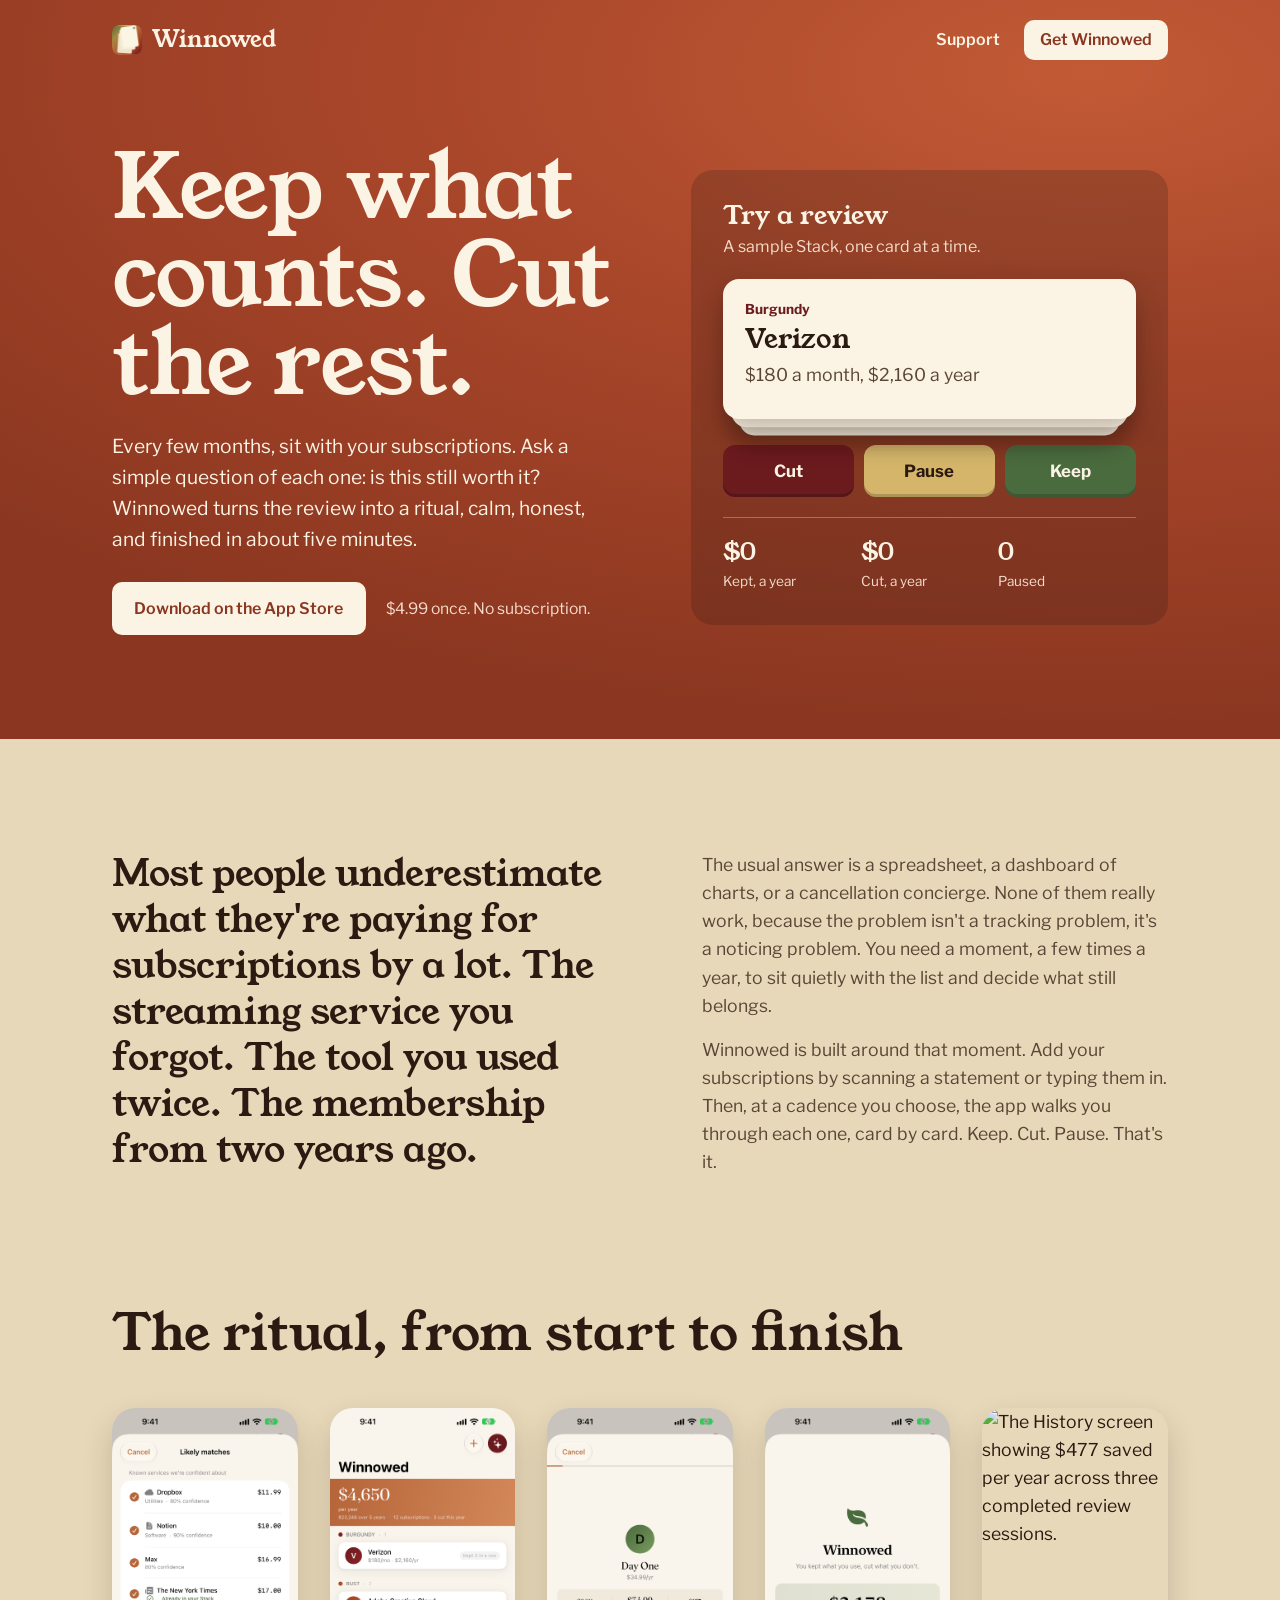
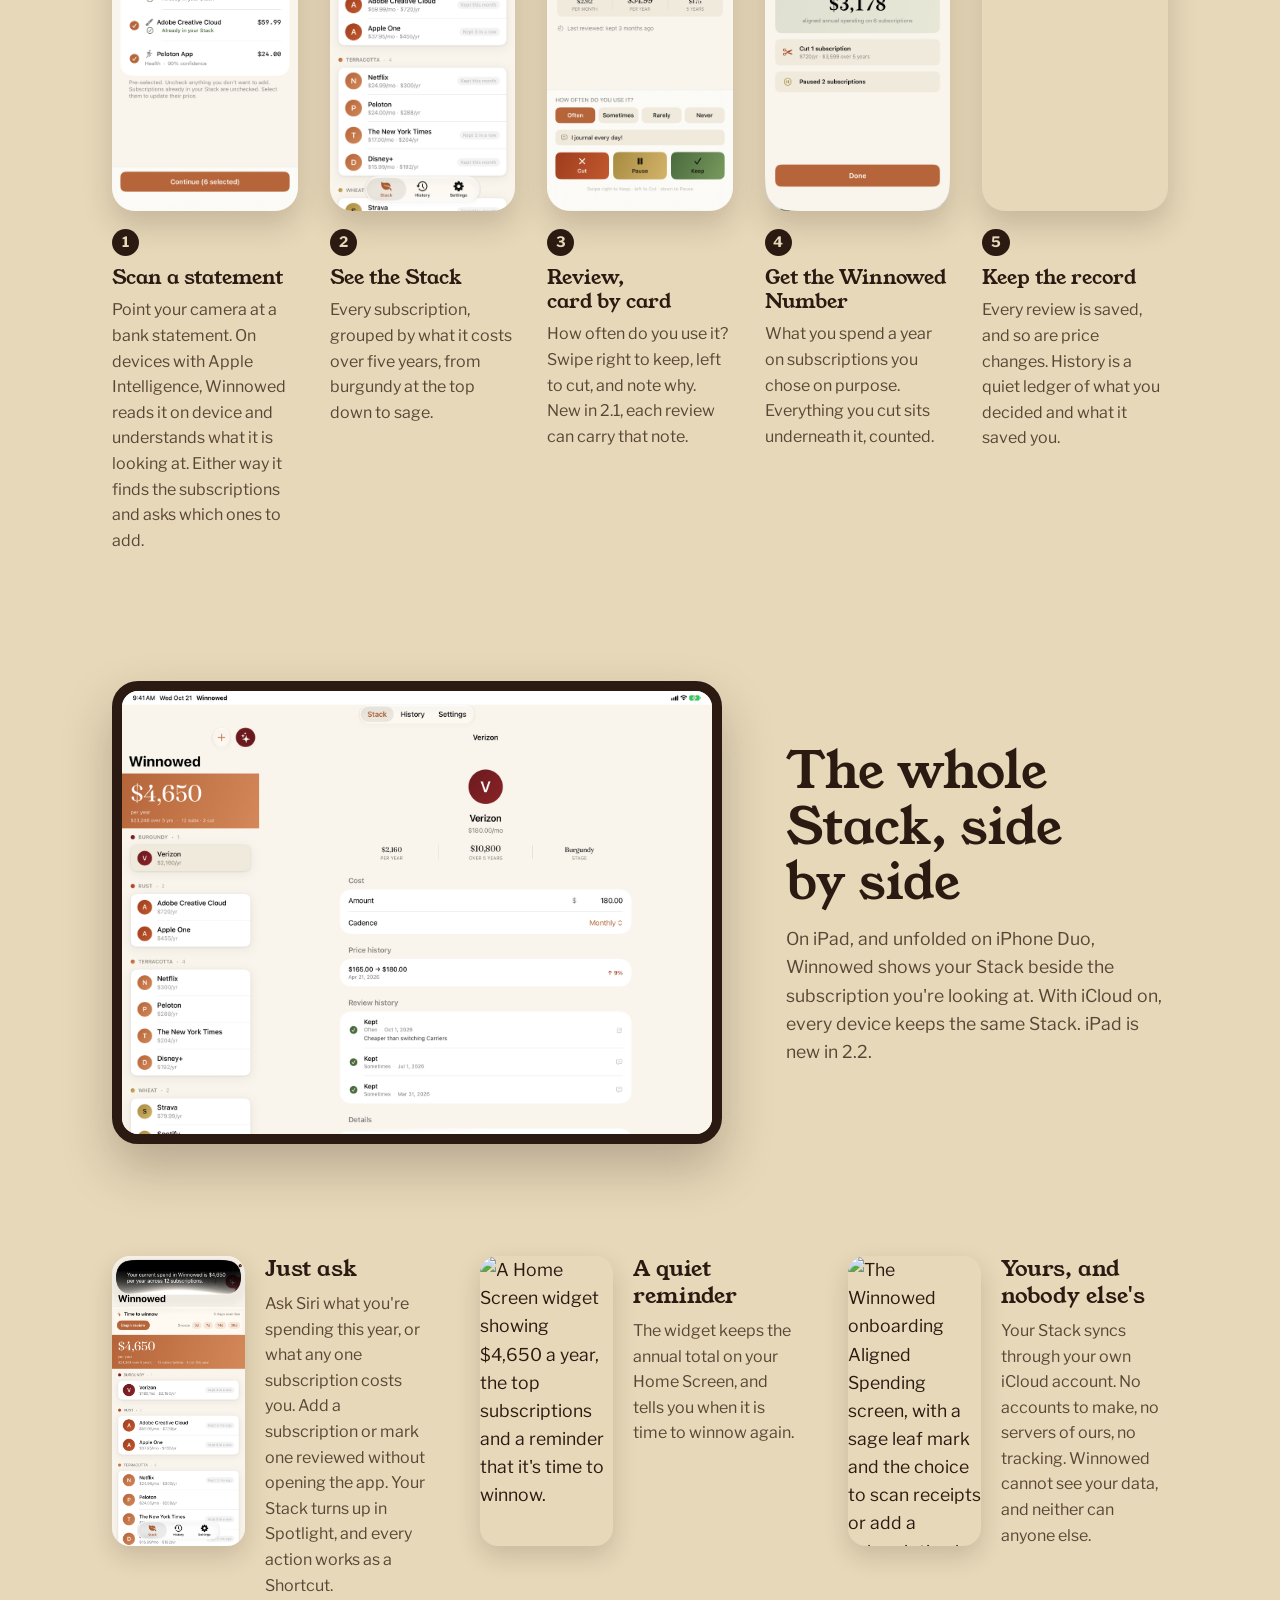
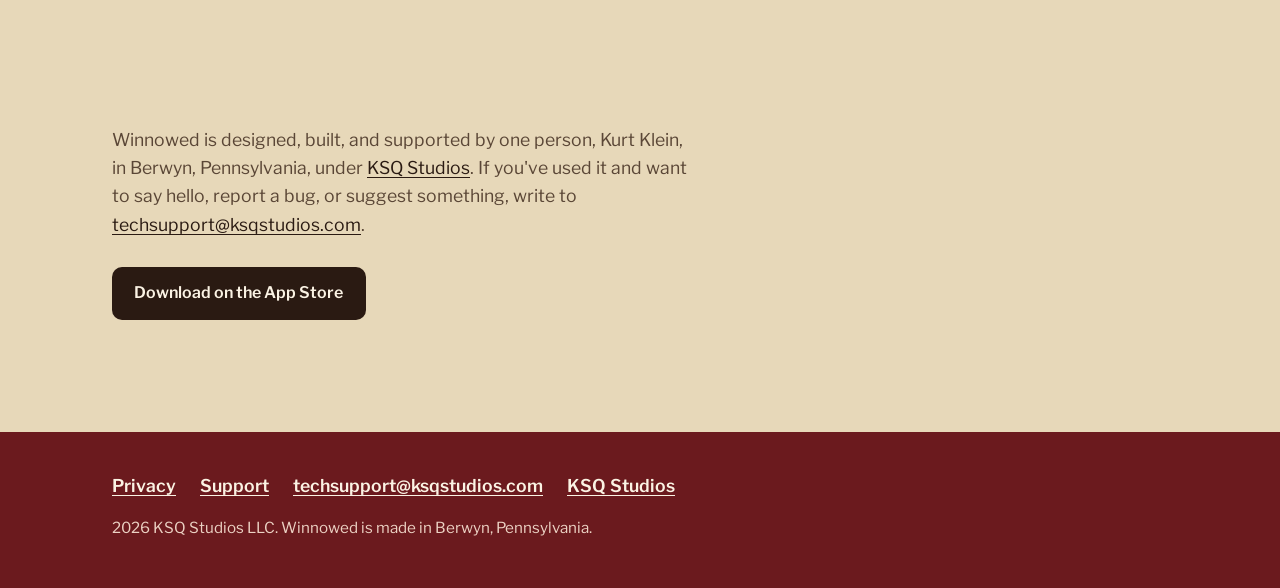
==== commit 115a5ebd: "2.2 site: iPad in the side-by-side section and support FAQ, Fraunces captures" ====
--- a/index.html
+++ b/index.html
@@ -148,7 +148,7 @@
     <h2 id="ritual-title">The ritual, from start to finish</h2>
     <ol class="steps">
       <li>
-        <img src="/images/also-01-scan.png" alt="The scan triage screen, showing Dropbox, Notion, Max and Peloton found on a bank statement, each with a confidence figure and a checkbox." width="900" height="1955" loading="lazy">
+        <img src="/images/also-01-scan.png" alt="The scan triage screen, showing six subscriptions found on a bank statement, each with a checkbox, and The New York Times and Adobe Creative Cloud marked as already in your Stack." width="900" height="1955" loading="lazy">
         <h3>Scan a statement</h3>
         <p>Point your camera at a bank statement. On devices with Apple Intelligence, Winnowed reads it on device and understands what it is looking at. Either way it finds the subscriptions and asks which ones to add.</p>
       </li>
@@ -176,12 +176,13 @@
   </section>
 
   <section class="unfold" aria-labelledby="unfold-title">
-    <img class="device" src="/images/duo.png" alt="Winnowed on the unfolded iPhone Duo: the Stack at $4,650 a year on the left, Apple One's detail and review history on the right." width="1600" height="1125" loading="lazy">
+    <img class="device" src="/images/ipad.png" alt="Winnowed on iPad: the Stack at $4,650 a year on the left, Verizon's detail with its price history and review history on the right." width="1600" height="1200" loading="lazy">
     <div class="unfold-copy">
-      <h2 id="unfold-title">Unfold the whole Stack</h2>
+      <h2 id="unfold-title">The whole Stack, side by side</h2>
       <p>
-        On iPhone Duo, Winnowed shows your Stack beside the subscription
-        you're looking at. New in 2.1.
+        On iPad, and unfolded on iPhone Duo, Winnowed shows your Stack
+        beside the subscription you're looking at. With iCloud on, every
+        device keeps the same Stack. iPad is new in 2.2.
       </p>
     </div>
   </section>
